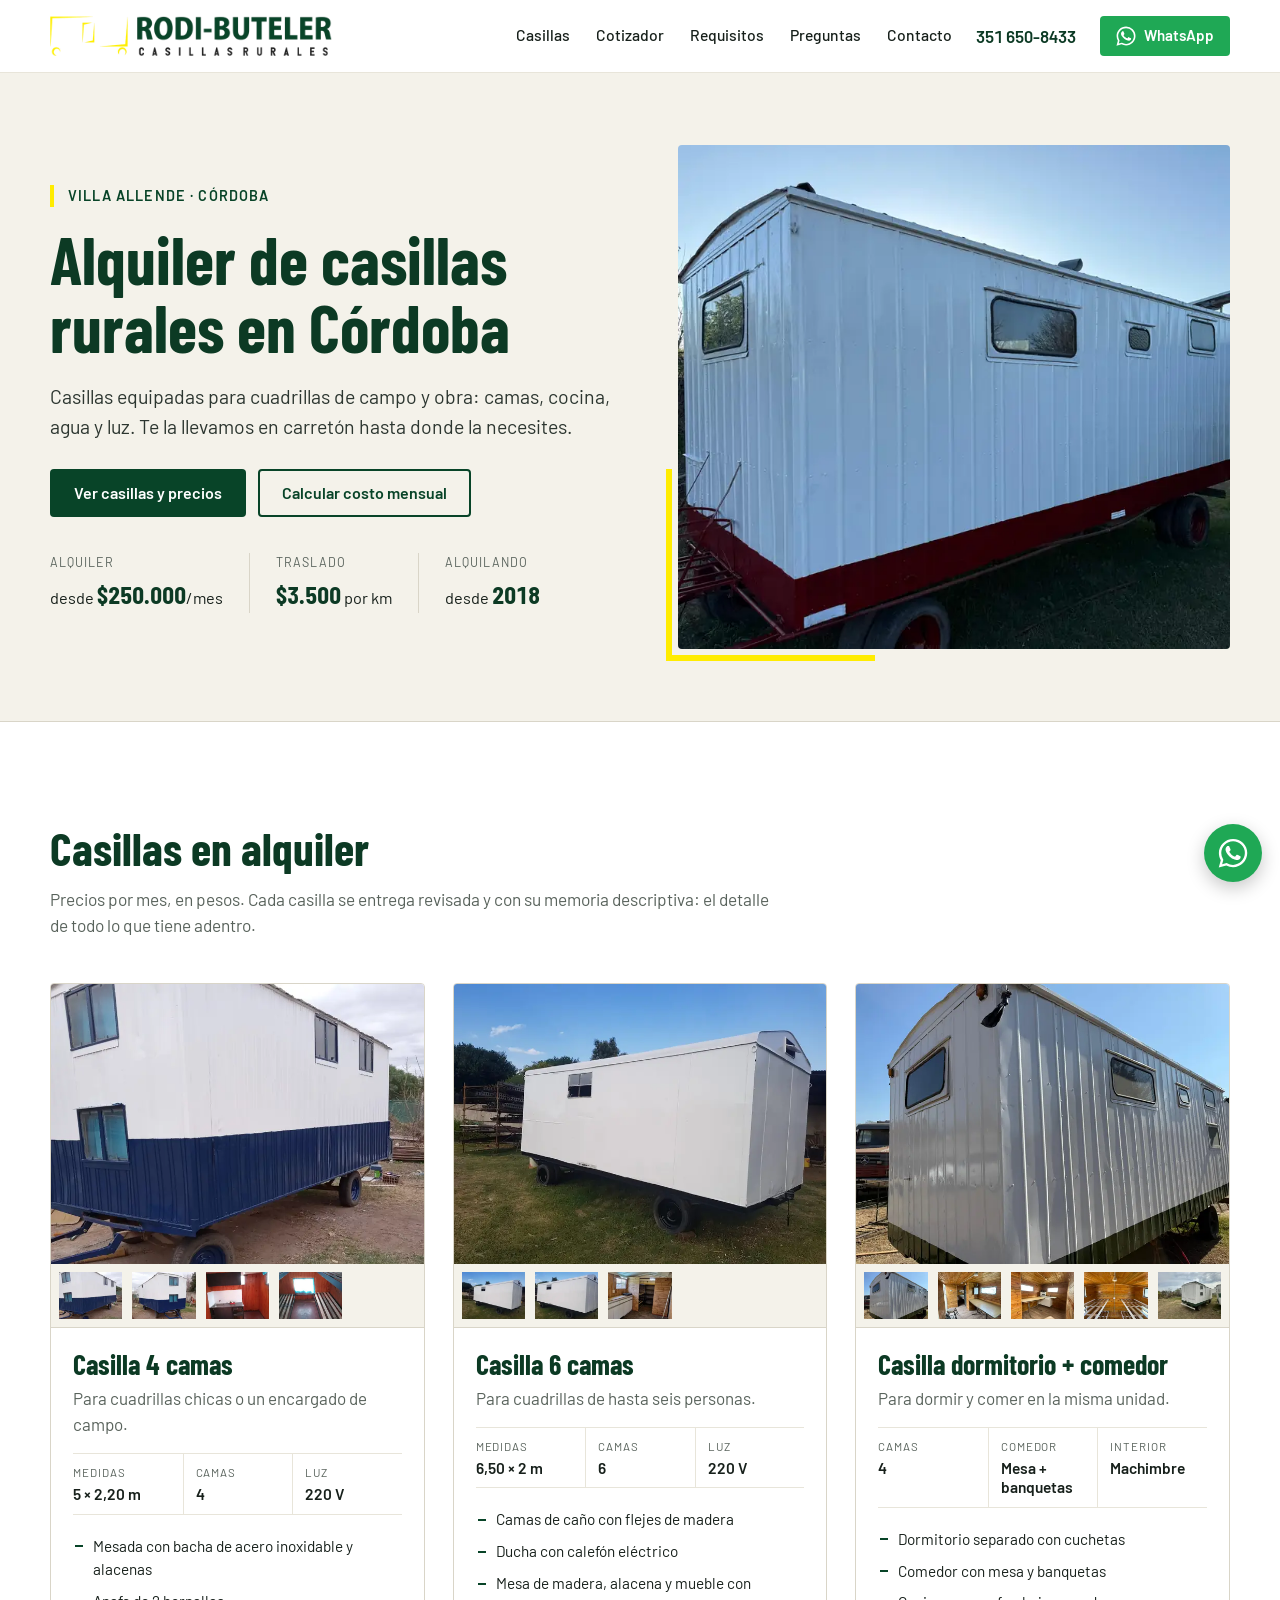
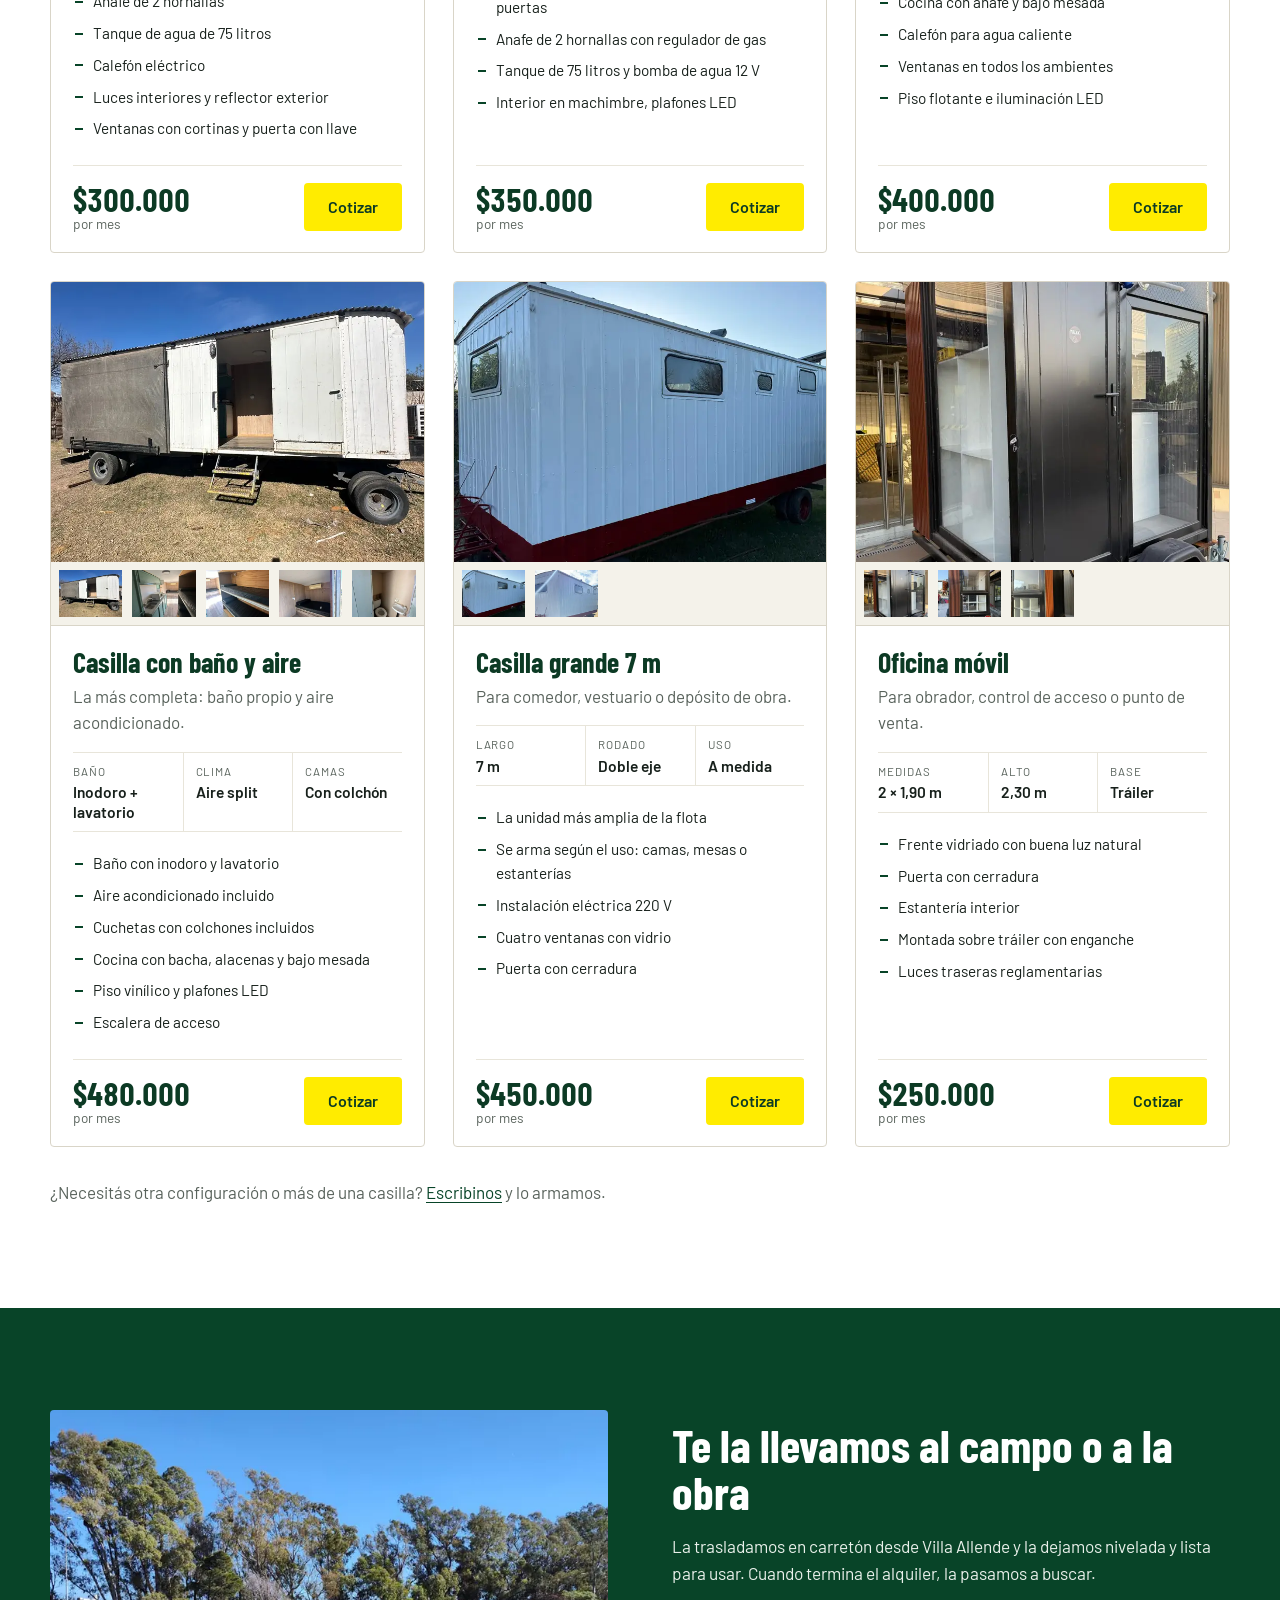
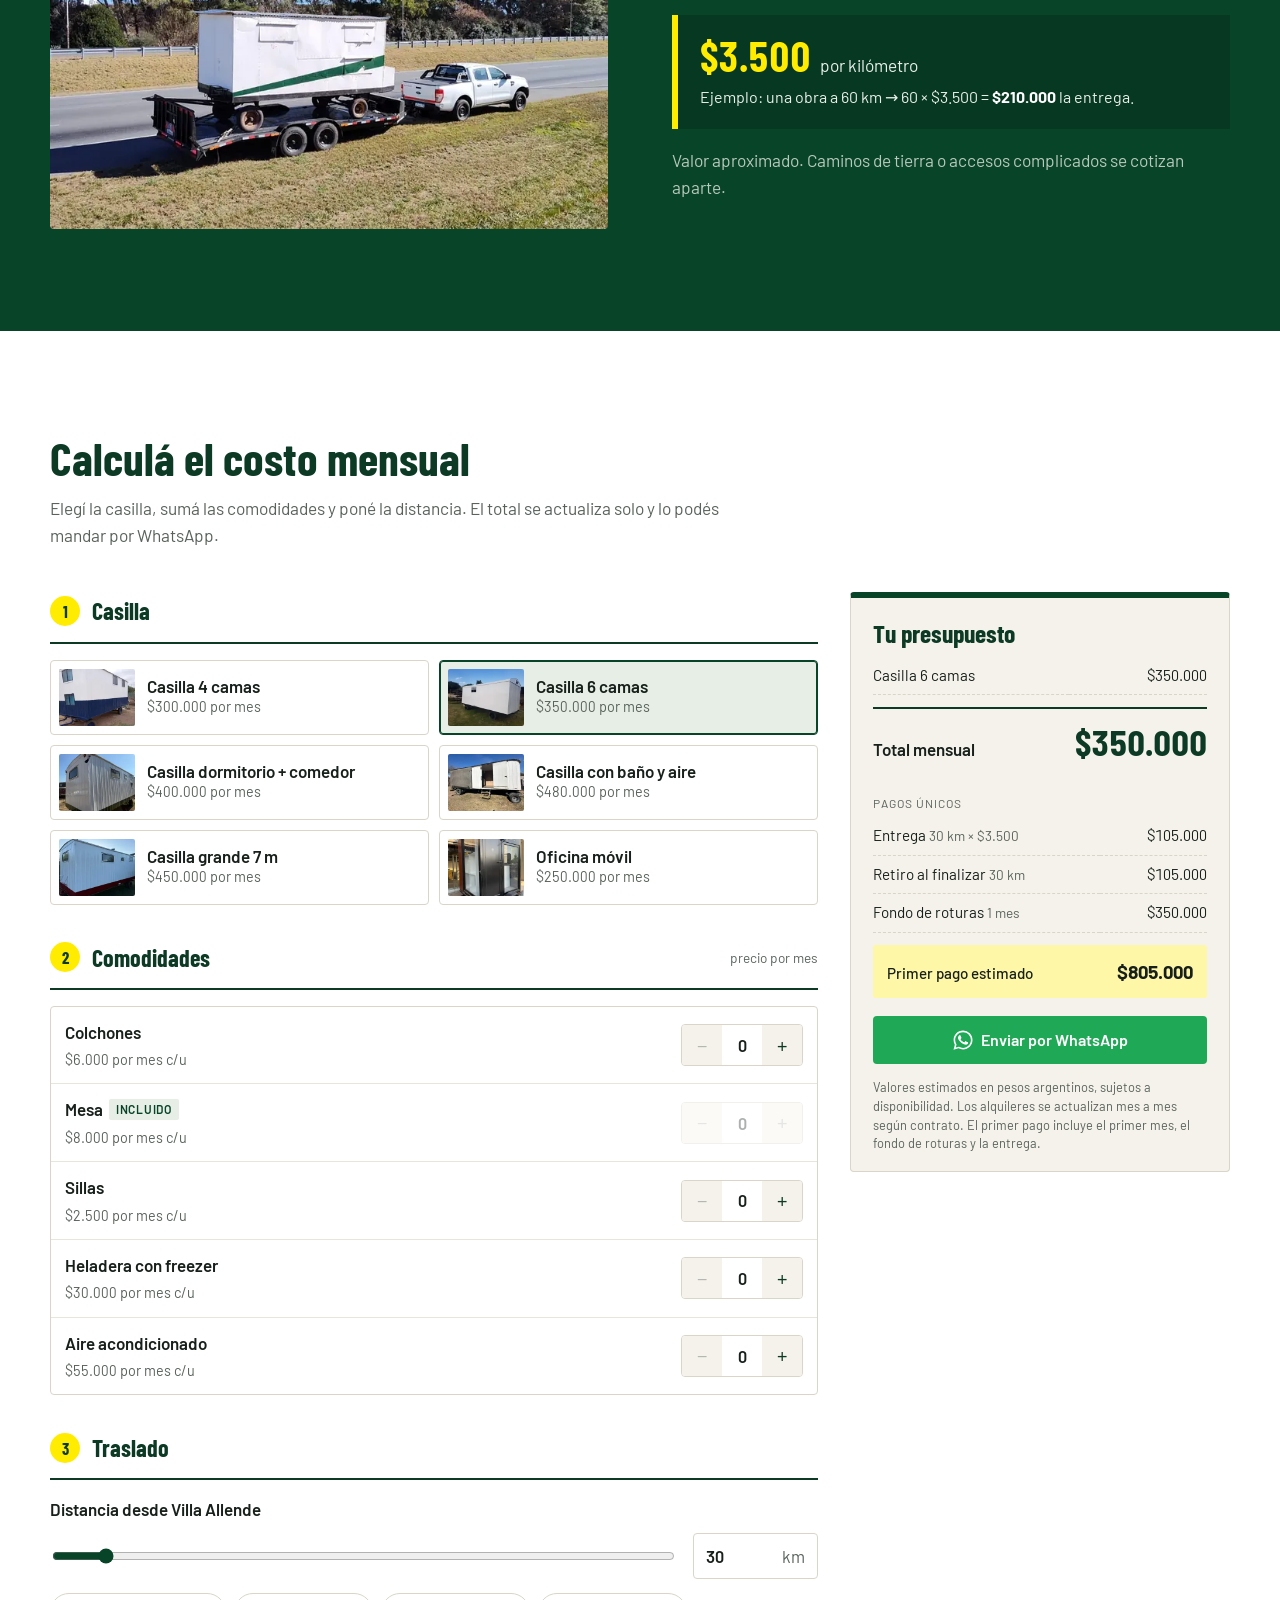
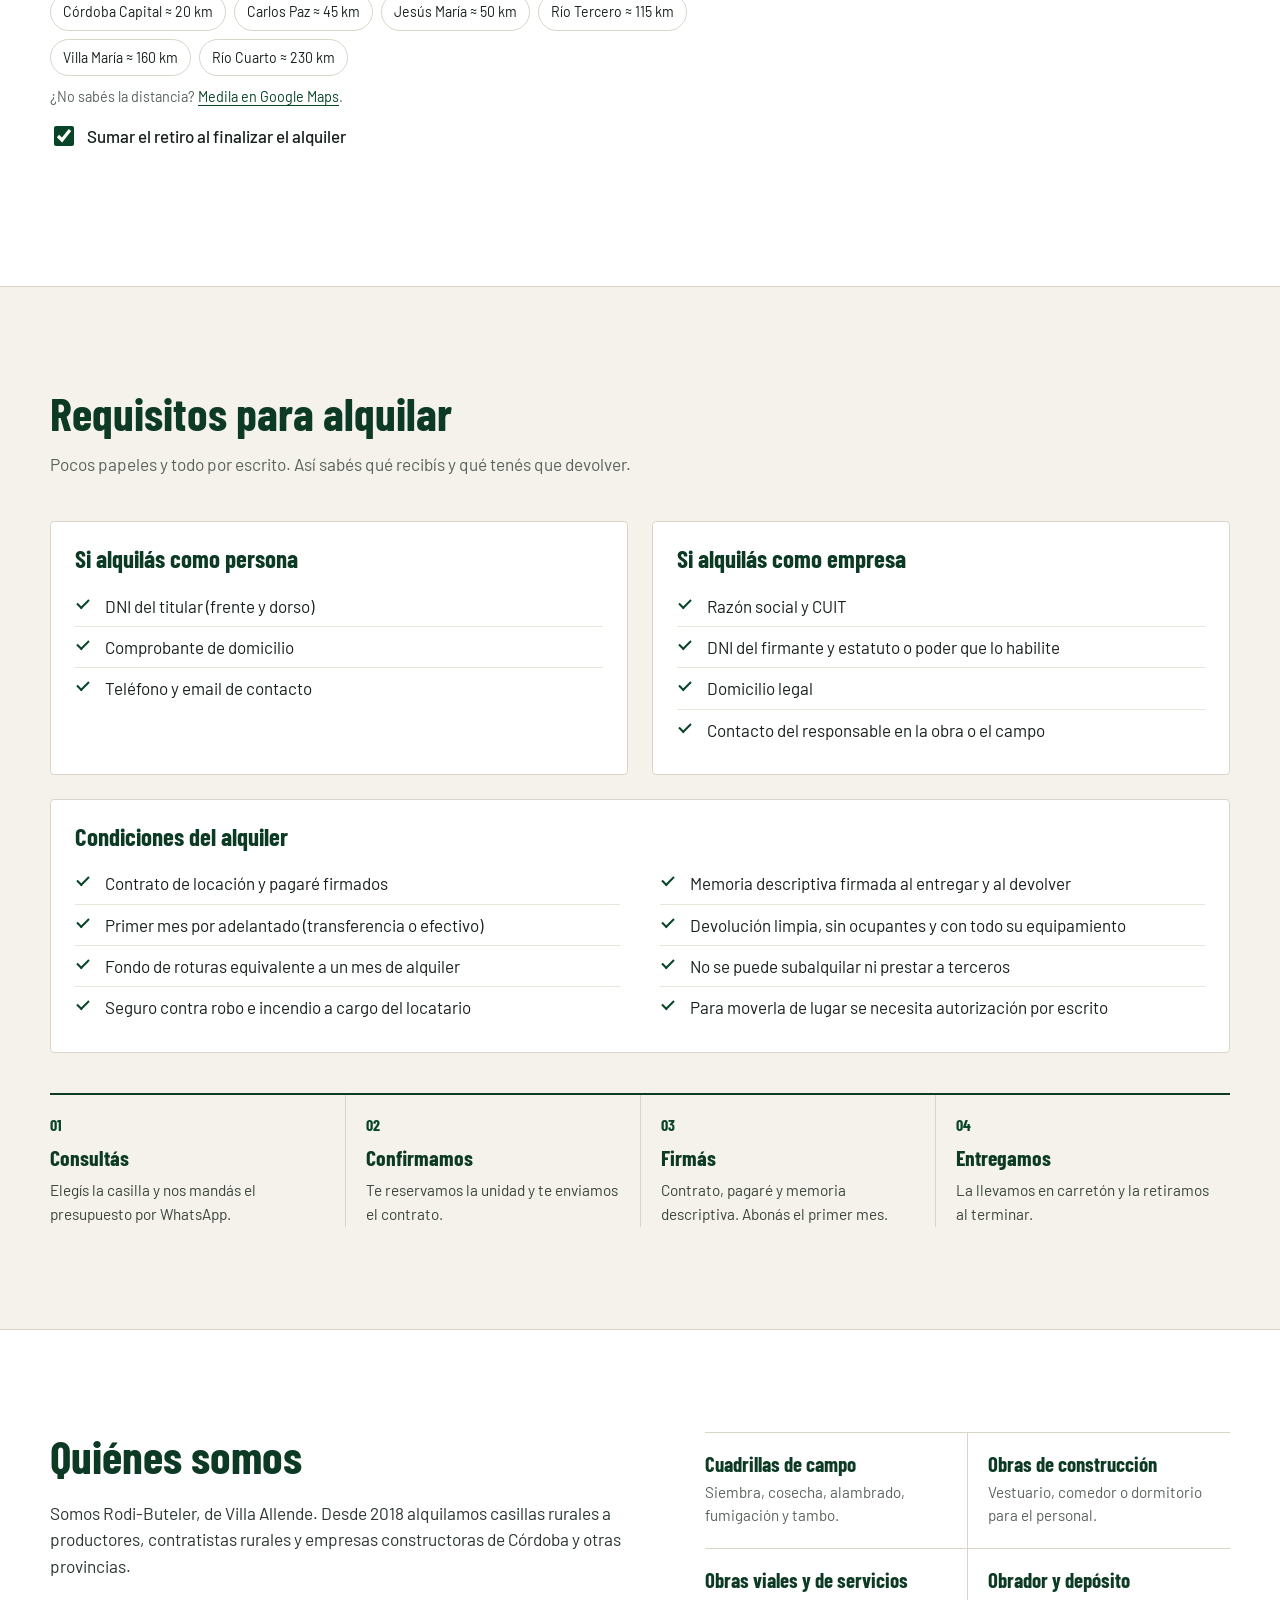
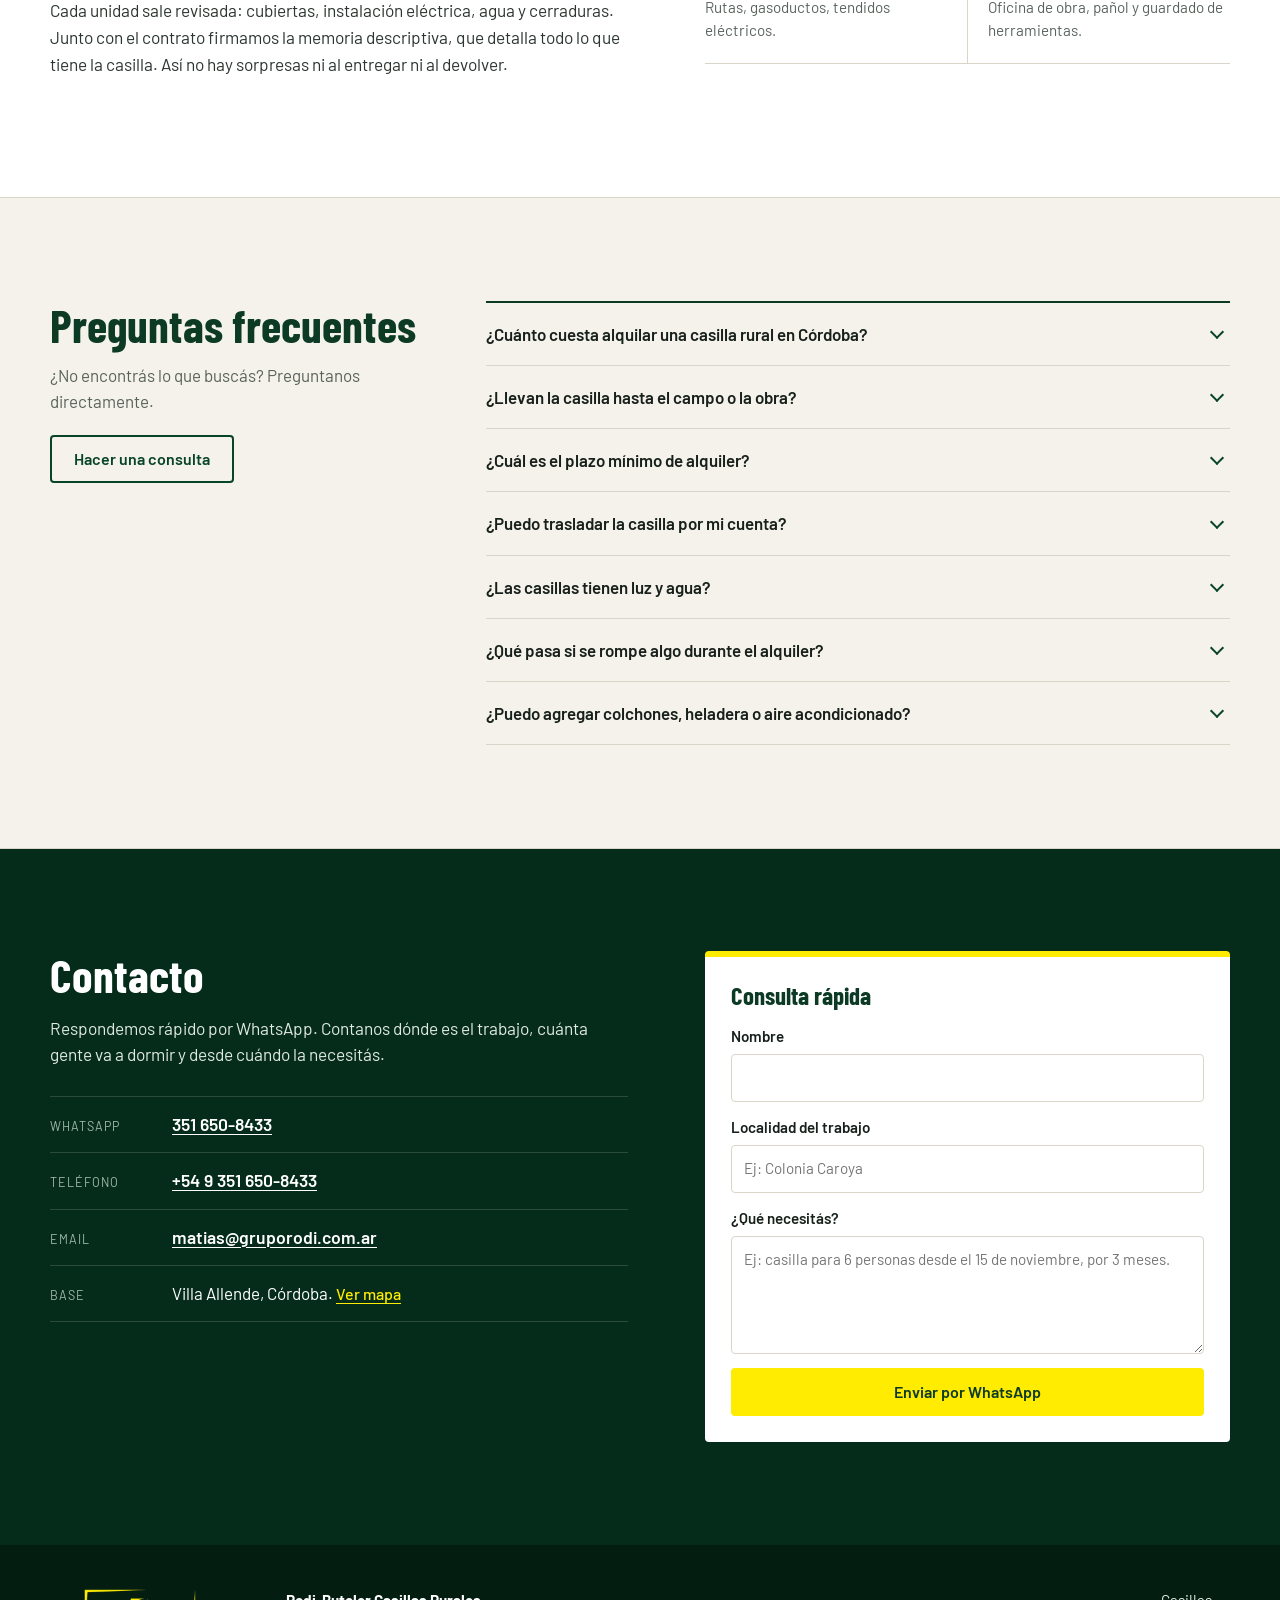
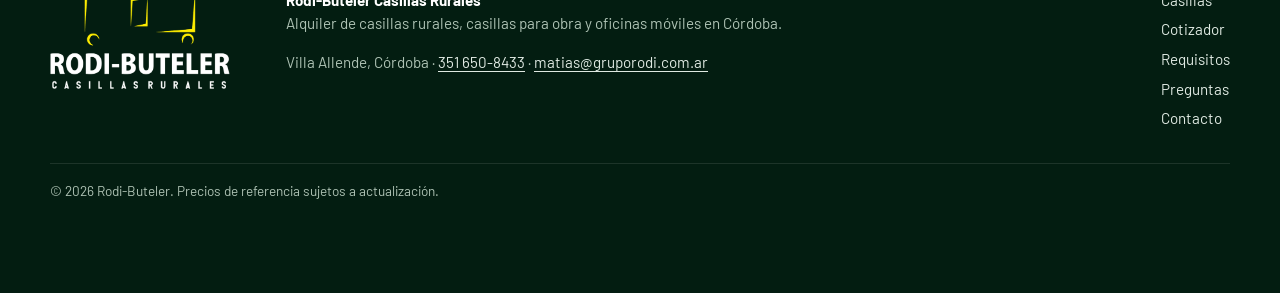
==== index.html @ 6e44f2e5 "Sitio web Rodi-Buteler Casillas Rurales Catálogo, cotizador mensual, traslado por km, requisitos y c" ====
<!doctype html>
<html lang="es-AR">
<head>
<meta charset="utf-8">
<meta name="viewport" content="width=device-width, initial-scale=1">
<title>Alquiler de Casillas Rurales en Córdoba | Rodi-Buteler</title>
<meta name="description" content="Alquiler de casillas rurales y para obra en Córdoba. Casillas equipadas con camas, cocina, agua y luz. Traslado en carretón a $3.500 por km. Cotizá online o por WhatsApp.">
<link rel="canonical" href="https://www.rodibuteler.com.ar/">
<meta name="robots" content="index, follow">
<meta name="theme-color" content="#084428">
<meta name="geo.region" content="AR-X">
<meta name="geo.placename" content="Villa Allende, Córdoba">

<meta property="og:type" content="website">
<meta property="og:locale" content="es_AR">
<meta property="og:site_name" content="Rodi-Buteler Casillas Rurales">
<meta property="og:title" content="Alquiler de casillas rurales en Córdoba">
<meta property="og:description" content="Casillas equipadas para cuadrillas de campo y obra. Te la llevamos a donde la necesites. Cotizá online.">
<meta property="og:url" content="https://www.rodibuteler.com.ar/">
<meta property="og:image" content="https://www.rodibuteler.com.ar/img/og-casillas-rurales.jpg">
<meta property="og:image:width" content="1200">
<meta property="og:image:height" content="630">
<meta name="twitter:card" content="summary_large_image">

<link rel="icon" href="favicon.ico" sizes="48x48">
<link rel="icon" href="img/favicon.svg" type="image/svg+xml">
<link rel="apple-touch-icon" href="img/apple-touch-icon.png">
<link rel="manifest" href="site.webmanifest">

<link rel="preconnect" href="https://fonts.googleapis.com">
<link rel="preconnect" href="https://fonts.gstatic.com" crossorigin>
<link href="https://fonts.googleapis.com/css2?family=Barlow+Condensed:wght@600;700&family=Barlow:wght@400;500;600&display=swap" rel="stylesheet">
<link rel="preload" as="image" href="img/casilla-rural-alquiler-cordoba-sm.webp" imagesrcset="img/casilla-rural-alquiler-cordoba-sm.webp 720w, img/casilla-rural-alquiler-cordoba.webp 1400w" imagesizes="(min-width: 900px) 48vw, 100vw">
<link rel="stylesheet" href="css/styles.css">

<script type="application/ld+json">
{
  "@context": "https://schema.org",
  "@graph": [
    {
      "@type": "LocalBusiness",
      "@id": "https://www.rodibuteler.com.ar/#negocio",
      "name": "Rodi-Buteler Casillas Rurales",
      "description": "Alquiler de casillas rurales y casillas para obra en Córdoba, con traslado en carretón.",
      "url": "https://www.rodibuteler.com.ar/",
      "logo": "https://www.rodibuteler.com.ar/img/logo-rodi-buteler.png",
      "image": "https://www.rodibuteler.com.ar/img/og-casillas-rurales.jpg",
      "telephone": "+54 9 351 650-8433",
      "email": "matias@gruporodi.com.ar",
      "address": {
        "@type": "PostalAddress",
        "addressLocality": "Villa Allende",
        "addressRegion": "Córdoba",
        "postalCode": "5105",
        "addressCountry": "AR"
      },
      "geo": { "@type": "GeoCoordinates", "latitude": -31.2946, "longitude": -64.2953 },
      "areaServed": { "@type": "AdministrativeArea", "name": "Provincia de Córdoba" },
      "priceRange": "$$",
      "currenciesAccepted": "ARS",
      "paymentAccepted": "Efectivo, transferencia bancaria",
      "hasOfferCatalog": {
        "@type": "OfferCatalog",
        "name": "Casillas rurales en alquiler",
        "itemListElement": [
          { "@type": "Offer", "itemOffered": { "@type": "Product", "name": "Casilla rural 4 camas (5 x 2,20 m)" }, "priceSpecification": { "@type": "UnitPriceSpecification", "price": 300000, "priceCurrency": "ARS", "unitText": "mes" } },
          { "@type": "Offer", "itemOffered": { "@type": "Product", "name": "Casilla rural 6 camas (6,50 x 2 m)" }, "priceSpecification": { "@type": "UnitPriceSpecification", "price": 350000, "priceCurrency": "ARS", "unitText": "mes" } },
          { "@type": "Offer", "itemOffered": { "@type": "Product", "name": "Casilla rural dormitorio y comedor" }, "priceSpecification": { "@type": "UnitPriceSpecification", "price": 400000, "priceCurrency": "ARS", "unitText": "mes" } },
          { "@type": "Offer", "itemOffered": { "@type": "Product", "name": "Casilla rural con baño y aire acondicionado" }, "priceSpecification": { "@type": "UnitPriceSpecification", "price": 480000, "priceCurrency": "ARS", "unitText": "mes" } },
          { "@type": "Offer", "itemOffered": { "@type": "Product", "name": "Casilla para obra de 7 metros" }, "priceSpecification": { "@type": "UnitPriceSpecification", "price": 450000, "priceCurrency": "ARS", "unitText": "mes" } },
          { "@type": "Offer", "itemOffered": { "@type": "Product", "name": "Oficina móvil sobre tráiler" }, "priceSpecification": { "@type": "UnitPriceSpecification", "price": 250000, "priceCurrency": "ARS", "unitText": "mes" } }
        ]
      }
    },
    {
      "@type": "WebSite",
      "@id": "https://www.rodibuteler.com.ar/#web",
      "url": "https://www.rodibuteler.com.ar/",
      "name": "Rodi-Buteler Casillas Rurales",
      "inLanguage": "es-AR",
      "publisher": { "@id": "https://www.rodibuteler.com.ar/#negocio" }
    },
    {
      "@type": "FAQPage",
      "mainEntity": [
        { "@type": "Question", "name": "¿Cuánto cuesta alquilar una casilla rural en Córdoba?", "acceptedAnswer": { "@type": "Answer", "text": "Depende del modelo. Las casillas arrancan en $300.000 por mes y la oficina móvil en $250.000. A eso se suman las comodidades que elijas y el traslado, que se cobra $3.500 por kilómetro desde Villa Allende." } },
        { "@type": "Question", "name": "¿Llevan la casilla hasta el campo o la obra?", "acceptedAnswer": { "@type": "Answer", "text": "Sí. La trasladamos en carretón hasta el lugar de trabajo y la retiramos al terminar. El costo aproximado es de $3.500 por kilómetro." } },
        { "@type": "Question", "name": "¿Cuál es el plazo mínimo de alquiler?", "acceptedAnswer": { "@type": "Answer", "text": "Trabajamos con alquiler mensual. Para períodos más cortos, consultanos por disponibilidad." } },
        { "@type": "Question", "name": "¿Puedo trasladar la casilla por mi cuenta?", "acceptedAnswer": { "@type": "Answer", "text": "Sí, con autorización por escrito. Se debe mover en carretón o auxilio, con seguro de responsabilidad civil, luces reglamentarias, matafuegos y cadenas." } },
        { "@type": "Question", "name": "¿Las casillas tienen luz y agua?", "acceptedAnswer": { "@type": "Answer", "text": "Sí. Tienen instalación eléctrica de 220 V, tanque de agua de 75 litros con bomba y, según el modelo, ducha con calefón y panel solar." } }
      ]
    }
  ]
}
</script>
</head>
<body>

<a class="skip" href="#contenido">Saltar al contenido</a>

<header class="site-header">
  <div class="wrap header-inner">
    <a class="brand" href="#inicio" aria-label="Rodi-Buteler Casillas Rurales, inicio">
      <img src="img/logo-horizontal.png" width="720" height="102" alt="Rodi-Buteler Casillas Rurales">
    </a>
    <nav class="nav" id="nav" aria-label="Principal">
      <a href="#casillas">Casillas</a>
      <a href="#cotizador">Cotizador</a>
      <a href="#requisitos">Requisitos</a>
      <a href="#preguntas">Preguntas</a>
      <a href="#contacto">Contacto</a>
    </nav>
    <a class="header-call" href="tel:+5493516508433">351 650-8433</a>
    <a class="btn btn-wa btn-sm js-wa" href="https://wa.me/5493516508433" data-msg="Hola, quiero consultar por el alquiler de una casilla rural.">
      <svg aria-hidden="true" viewBox="0 0 24 24"><use href="#i-wa"/></svg><span>WhatsApp</span>
    </a>
    <button class="nav-toggle" type="button" aria-controls="nav" aria-expanded="false">
      <span class="sr">Abrir menú</span><span class="bars" aria-hidden="true"></span>
    </button>
  </div>
</header>

<main id="contenido">

<!-- INICIO -->
<section class="hero" id="inicio">
  <div class="wrap hero-grid">
    <div class="hero-copy">
      <p class="hero-place">Villa Allende · Córdoba</p>
      <h1>Alquiler de casillas rurales en Córdoba</h1>
      <p class="lead">Casillas equipadas para cuadrillas de campo y obra: camas, cocina, agua y luz. Te la llevamos en carretón hasta donde la necesites.</p>
      <div class="hero-actions">
        <a class="btn btn-primary" href="#casillas">Ver casillas y precios</a>
        <a class="btn btn-ghost" href="#cotizador">Calcular costo mensual</a>
      </div>
      <dl class="hero-facts">
        <div><dt>Alquiler</dt><dd>desde <strong>$250.000</strong>/mes</dd></div>
        <div><dt>Traslado</dt><dd><strong>$3.500</strong> por km</dd></div>
        <div><dt>Alquilando</dt><dd>desde <strong>2018</strong></dd></div>
      </dl>
    </div>
    <figure class="hero-media">
      <img src="img/casilla-rural-alquiler-cordoba-sm.webp"
           srcset="img/casilla-rural-alquiler-cordoba-sm.webp 720w, img/casilla-rural-alquiler-cordoba.webp 1400w"
           sizes="(min-width: 900px) 48vw, 100vw"
           width="1400" height="1277" fetchpriority="high"
           alt="Casilla rural blanca de 7 metros sobre doble eje, lista para alquilar en Córdoba">
    </figure>
  </div>
</section>

<!-- CATÁLOGO -->
<section class="section" id="casillas" aria-labelledby="t-casillas">
  <div class="wrap">
    <header class="section-head">
      <h2 id="t-casillas">Casillas en alquiler</h2>
      <p>Precios por mes, en pesos. Cada casilla se entrega revisada y con su memoria descriptiva: el detalle de todo lo que tiene adentro.</p>
    </header>

    <div class="units">

      <article class="unit" id="casilla-4-camas" data-id="casilla-4-camas">
        <div class="unit-media">
          <button class="unit-photo" type="button" data-index="0" aria-label="Ver fotos de la casilla 4 camas">
            <img src="img/casilla-4-camas-exterior-sm.webp" srcset="img/casilla-4-camas-exterior-sm.webp 720w, img/casilla-4-camas-exterior.webp 1200w" sizes="(min-width: 1100px) 340px, (min-width: 700px) 46vw, 100vw" width="720" height="540" loading="lazy" decoding="async" alt="Casilla rural 4 camas blanca y azul, vista exterior">
          </button>
          <ul class="thumbs">
            <li><button type="button" data-index="0" data-src="img/casilla-4-camas-exterior.webp" data-alt="Casilla rural 4 camas, vista exterior"><img src="img/casilla-4-camas-exterior-th.webp" width="240" height="180" loading="lazy" alt=""></button></li>
            <li><button type="button" data-index="1" data-src="img/casilla-4-camas-lateral.webp" data-alt="Casilla rural 4 camas con lanza de tiro"><img src="img/casilla-4-camas-lateral-th.webp" width="240" height="180" loading="lazy" alt=""></button></li>
            <li><button type="button" data-index="2" data-src="img/casilla-4-camas-cocina.webp" data-alt="Mesada con bacha y alacenas de la casilla 4 camas"><img src="img/casilla-4-camas-cocina-th.webp" width="240" height="180" loading="lazy" alt=""></button></li>
            <li><button type="button" data-index="3" data-src="img/casilla-4-camas-cuchetas.webp" data-alt="Cuchetas de la casilla 4 camas"><img src="img/casilla-4-camas-cuchetas-th.webp" width="240" height="180" loading="lazy" alt=""></button></li>
          </ul>
        </div>
        <div class="unit-body">
          <h3>Casilla 4 camas</h3>
          <p class="unit-sub">Para cuadrillas chicas o un encargado de campo.</p>
          <dl class="specs">
            <div><dt>Medidas</dt><dd>5 × 2,20 m</dd></div>
            <div><dt>Camas</dt><dd>4</dd></div>
            <div><dt>Luz</dt><dd>220 V</dd></div>
          </dl>
          <ul class="feats">
            <li>Mesada con bacha de acero inoxidable y alacenas</li>
            <li>Anafe de 2 hornallas</li>
            <li>Tanque de agua de 75 litros</li>
            <li>Calefón eléctrico</li>
            <li>Luces interiores y reflector exterior</li>
            <li>Ventanas con cortinas y puerta con llave</li>
          </ul>
          <div class="unit-foot">
            <p class="price"><span class="amount" data-price-of="casilla-4-camas">$300.000</span><span class="per">por mes</span></p>
            <a class="btn btn-accent js-cotizar" href="#cotizador" data-id="casilla-4-camas">Cotizar</a>
          </div>
        </div>
      </article>

      <article class="unit" id="casilla-6-camas" data-id="casilla-6-camas">
        <div class="unit-media">
          <button class="unit-photo" type="button" data-index="0" aria-label="Ver fotos de la casilla 6 camas">
            <img src="img/casilla-6-camas-exterior-sm.webp" srcset="img/casilla-6-camas-exterior-sm.webp 720w, img/casilla-6-camas-exterior.webp 1400w" sizes="(min-width: 1100px) 340px, (min-width: 700px) 46vw, 100vw" width="720" height="540" loading="lazy" decoding="async" alt="Casilla rural 6 camas de 6,50 metros, vista exterior en el campo">
          </button>
          <ul class="thumbs">
            <li><button type="button" data-index="0" data-src="img/casilla-6-camas-exterior.webp" data-alt="Casilla rural 6 camas, vista exterior"><img src="img/casilla-6-camas-exterior-th.webp" width="240" height="180" loading="lazy" alt=""></button></li>
            <li><button type="button" data-index="1" data-src="img/casilla-6-camas-lateral.webp" data-alt="Casilla rural 6 camas, lateral con ventana"><img src="img/casilla-6-camas-lateral-th.webp" width="240" height="180" loading="lazy" alt=""></button></li>
            <li><button type="button" data-index="2" data-src="img/casilla-6-camas-interior.webp" data-alt="Interior de machimbre con mesada y camas de caño"><img src="img/casilla-6-camas-interior-th.webp" width="240" height="180" loading="lazy" alt=""></button></li>
          </ul>
        </div>
        <div class="unit-body">
          <h3>Casilla 6 camas</h3>
          <p class="unit-sub">Para cuadrillas de hasta seis personas.</p>
          <dl class="specs">
            <div><dt>Medidas</dt><dd>6,50 × 2 m</dd></div>
            <div><dt>Camas</dt><dd>6</dd></div>
            <div><dt>Luz</dt><dd>220 V</dd></div>
          </dl>
          <ul class="feats">
            <li>Camas de caño con flejes de madera</li>
            <li>Ducha con calefón eléctrico</li>
            <li>Mesa de madera, alacena y mueble con puertas</li>
            <li>Anafe de 2 hornallas con regulador de gas</li>
            <li>Tanque de 75 litros y bomba de agua 12 V</li>
            <li>Interior en machimbre, plafones LED</li>
          </ul>
          <div class="unit-foot">
            <p class="price"><span class="amount" data-price-of="casilla-6-camas">$350.000</span><span class="per">por mes</span></p>
            <a class="btn btn-accent js-cotizar" href="#cotizador" data-id="casilla-6-camas">Cotizar</a>
          </div>
        </div>
      </article>

      <article class="unit" id="casilla-comedor" data-id="casilla-comedor">
        <div class="unit-media">
          <button class="unit-photo" type="button" data-index="0" aria-label="Ver fotos de la casilla dormitorio y comedor">
            <img src="img/casilla-comedor-exterior-sm.webp" srcset="img/casilla-comedor-exterior-sm.webp 720w, img/casilla-comedor-exterior.webp 1400w" sizes="(min-width: 1100px) 340px, (min-width: 700px) 46vw, 100vw" width="720" height="540" loading="lazy" decoding="async" alt="Casilla rural blanca con zócalo verde, dormitorio y comedor">
          </button>
          <ul class="thumbs">
            <li><button type="button" data-index="0" data-src="img/casilla-comedor-exterior.webp" data-alt="Casilla dormitorio y comedor, vista exterior"><img src="img/casilla-comedor-exterior-th.webp" width="240" height="180" loading="lazy" alt=""></button></li>
            <li><button type="button" data-index="1" data-src="img/casilla-comedor-mesa.webp" data-alt="Comedor con mesa y banquetas, al fondo las cuchetas"><img src="img/casilla-comedor-mesa-th.webp" width="240" height="180" loading="lazy" alt=""></button></li>
            <li><button type="button" data-index="2" data-src="img/casilla-comedor-cocina.webp" data-alt="Cocina con anafe y bajo mesada, interior de machimbre"><img src="img/casilla-comedor-cocina-th.webp" width="240" height="180" loading="lazy" alt=""></button></li>
            <li><button type="button" data-index="3" data-src="img/casilla-comedor-camas.webp" data-alt="Dormitorio con cuchetas"><img src="img/casilla-comedor-camas-th.webp" width="240" height="180" loading="lazy" alt=""></button></li>
            <li><button type="button" data-index="4" data-src="img/casilla-comedor-campo.webp" data-alt="Casilla instalada en el campo"><img src="img/casilla-comedor-campo-th.webp" width="240" height="180" loading="lazy" alt=""></button></li>
          </ul>
        </div>
        <div class="unit-body">
          <h3>Casilla dormitorio + comedor</h3>
          <p class="unit-sub">Para dormir y comer en la misma unidad.</p>
          <dl class="specs">
            <div><dt>Camas</dt><dd>4</dd></div>
            <div><dt>Comedor</dt><dd>Mesa + banquetas</dd></div>
            <div><dt>Interior</dt><dd>Machimbre</dd></div>
          </dl>
          <ul class="feats">
            <li>Dormitorio separado con cuchetas</li>
            <li>Comedor con mesa y banquetas</li>
            <li>Cocina con anafe y bajo mesada</li>
            <li>Calefón para agua caliente</li>
            <li>Ventanas en todos los ambientes</li>
            <li>Piso flotante e iluminación LED</li>
          </ul>
          <div class="unit-foot">
            <p class="price"><span class="amount" data-price-of="casilla-comedor">$400.000</span><span class="per">por mes</span></p>
            <a class="btn btn-accent js-cotizar" href="#cotizador" data-id="casilla-comedor">Cotizar</a>
          </div>
        </div>
      </article>

      <article class="unit" id="casilla-con-bano" data-id="casilla-con-bano">
        <div class="unit-media">
          <button class="unit-photo" type="button" data-index="0" aria-label="Ver fotos de la casilla con baño y aire acondicionado">
            <img src="img/casilla-con-bano-exterior-sm.webp" srcset="img/casilla-con-bano-exterior-sm.webp 720w, img/casilla-con-bano-exterior.webp 1200w" sizes="(min-width: 1100px) 340px, (min-width: 700px) 46vw, 100vw" width="720" height="540" loading="lazy" decoding="async" alt="Casilla rural con baño, puertas abiertas y escalera de acceso">
          </button>
          <ul class="thumbs">
            <li><button type="button" data-index="0" data-src="img/casilla-con-bano-exterior.webp" data-alt="Casilla con baño, vista exterior"><img src="img/casilla-con-bano-exterior-th.webp" width="240" height="180" loading="lazy" alt=""></button></li>
            <li><button type="button" data-index="1" data-src="img/casilla-con-bano-cocina.webp" data-alt="Cocina con bacha y alacenas, cuchetas con colchón"><img src="img/casilla-con-bano-cocina-th.webp" width="240" height="180" loading="lazy" alt=""></button></li>
            <li><button type="button" data-index="2" data-src="img/casilla-con-bano-cuchetas.webp" data-alt="Cuchetas con colchones"><img src="img/casilla-con-bano-cuchetas-th.webp" width="240" height="180" loading="lazy" alt=""></button></li>
            <li><button type="button" data-index="3" data-src="img/casilla-con-bano-aire.webp" data-alt="Habitación con aire acondicionado split"><img src="img/casilla-con-bano-aire-th.webp" width="240" height="180" loading="lazy" alt=""></button></li>
            <li><button type="button" data-index="4" data-src="img/casilla-con-bano-sanitario.webp" data-alt="Baño con inodoro y lavatorio"><img src="img/casilla-con-bano-sanitario-th.webp" width="240" height="180" loading="lazy" alt=""></button></li>
          </ul>
        </div>
        <div class="unit-body">
          <h3>Casilla con baño y aire</h3>
          <p class="unit-sub">La más completa: baño propio y aire acondicionado.</p>
          <dl class="specs">
            <div><dt>Baño</dt><dd>Inodoro + lavatorio</dd></div>
            <div><dt>Clima</dt><dd>Aire split</dd></div>
            <div><dt>Camas</dt><dd>Con colchón</dd></div>
          </dl>
          <ul class="feats">
            <li>Baño con inodoro y lavatorio</li>
            <li>Aire acondicionado incluido</li>
            <li>Cuchetas con colchones incluidos</li>
            <li>Cocina con bacha, alacenas y bajo mesada</li>
            <li>Piso vinílico y plafones LED</li>
            <li>Escalera de acceso</li>
          </ul>
          <div class="unit-foot">
            <p class="price"><span class="amount" data-price-of="casilla-con-bano">$480.000</span><span class="per">por mes</span></p>
            <a class="btn btn-accent js-cotizar" href="#cotizador" data-id="casilla-con-bano">Cotizar</a>
          </div>
        </div>
      </article>

      <article class="unit" id="casilla-7-metros" data-id="casilla-7-metros">
        <div class="unit-media">
          <button class="unit-photo" type="button" data-index="0" aria-label="Ver fotos de la casilla de 7 metros">
            <img src="img/casilla-7-metros-lateral-sm.webp" srcset="img/casilla-7-metros-lateral-sm.webp 720w, img/casilla-7-metros-lateral.webp 1400w" sizes="(min-width: 1100px) 340px, (min-width: 700px) 46vw, 100vw" width="720" height="540" loading="lazy" decoding="async" alt="Casilla para obra de 7 metros, blanca con zócalo bordó">
          </button>
          <ul class="thumbs">
            <li><button type="button" data-index="0" data-src="img/casilla-7-metros-lateral.webp" data-alt="Casilla de 7 metros, vista lateral"><img src="img/casilla-7-metros-lateral-th.webp" width="240" height="180" loading="lazy" alt=""></button></li>
            <li><button type="button" data-index="1" data-src="img/casilla-7-metros-exterior.webp" data-alt="Casilla de 7 metros, vista desde el frente"><img src="img/casilla-7-metros-exterior-th.webp" width="240" height="180" loading="lazy" alt=""></button></li>
          </ul>
        </div>
        <div class="unit-body">
          <h3>Casilla grande 7 m</h3>
          <p class="unit-sub">Para comedor, vestuario o depósito de obra.</p>
          <dl class="specs">
            <div><dt>Largo</dt><dd>7 m</dd></div>
            <div><dt>Rodado</dt><dd>Doble eje</dd></div>
            <div><dt>Uso</dt><dd>A medida</dd></div>
          </dl>
          <ul class="feats">
            <li>La unidad más amplia de la flota</li>
            <li>Se arma según el uso: camas, mesas o estanterías</li>
            <li>Instalación eléctrica 220 V</li>
            <li>Cuatro ventanas con vidrio</li>
            <li>Puerta con cerradura</li>
          </ul>
          <div class="unit-foot">
            <p class="price"><span class="amount" data-price-of="casilla-7-metros">$450.000</span><span class="per">por mes</span></p>
            <a class="btn btn-accent js-cotizar" href="#cotizador" data-id="casilla-7-metros">Cotizar</a>
          </div>
        </div>
      </article>

      <article class="unit" id="oficina-movil" data-id="oficina-movil">
        <div class="unit-media">
          <button class="unit-photo" type="button" data-index="0" aria-label="Ver fotos de la oficina móvil">
            <img src="img/oficina-movil-frente-sm.webp" srcset="img/oficina-movil-frente-sm.webp 720w, img/oficina-movil-frente.webp 960w" sizes="(min-width: 1100px) 340px, (min-width: 700px) 46vw, 100vw" width="720" height="540" loading="lazy" decoding="async" alt="Oficina móvil negra con frente vidriado sobre tráiler">
          </button>
          <ul class="thumbs">
            <li><button type="button" data-index="0" data-src="img/oficina-movil-frente.webp" data-alt="Oficina móvil, puerta y frente vidriado"><img src="img/oficina-movil-frente-th.webp" width="240" height="180" loading="lazy" alt=""></button></li>
            <li><button type="button" data-index="1" data-src="img/oficina-movil-lateral.webp" data-alt="Oficina móvil, vista trasera sobre tráiler"><img src="img/oficina-movil-lateral-th.webp" width="240" height="180" loading="lazy" alt=""></button></li>
            <li><button type="button" data-index="2" data-src="img/oficina-movil-detalle.webp" data-alt="Oficina móvil, estantería interior"><img src="img/oficina-movil-detalle-th.webp" width="240" height="180" loading="lazy" alt=""></button></li>
          </ul>
        </div>
        <div class="unit-body">
          <h3>Oficina móvil</h3>
          <p class="unit-sub">Para obrador, control de acceso o punto de venta.</p>
          <dl class="specs">
            <div><dt>Medidas</dt><dd>2 × 1,90 m</dd></div>
            <div><dt>Alto</dt><dd>2,30 m</dd></div>
            <div><dt>Base</dt><dd>Tráiler</dd></div>
          </dl>
          <ul class="feats">
            <li>Frente vidriado con buena luz natural</li>
            <li>Puerta con cerradura</li>
            <li>Estantería interior</li>
            <li>Montada sobre tráiler con enganche</li>
            <li>Luces traseras reglamentarias</li>
          </ul>
          <div class="unit-foot">
            <p class="price"><span class="amount" data-price-of="oficina-movil">$250.000</span><span class="per">por mes</span></p>
            <a class="btn btn-accent js-cotizar" href="#cotizador" data-id="oficina-movil">Cotizar</a>
          </div>
        </div>
      </article>

    </div>
    <p class="note">¿Necesitás otra configuración o más de una casilla? <a class="js-wa" href="https://wa.me/5493516508433" data-msg="Hola, necesito más de una casilla / una configuración especial. ¿Me pasan opciones?">Escribinos</a> y lo armamos.</p>
  </div>
</section>

<!-- TRASLADO -->
<section class="section section-band" id="traslado" aria-labelledby="t-traslado">
  <div class="wrap band-grid">
    <figure class="band-media">
      <img src="img/traslado-casilla-rural-carreton-sm.webp" srcset="img/traslado-casilla-rural-carreton-sm.webp 720w, img/traslado-casilla-rural-carreton.webp 1200w" sizes="(min-width: 900px) 46vw, 100vw" width="720" height="540" loading="lazy" decoding="async" alt="Casilla rural cargada en carretón durante un traslado por ruta">
    </figure>
    <div class="band-copy">
      <h2 id="t-traslado">Te la llevamos al campo o a la obra</h2>
      <p>La trasladamos en carretón desde Villa Allende y la dejamos nivelada y lista para usar. Cuando termina el alquiler, la pasamos a buscar.</p>
      <div class="formula">
        <p class="formula-rate"><strong>$3.500</strong> por kilómetro</p>
        <p class="formula-eg">Ejemplo: una obra a 60 km → 60 × $3.500 = <strong>$210.000</strong> la entrega.</p>
      </div>
      <p class="small">Valor aproximado. Caminos de tierra o accesos complicados se cotizan aparte.</p>
    </div>
  </div>
</section>

<!-- COTIZADOR -->
<section class="section" id="cotizador" aria-labelledby="t-cotizador">
  <div class="wrap">
    <header class="section-head">
      <h2 id="t-cotizador">Calculá el costo mensual</h2>
      <p>Elegí la casilla, sumá las comodidades y poné la distancia. El total se actualiza solo y lo podés mandar por WhatsApp.</p>
    </header>

    <div class="quote">
      <form class="quote-form" id="quote-form" novalidate>
        <fieldset>
          <legend><span class="step">1</span>Casilla</legend>
          <div class="pick" id="pick-unit"><!-- se completa con js/main.js --></div>
        </fieldset>

        <fieldset>
          <legend><span class="step">2</span>Comodidades <span class="legend-note">precio por mes</span></legend>
          <div class="extras" id="extras"><!-- se completa con js/main.js --></div>
        </fieldset>

        <fieldset>
          <legend><span class="step">3</span>Traslado</legend>
          <div class="km">
            <label for="km">Distancia desde Villa Allende</label>
            <div class="km-row">
              <input type="range" id="km-range" min="0" max="400" step="5" value="30" aria-label="Distancia en kilómetros">
              <div class="km-input"><input type="number" id="km" inputmode="numeric" min="0" max="2000" value="30"><span>km</span></div>
            </div>
            <div class="chips" aria-label="Distancias aproximadas">
              <button type="button" data-km="20">Córdoba Capital ≈ 20 km</button>
              <button type="button" data-km="45">Carlos Paz ≈ 45 km</button>
              <button type="button" data-km="50">Jesús María ≈ 50 km</button>
              <button type="button" data-km="115">Río Tercero ≈ 115 km</button>
              <button type="button" data-km="160">Villa María ≈ 160 km</button>
              <button type="button" data-km="230">Río Cuarto ≈ 230 km</button>
            </div>
            <p class="small">¿No sabés la distancia? <a href="https://www.google.com/maps/dir/Villa+Allende,+C%C3%B3rdoba/" target="_blank" rel="noopener">Medila en Google Maps</a>.</p>
            <label class="check"><input type="checkbox" id="retiro" checked> Sumar el retiro al finalizar el alquiler</label>
          </div>
        </fieldset>
      </form>

      <aside class="receipt" aria-labelledby="t-receipt">
        <div class="receipt-inner">
          <h3 id="t-receipt">Tu presupuesto</h3>
          <div aria-live="polite">
            <table class="lines">
              <caption class="sr">Costo mensual</caption>
              <tbody id="lines-monthly"></tbody>
            </table>
            <div class="total">
              <span>Total mensual</span>
              <strong id="total-monthly">$0</strong>
            </div>
            <table class="lines lines-once">
              <caption>Pagos únicos</caption>
              <tbody id="lines-once"></tbody>
            </table>
            <div class="first">
              <span>Primer pago estimado</span>
              <strong id="total-first">$0</strong>
            </div>
          </div>
          <a class="btn btn-wa btn-block" id="send-quote" href="https://wa.me/5493516508433" target="_blank" rel="noopener">
            <svg aria-hidden="true" viewBox="0 0 24 24"><use href="#i-wa"/></svg>Enviar por WhatsApp
          </a>
          <p class="fine">Valores estimados en pesos argentinos, sujetos a disponibilidad. Los alquileres se actualizan mes a mes según contrato. El primer pago incluye el primer mes, el fondo de roturas y la entrega.</p>
        </div>
      </aside>
    </div>
  </div>
  <div class="quote-bar" id="quote-bar" aria-hidden="true">
    <div><span>Total mensual</span><strong id="bar-total">$0</strong></div>
    <a class="btn btn-accent btn-sm" href="#t-receipt" tabindex="-1">Ver presupuesto</a>
  </div>
</section>

<!-- REQUISITOS -->
<section class="section section-paper" id="requisitos" aria-labelledby="t-requisitos">
  <div class="wrap">
    <header class="section-head">
      <h2 id="t-requisitos">Requisitos para alquilar</h2>
      <p>Pocos papeles y todo por escrito. Así sabés qué recibís y qué tenés que devolver.</p>
    </header>

    <div class="req-grid">
      <div class="req">
        <h3>Si alquilás como persona</h3>
        <ul class="ticks">
          <li>DNI del titular (frente y dorso)</li>
          <li>Comprobante de domicilio</li>
          <li>Teléfono y email de contacto</li>
        </ul>
      </div>
      <div class="req">
        <h3>Si alquilás como empresa</h3>
        <ul class="ticks">
          <li>Razón social y CUIT</li>
          <li>DNI del firmante y estatuto o poder que lo habilite</li>
          <li>Domicilio legal</li>
          <li>Contacto del responsable en la obra o el campo</li>
        </ul>
      </div>
      <div class="req req-wide">
        <h3>Condiciones del alquiler</h3>
        <ul class="ticks ticks-2">
          <li>Contrato de locación y pagaré firmados</li>
          <li>Primer mes por adelantado (transferencia o efectivo)</li>
          <li>Fondo de roturas equivalente a un mes de alquiler</li>
          <li>Seguro contra robo e incendio a cargo del locatario</li>
          <li>Memoria descriptiva firmada al entregar y al devolver</li>
          <li>Devolución limpia, sin ocupantes y con todo su equipamiento</li>
          <li>No se puede subalquilar ni prestar a terceros</li>
          <li>Para moverla de lugar se necesita autorización por escrito</li>
        </ul>
      </div>
    </div>

    <ol class="steps" aria-label="Cómo es el alquiler">
      <li><strong>Consultás</strong>Elegís la casilla y nos mandás el presupuesto por WhatsApp.</li>
      <li><strong>Confirmamos</strong>Te reservamos la unidad y te enviamos el contrato.</li>
      <li><strong>Firmás</strong>Contrato, pagaré y memoria descriptiva. Abonás el primer mes.</li>
      <li><strong>Entregamos</strong>La llevamos en carretón y la retiramos al terminar.</li>
    </ol>
  </div>
</section>

<!-- NOSOTROS / USOS -->
<section class="section" id="nosotros" aria-labelledby="t-nosotros">
  <div class="wrap about">
    <div class="about-copy">
      <h2 id="t-nosotros">Quiénes somos</h2>
      <p>Somos Rodi-Buteler, de Villa Allende. Desde 2018 alquilamos casillas rurales a productores, contratistas rurales y empresas constructoras de Córdoba y otras provincias.</p>
      <p>Cada unidad sale revisada: cubiertas, instalación eléctrica, agua y cerraduras. Junto con el contrato firmamos la memoria descriptiva, que detalla todo lo que tiene la casilla. Así no hay sorpresas ni al entregar ni al devolver.</p>
    </div>
    <ul class="uses">
      <li><h3>Cuadrillas de campo</h3><p>Siembra, cosecha, alambrado, fumigación y tambo.</p></li>
      <li><h3>Obras de construcción</h3><p>Vestuario, comedor o dormitorio para el personal.</p></li>
      <li><h3>Obras viales y de servicios</h3><p>Rutas, gasoductos, tendidos eléctricos.</p></li>
      <li><h3>Obrador y depósito</h3><p>Oficina de obra, pañol y guardado de herramientas.</p></li>
    </ul>
  </div>
</section>

<!-- PREGUNTAS -->
<section class="section section-paper" id="preguntas" aria-labelledby="t-preguntas">
  <div class="wrap faq-wrap">
    <div class="faq-head">
      <h2 id="t-preguntas">Preguntas frecuentes</h2>
      <p>¿No encontrás lo que buscás? Preguntanos directamente.</p>
      <a class="btn btn-ghost js-wa" href="https://wa.me/5493516508433" data-msg="Hola, tengo una consulta sobre el alquiler de casillas.">Hacer una consulta</a>
    </div>
    <div class="faq">
      <details>
        <summary>¿Cuánto cuesta alquilar una casilla rural en Córdoba?</summary>
        <p>Depende del modelo. Las casillas arrancan en $300.000 por mes y la oficina móvil en $250.000. A eso se suman las comodidades que elijas y el traslado, que se cobra $3.500 por kilómetro desde Villa Allende. Con el <a href="#cotizador">cotizador</a> ves el total al instante.</p>
      </details>
      <details>
        <summary>¿Llevan la casilla hasta el campo o la obra?</summary>
        <p>Sí. La trasladamos en carretón hasta el lugar de trabajo y la retiramos al terminar. El costo aproximado es de $3.500 por kilómetro por tramo.</p>
      </details>
      <details>
        <summary>¿Cuál es el plazo mínimo de alquiler?</summary>
        <p>Trabajamos con alquiler mensual. Para períodos más cortos, consultanos por disponibilidad.</p>
      </details>
      <details>
        <summary>¿Puedo trasladar la casilla por mi cuenta?</summary>
        <p>Sí, con autorización por escrito. Se mueve en carretón o auxilio, con seguro de responsabilidad civil, luces reglamentarias, matafuegos y cadenas. Los gastos y multas del traslado quedan a cargo de quien la traslada.</p>
      </details>
      <details>
        <summary>¿Las casillas tienen luz y agua?</summary>
        <p>Sí. Tienen instalación eléctrica de 220 V, tanque de agua de 75 litros con bomba y, según el modelo, ducha con calefón. Algunas unidades cuentan con panel solar para lugares sin red eléctrica.</p>
      </details>
      <details>
        <summary>¿Qué pasa si se rompe algo durante el alquiler?</summary>
        <p>Al entregar y al devolver revisamos la casilla con la memoria descriptiva. Las roturas se cubren con el fondo de roturas; si no hay daños, se reintegra al finalizar.</p>
      </details>
      <details>
        <summary>¿Puedo agregar colchones, heladera o aire acondicionado?</summary>
        <p>Sí. Podés sumar colchones, mesa, sillas, heladera y aire acondicionado por un costo mensual adicional. Elegilos en el cotizador y te sale el total.</p>
      </details>
    </div>
  </div>
</section>

<!-- CONTACTO -->
<section class="section contact" id="contacto" aria-labelledby="t-contacto">
  <div class="wrap contact-grid">
    <div class="contact-info">
      <h2 id="t-contacto">Contacto</h2>
      <p>Respondemos rápido por WhatsApp. Contanos dónde es el trabajo, cuánta gente va a dormir y desde cuándo la necesitás.</p>
      <ul class="channels">
        <li><span class="ch-label">WhatsApp</span><a class="js-wa" href="https://wa.me/5493516508433" data-msg="Hola, quiero consultar por el alquiler de una casilla rural.">351 650-8433</a></li>
        <li><span class="ch-label">Teléfono</span><a href="tel:+5493516508433">+54 9 351 650-8433</a></li>
        <li><span class="ch-label">Email</span><a href="mailto:matias@gruporodi.com.ar">matias@gruporodi.com.ar</a></li>
        <li><span class="ch-label">Base</span><span>Villa Allende, Córdoba. <a href="https://www.google.com/maps/place/Villa+Allende,+C%C3%B3rdoba/" target="_blank" rel="noopener">Ver mapa</a></span></li>
      </ul>
    </div>
    <form class="contact-form" id="contact-form">
      <h3>Consulta rápida</h3>
      <label>Nombre<input type="text" name="nombre" autocomplete="name" required></label>
      <label>Localidad del trabajo<input type="text" name="lugar" placeholder="Ej: Colonia Caroya" required></label>
      <label>¿Qué necesitás?<textarea name="mensaje" rows="4" placeholder="Ej: casilla para 6 personas desde el 15 de noviembre, por 3 meses."></textarea></label>
      <button class="btn btn-accent btn-block" type="submit">Enviar por WhatsApp</button>
    </form>
  </div>
</section>

</main>

<footer class="site-footer">
  <div class="wrap footer-grid">
    <div>
      <img class="footer-logo" src="img/logo-rodi-buteler-blanco.png" width="560" height="313" loading="lazy" alt="Rodi-Buteler Casillas Rurales">
    </div>
    <div class="footer-text">
      <p><strong>Rodi-Buteler Casillas Rurales</strong><br>Alquiler de casillas rurales, casillas para obra y oficinas móviles en Córdoba.</p>
      <p>Villa Allende, Córdoba · <a href="tel:+5493516508433">351 650-8433</a> · <a href="mailto:matias@gruporodi.com.ar">matias@gruporodi.com.ar</a></p>
    </div>
    <nav class="footer-nav" aria-label="Pie de página">
      <a href="#casillas">Casillas</a>
      <a href="#cotizador">Cotizador</a>
      <a href="#requisitos">Requisitos</a>
      <a href="#preguntas">Preguntas</a>
      <a href="#contacto">Contacto</a>
    </nav>
  </div>
  <div class="wrap footer-base">
    <p>© <span id="year">2026</span> Rodi-Buteler. Precios de referencia sujetos a actualización.</p>
  </div>
</footer>

<a class="wa-float js-wa" href="https://wa.me/5493516508433" data-msg="Hola, quiero consultar por el alquiler de una casilla rural." aria-label="Escribinos por WhatsApp">
  <svg aria-hidden="true" viewBox="0 0 24 24"><use href="#i-wa"/></svg>
</a>

<dialog class="lightbox" id="lightbox" aria-label="Fotos">
  <figure>
    <img id="lb-img" src="" alt="">
    <figcaption><span id="lb-cap"></span><span id="lb-count"></span></figcaption>
  </figure>
  <button class="lb-btn lb-prev" type="button" aria-label="Foto anterior">‹</button>
  <button class="lb-btn lb-next" type="button" aria-label="Foto siguiente">›</button>
  <button class="lb-close" type="button" aria-label="Cerrar">×</button>
</dialog>

<svg width="0" height="0" style="position:absolute" aria-hidden="true">
  <symbol id="i-wa" viewBox="0 0 24 24"><path fill="currentColor" d="M17.47 14.38c-.3-.15-1.75-.86-2.02-.96-.27-.1-.47-.15-.67.15-.2.3-.77.96-.94 1.16-.17.2-.35.22-.64.07-.3-.15-1.25-.46-2.38-1.47-.88-.79-1.47-1.76-1.65-2.06-.17-.3-.02-.46.13-.6.13-.14.3-.35.45-.52.15-.17.2-.3.3-.5.1-.2.05-.37-.03-.52-.07-.15-.67-1.6-.92-2.2-.24-.58-.49-.5-.67-.5h-.57c-.2 0-.52.07-.8.37-.27.3-1.04 1.02-1.04 2.48s1.07 2.88 1.21 3.08c.15.2 2.1 3.2 5.08 4.49.71.3 1.27.49 1.7.63.71.23 1.36.2 1.88.12.57-.09 1.75-.72 2-1.41.25-.7.25-1.29.17-1.41-.07-.13-.27-.2-.57-.35M12.05 21.5h-.01a9.4 9.4 0 0 1-4.8-1.32l-.34-.2-3.57.94.95-3.48-.22-.36a9.4 9.4 0 0 1-1.44-5.02c0-5.2 4.23-9.43 9.44-9.43 2.52 0 4.89.98 6.67 2.77a9.37 9.37 0 0 1 2.76 6.67c0 5.2-4.24 9.43-9.44 9.43m8.03-17.46A11.27 11.27 0 0 0 12.05.72C5.8.72.7 5.8.7 12.07c0 2 .52 3.95 1.52 5.67L.6 23.62l6.02-1.58a11.33 11.33 0 0 0 5.42 1.38h.01c6.25 0 11.34-5.09 11.35-11.35 0-3.03-1.18-5.88-3.32-8.03"/></symbol>
</svg>

<script src="js/main.js" defer></script>
</body>
</html>
---- css/styles.css ----
/* Rodi-Buteler Casillas Rurales */

:root {
  --green: #084428;
  --green-dark: #052c1a;
  --green-ink: #0c3a24;
  --green-soft: #e7eee6;
  --yellow: #ffec00;
  --yellow-soft: #fff7a8;
  --paper: #f4f2ea;
  --white: #ffffff;
  --ink: #17201b;
  --muted: #59635c;
  --line: #d9d5c8;
  --line-soft: #e8e5da;
  --wa: #1fa855;

  --font: "Barlow", system-ui, -apple-system, "Segoe UI", Roboto, Arial, sans-serif;
  --font-head: "Barlow Condensed", "Arial Narrow", system-ui, sans-serif;

  --wrap: 1180px;
  --gutter: clamp(16px, 4vw, 32px);
  --radius: 4px;
  --header-h: 72px;
}

*, *::before, *::after { box-sizing: border-box; }

html { scroll-behavior: smooth; scroll-padding-top: calc(var(--header-h) + 12px); -webkit-text-size-adjust: 100%; }
@media (prefers-reduced-motion: reduce) { html { scroll-behavior: auto; } *, *::before, *::after { transition: none !important; } }

body {
  margin: 0;
  background: var(--white);
  color: var(--ink);
  font: 400 17px/1.55 var(--font);
  -webkit-font-smoothing: antialiased;
  text-rendering: optimizeLegibility;
}

img { display: block; max-width: 100%; height: auto; }
a { color: var(--green); text-underline-offset: 3px; text-decoration-thickness: 1px; }
a:hover { text-decoration-thickness: 2px; }
button, input, textarea, select { font: inherit; color: inherit; }
:focus-visible { outline: 3px solid var(--yellow); outline-offset: 2px; box-shadow: 0 0 0 5px var(--green); border-radius: 2px; }

h1, h2, h3 { font-family: var(--font-head); font-weight: 700; line-height: 1.02; letter-spacing: 0; color: var(--green-ink); margin: 0; }
h1 { font-size: clamp(2.6rem, 6vw, 4.4rem); }
h2 { font-size: clamp(2rem, 4vw, 2.9rem); }
h3 { font-size: 1.55rem; }
p { margin: 0 0 1em; }

.wrap { width: 100%; max-width: calc(var(--wrap) + var(--gutter) * 2); margin: 0 auto; padding: 0 var(--gutter); }
.sr { position: absolute; width: 1px; height: 1px; overflow: hidden; clip: rect(0 0 0 0); white-space: nowrap; }
.skip { position: absolute; left: 12px; top: -60px; background: var(--yellow); color: var(--green-ink); padding: 10px 14px; z-index: 100; font-weight: 600; }
.skip:focus { top: 12px; }
.small { font-size: .9rem; color: var(--muted); }

/* ---------- buttons ---------- */
.btn {
  display: inline-flex; align-items: center; justify-content: center; gap: .5em;
  min-height: 48px; padding: 0 22px;
  border: 2px solid transparent; border-radius: var(--radius);
  font-weight: 600; font-size: 1rem; line-height: 1; text-decoration: none; white-space: nowrap;
  cursor: pointer; transition: background-color .15s, color .15s, border-color .15s;
}
.btn svg { width: 20px; height: 20px; flex: none; }
.btn-primary { background: var(--green); color: var(--white); }
.btn-primary:hover { background: var(--green-dark); }
.btn-ghost { border-color: var(--green); color: var(--green); background: transparent; }
.btn-ghost:hover { background: var(--green); color: var(--white); }
.btn-accent { background: var(--yellow); color: var(--green-ink); border-color: var(--yellow); }
.btn-accent:hover { background: var(--green); color: var(--yellow); border-color: var(--green); }
.btn-wa { background: var(--wa); color: var(--white); }
.btn-wa:hover { background: #178a45; }
.btn-sm { min-height: 40px; padding: 0 14px; font-size: .95rem; }
.btn-block { width: 100%; }

/* ---------- header ---------- */
.site-header {
  position: sticky; top: 0; z-index: 50;
  background: rgba(255,255,255,.96);
  border-bottom: 1px solid var(--line-soft);
  backdrop-filter: saturate(1.4) blur(8px);
}
.header-inner { display: flex; align-items: center; gap: 24px; height: var(--header-h); }
.brand { display: block; flex: none; }
.brand img { height: 40px; width: auto; }
.nav { display: flex; gap: 26px; margin-left: auto; }
.nav a { color: var(--ink); text-decoration: none; font-weight: 500; font-size: .98rem; padding: 6px 0; border-bottom: 2px solid transparent; }
.nav a:hover { border-bottom-color: var(--yellow); }
.header-call { color: var(--green-ink); font-weight: 600; text-decoration: none; font-variant-numeric: tabular-nums; white-space: nowrap; }
.nav-toggle { display: none; }

@media (max-width: 980px) {
  .header-call { display: none; }
}
@media (max-width: 860px) {
  :root { --header-h: 64px; }
  .brand img { height: 32px; }
  .header-inner { gap: 12px; }
  .site-header .btn-wa { margin-left: auto; }
  .nav-toggle {
    display: inline-flex; align-items: center; justify-content: center;
    width: 44px; height: 44px; border: 1px solid var(--line); border-radius: var(--radius); background: var(--white); cursor: pointer;
  }
  .bars, .bars::before, .bars::after { display: block; width: 20px; height: 2px; background: var(--green-ink); position: relative; transition: transform .2s; }
  .bars::before, .bars::after { content: ""; position: absolute; left: 0; }
  .bars::before { top: -6px; } .bars::after { top: 6px; }
  .nav-toggle[aria-expanded="true"] .bars { background: transparent; }
  .nav-toggle[aria-expanded="true"] .bars::before { transform: translateY(6px) rotate(45deg); }
  .nav-toggle[aria-expanded="true"] .bars::after { transform: translateY(-6px) rotate(-45deg); }
  .nav {
    position: absolute; left: 0; right: 0; top: var(--header-h);
    flex-direction: column; gap: 0; margin: 0;
    background: var(--white); border-bottom: 1px solid var(--line);
    padding: 6px var(--gutter) 14px;
    display: none;
  }
  .nav.open { display: flex; }
  .nav a { padding: 13px 0; border-bottom: 1px solid var(--line-soft); font-size: 1.05rem; }
  .nav a:last-child { border-bottom: 0; }
}
@media (max-width: 420px) {
  .brand img { height: 27px; }
  .site-header .btn-wa span { display: none; }
  .site-header .btn-wa { width: 44px; padding: 0; min-height: 44px; }
}

/* ---------- hero ---------- */
.hero { background: var(--paper); border-bottom: 1px solid var(--line); }
.hero-grid {
  display: grid; grid-template-columns: minmax(0, 1.02fr) minmax(0, 1fr);
  gap: clamp(28px, 5vw, 64px); align-items: center;
  padding-top: clamp(32px, 6vw, 72px); padding-bottom: clamp(32px, 6vw, 72px);
}
.hero-place {
  display: inline-block; margin-bottom: 18px;
  font-weight: 600; font-size: .9rem; letter-spacing: .08em; text-transform: uppercase; color: var(--green);
  padding-left: 14px; border-left: 4px solid var(--yellow);
}
.hero h1 { max-width: 11em; font-size: clamp(2.6rem, 5.2vw, 4.2rem); }
.lead { font-size: clamp(1.08rem, 1.6vw, 1.22rem); color: #2c3630; max-width: 36em; margin: 20px 0 28px; }
.hero-actions { display: flex; flex-wrap: wrap; gap: 12px; }
.hero-facts {
  display: grid; grid-template-columns: repeat(3, auto); justify-content: start; gap: 0;
  margin: 36px 0 0; padding: 0;
}
.hero-facts div { padding: 0 26px; border-left: 1px solid var(--line); }
.hero-facts div:first-child { padding-left: 0; border-left: 0; }
.hero-facts dt { font-size: .78rem; text-transform: uppercase; letter-spacing: .08em; color: var(--muted); margin-bottom: 2px; }
.hero-facts dd { margin: 0; font-size: 1.02rem; white-space: nowrap; }
.hero-facts strong { font-family: var(--font-head); font-size: 1.55rem; color: var(--green-ink); font-variant-numeric: tabular-nums; }
.hero-media { margin: 0; position: relative; }
.hero-media img { width: 100%; aspect-ratio: 1400 / 1277; object-fit: cover; border-radius: var(--radius); }
.hero-media::after {
  content: ""; position: absolute; left: -12px; bottom: -12px; width: 38%; height: 38%;
  border-left: 6px solid var(--yellow); border-bottom: 6px solid var(--yellow); z-index: -1; pointer-events: none;
}
.hero-media { z-index: 0; }

@media (max-width: 900px) {
  .hero-grid { grid-template-columns: 1fr; }
  .hero-grid { padding-top: 0; }
  .hero-media { order: -1; margin: 0 calc(var(--gutter) * -1); }
  .hero-media img { border-radius: 0; aspect-ratio: 4 / 3; }
  .hero-media::after { display: none; }
  .hero h1 { max-width: none; }
}
@media (max-width: 560px) {
  .hero-facts { grid-template-columns: 1fr 1fr 1fr; }
  .hero-facts div { padding: 0 10px; }
  .hero-facts dd { white-space: normal; font-size: .9rem; }
  .hero-facts strong { font-size: 1.25rem; display: block; }
  .hero-actions .btn { flex: 1 1 100%; }
}

/* ---------- sections ---------- */
.section { padding: clamp(56px, 8vw, 104px) 0; }
.section-paper { background: var(--paper); border-top: 1px solid var(--line); border-bottom: 1px solid var(--line); }
.section-head { max-width: 720px; margin-bottom: clamp(28px, 4vw, 44px); }
.section-head h2 { margin-bottom: 14px; }
.section-head p { color: var(--muted); font-size: 1.08rem; margin: 0; }
.note { margin: 32px 0 0; color: var(--muted); }

/* ---------- units ---------- */
.units { display: grid; grid-template-columns: repeat(3, minmax(0, 1fr)); gap: 28px; }
@media (max-width: 1100px) { .units { grid-template-columns: repeat(2, minmax(0, 1fr)); } }
@media (max-width: 700px) { .units { grid-template-columns: 1fr; } }

.unit { display: flex; flex-direction: column; border: 1px solid var(--line); border-radius: var(--radius); background: var(--white); overflow: hidden; scroll-margin-top: calc(var(--header-h) + 16px); }
.unit-media { background: var(--paper); }
.unit-photo { display: block; width: 100%; padding: 0; border: 0; background: none; cursor: zoom-in; overflow: hidden; }
.unit-photo img { width: 100%; aspect-ratio: 4 / 3; object-fit: cover; transition: transform .4s ease; }
.unit-photo:hover img { transform: scale(1.025); }
.thumbs { list-style: none; display: flex; gap: 6px; margin: 0; padding: 6px; border-bottom: 1px solid var(--line); }
.thumbs li { flex: 0 0 auto; width: calc((100% - 24px) / 5); }
.thumbs button { display: block; width: 100%; padding: 0; border: 2px solid transparent; border-radius: 2px; background: none; cursor: pointer; overflow: hidden; }
.thumbs button:hover, .thumbs button.on { border-color: var(--green); }
.thumbs img { width: 100%; aspect-ratio: 4 / 3; object-fit: cover; }

.unit-body { display: flex; flex-direction: column; flex: 1; padding: 22px 22px 20px; }
.unit-body h3 { font-size: 1.75rem; }
.unit-sub { color: var(--muted); margin: 6px 0 16px; }
.specs { display: grid; grid-template-columns: repeat(3, minmax(0, 1fr)); margin: 0 0 16px; border-top: 1px solid var(--line-soft); border-bottom: 1px solid var(--line-soft); }
.specs div { padding: 10px 10px 10px 0; }
.specs div + div { padding-left: 12px; border-left: 1px solid var(--line-soft); }
.specs dt { font-size: .72rem; text-transform: uppercase; letter-spacing: .08em; color: var(--muted); }
.specs dd { margin: 2px 0 0; font-weight: 600; font-size: .97rem; line-height: 1.25; }
.feats { list-style: none; margin: 0 0 20px; padding: 0; font-size: .96rem; }
.feats li { position: relative; padding: 4px 0 4px 20px; }
.feats li::before { content: ""; position: absolute; left: 2px; top: .95em; width: 8px; height: 2px; background: var(--green); }
.unit-foot { margin-top: auto; display: flex; align-items: center; justify-content: space-between; gap: 12px; padding-top: 16px; border-top: 1px solid var(--line-soft); }
.price { margin: 0; display: flex; flex-direction: column; line-height: 1.1; }
.price .amount { font-family: var(--font-head); font-weight: 700; font-size: 2rem; color: var(--green-ink); font-variant-numeric: tabular-nums; }
.price .per { font-size: .85rem; color: var(--muted); }

/* ---------- traslado band ---------- */
.section-band { background: var(--green); color: #e9f0ea; }
.section-band h2 { color: var(--white); margin-bottom: 18px; }
.band-grid { display: grid; grid-template-columns: minmax(0, 1fr) minmax(0, 1fr); gap: clamp(28px, 5vw, 64px); align-items: center; }
.band-media { margin: 0; }
.band-media img { width: 100%; aspect-ratio: 4 / 3; object-fit: cover; border-radius: var(--radius); }
.band-copy p { font-size: 1.08rem; }
.formula { margin: 28px 0 18px; padding: 20px 22px; border-left: 6px solid var(--yellow); background: rgba(0,0,0,.18); }
.formula-rate { margin: 0 0 6px; font-size: 1.1rem; }
.formula-rate strong { font-family: var(--font-head); font-size: 2.6rem; color: var(--yellow); margin-right: 6px; line-height: 1; font-variant-numeric: tabular-nums; }
.formula-eg { margin: 0; font-size: 1rem !important; }
.formula-eg strong { color: var(--white); }
.section-band .small { color: #b7c9bc; }
@media (max-width: 860px) { .band-grid { grid-template-columns: 1fr; } }

/* ---------- cotizador ---------- */
.quote { display: grid; grid-template-columns: minmax(0, 1fr) 380px; gap: 32px; align-items: start; }
@media (max-width: 980px) { .quote { grid-template-columns: 1fr; } }

.quote-form fieldset { border: 0; margin: 0 0 34px; padding: 0; min-width: 0; }
.quote-form legend { display: flex; align-items: center; gap: 12px; width: 100%; padding: 0 0 12px; margin-bottom: 16px; border-bottom: 2px solid var(--green-ink); font-family: var(--font-head); font-weight: 700; font-size: 1.5rem; color: var(--green-ink); }
.step { display: inline-grid; place-items: center; width: 30px; height: 30px; border-radius: 50%; background: var(--yellow); color: var(--green-ink); font-size: 1.05rem; }
.legend-note { margin-left: auto; font-family: var(--font); font-weight: 400; font-size: .85rem; color: var(--muted); }

.pick { display: grid; grid-template-columns: repeat(2, minmax(0, 1fr)); gap: 10px; }
@media (max-width: 560px) { .pick { grid-template-columns: 1fr; } }
.pick label { position: relative; display: grid; grid-template-columns: 76px 1fr; gap: 12px; align-items: center; padding: 8px 12px 8px 8px; border: 1px solid var(--line); border-radius: var(--radius); background: var(--white); cursor: pointer; transition: border-color .15s, background-color .15s; }
.pick label:hover { border-color: var(--green); }
.pick input { position: absolute; opacity: 0; pointer-events: none; }
.pick img { width: 76px; aspect-ratio: 4 / 3; object-fit: cover; border-radius: 2px; }
.pick .p-name { display: block; font-weight: 600; line-height: 1.2; }
.pick .p-price { display: block; font-size: .9rem; color: var(--muted); font-variant-numeric: tabular-nums; }
.pick label:has(input:checked) { border-color: var(--green); background: var(--green-soft); box-shadow: inset 0 0 0 1px var(--green); }
.pick label:has(input:focus-visible) { outline: 3px solid var(--yellow); outline-offset: 2px; }

.extras { border: 1px solid var(--line); border-radius: var(--radius); }
.extra { display: grid; grid-template-columns: 1fr auto; gap: 12px; align-items: center; padding: 12px 14px; }
.extra + .extra { border-top: 1px solid var(--line-soft); }
.extra .x-name { font-weight: 600; display: block; }
.extra .x-price { font-size: .9rem; color: var(--muted); font-variant-numeric: tabular-nums; }
.extra .x-inc { display: inline-block; margin-left: 6px; padding: 1px 7px; font-size: .75rem; font-weight: 600; text-transform: uppercase; letter-spacing: .06em; background: var(--green-soft); color: var(--green); border-radius: 2px; vertical-align: 2px; }
.extra.is-included .stepper { opacity: .35; pointer-events: none; }
.stepper { display: inline-flex; align-items: center; border: 1px solid var(--line); border-radius: var(--radius); overflow: hidden; }
.stepper button { width: 40px; height: 40px; border: 0; background: var(--paper); font-size: 1.3rem; line-height: 1; cursor: pointer; color: var(--green-ink); }
.stepper button:hover:not(:disabled) { background: var(--green-soft); }
.stepper button:disabled { color: #b4b8b2; cursor: default; }
.stepper output { min-width: 40px; text-align: center; font-weight: 600; font-variant-numeric: tabular-nums; }

.km label[for="km"] { display: block; font-weight: 600; margin-bottom: 10px; }
.km-row { display: flex; align-items: center; gap: 16px; }
.km-row input[type="range"] { flex: 1; accent-color: var(--green); height: 28px; }
.km-input { display: flex; align-items: center; border: 1px solid var(--line); border-radius: var(--radius); background: var(--white); }
.km-input input { width: 84px; height: 44px; border: 0; padding: 0 0 0 12px; background: transparent; font-weight: 600; font-variant-numeric: tabular-nums; -moz-appearance: textfield; }
.km-input input::-webkit-outer-spin-button, .km-input input::-webkit-inner-spin-button { -webkit-appearance: none; margin: 0; }
.km-input span { padding: 0 12px 0 4px; color: var(--muted); }
.chips { display: flex; flex-wrap: wrap; gap: 8px; margin: 14px 0 10px; }
.chips button { padding: 7px 12px; border: 1px solid var(--line); border-radius: 999px; background: var(--white); font-size: .88rem; cursor: pointer; color: var(--ink); }
.chips button:hover, .chips button.on { border-color: var(--green); color: var(--green); background: var(--green-soft); }
.check { display: flex; align-items: center; gap: 10px; margin-top: 14px; font-weight: 500; cursor: pointer; }
.check input { width: 20px; height: 20px; accent-color: var(--green); }

/* receipt */
.receipt { position: sticky; top: calc(var(--header-h) + 20px); }
.receipt-inner { background: var(--paper); border: 1px solid var(--line); border-top: 6px solid var(--green); border-radius: var(--radius); padding: 22px 22px 18px; }
.receipt h3 { font-size: 1.6rem; margin-bottom: 4px; }
.lines { width: 100%; border-collapse: collapse; font-size: .95rem; margin-top: 10px; }
.lines caption { text-align: left; font-size: .75rem; text-transform: uppercase; letter-spacing: .08em; color: var(--muted); padding-top: 16px; padding-bottom: 4px; }
.lines td { padding: 7px 0; border-bottom: 1px dashed var(--line); vertical-align: top; }
.lines td:last-child { text-align: right; white-space: nowrap; padding-left: 12px; font-variant-numeric: tabular-nums; }
.lines .muted { color: var(--muted); font-size: .85rem; }
.total, .first { display: flex; justify-content: space-between; align-items: baseline; gap: 12px; }
.total { margin-top: 12px; padding: 14px 0 6px; border-top: 2px solid var(--green-ink); }
.total span { font-weight: 600; }
.total strong { font-family: var(--font-head); font-size: 2.3rem; color: var(--green-ink); font-variant-numeric: tabular-nums; line-height: 1; }
.first { margin: 12px 0 18px; padding: 12px 14px; background: var(--yellow-soft); border-radius: 2px; }
.first span { font-weight: 500; font-size: .95rem; }
.first strong { font-size: 1.2rem; font-variant-numeric: tabular-nums; }
.fine { font-size: .8rem; color: var(--muted); margin: 14px 0 0; line-height: 1.45; }
@media (max-width: 980px) { .receipt { position: static; } }

.quote-bar {
  position: fixed; left: 0; right: 0; bottom: 0; z-index: 55;
  display: none; align-items: center; justify-content: space-between; gap: 12px;
  padding: 10px var(--gutter) calc(10px + env(safe-area-inset-bottom));
  background: var(--green); color: var(--white);
  box-shadow: 0 -4px 16px rgba(0,0,0,.18);
}
.quote-bar span { display: block; font-size: .75rem; text-transform: uppercase; letter-spacing: .08em; color: #b7c9bc; }
.quote-bar strong { font-family: var(--font-head); font-size: 1.7rem; line-height: 1; font-variant-numeric: tabular-nums; }
@media (max-width: 980px) {
  .quote-bar.show { display: flex; }
  body.bar-on .wa-float { display: none; }
}

/* ---------- requisitos ---------- */
.req-grid { display: grid; grid-template-columns: repeat(2, minmax(0, 1fr)); gap: 24px; }
.req { background: var(--white); border: 1px solid var(--line); border-radius: var(--radius); padding: 24px; }
.req-wide { grid-column: 1 / -1; }
.req h3 { margin-bottom: 14px; }
.ticks { list-style: none; margin: 0; padding: 0; }
.ticks li { position: relative; padding: 7px 0 7px 30px; border-top: 1px solid var(--line-soft); }
.ticks li:first-child { border-top: 0; }
.ticks li::before { content: ""; position: absolute; left: 2px; top: 13px; width: 12px; height: 7px; border-left: 2px solid var(--green); border-bottom: 2px solid var(--green); transform: rotate(-45deg); }
.ticks-2 { columns: 2; column-gap: 40px; }
.ticks-2 li { break-inside: avoid; }
.ticks-2 li:nth-child(5) { border-top: 0; }
@media (max-width: 760px) {
  .req-grid { grid-template-columns: 1fr; }
  .ticks-2 { columns: 1; }
  .ticks-2 li:nth-child(5) { border-top: 1px solid var(--line-soft); }
}

.steps { list-style: none; counter-reset: s; display: grid; grid-template-columns: repeat(4, minmax(0, 1fr)); gap: 0; margin: 40px 0 0; padding: 0; border-top: 2px solid var(--green-ink); }
.steps li { counter-increment: s; padding: 18px 20px 0 0; font-size: .96rem; color: #3a443e; }
.steps li + li { padding-left: 20px; border-left: 1px solid var(--line); }
.steps li::before { content: "0" counter(s); display: block; font-family: var(--font-head); font-weight: 700; font-size: 1rem; color: var(--green); margin-bottom: 4px; }
.steps strong { display: block; font-family: var(--font-head); font-size: 1.35rem; color: var(--green-ink); margin-bottom: 4px; }
@media (max-width: 860px) {
  .steps { grid-template-columns: 1fr 1fr; }
  .steps li:nth-child(3) { padding-left: 0; border-left: 0; }
  .steps li { padding-bottom: 18px; }
}
@media (max-width: 480px) {
  .steps { grid-template-columns: 1fr; }
  .steps li, .steps li + li { padding-left: 0; border-left: 0; border-bottom: 1px solid var(--line); }
}

/* ---------- nosotros ---------- */
.about { display: grid; grid-template-columns: minmax(0, 1.1fr) minmax(0, 1fr); gap: clamp(28px, 6vw, 80px); align-items: start; }
.about-copy h2 { margin-bottom: 20px; }
.about-copy p { font-size: 1.08rem; color: #2c3630; }
.uses { list-style: none; margin: 0; padding: 0; display: grid; grid-template-columns: 1fr 1fr; gap: 0; border-top: 1px solid var(--line); }
.uses li { padding: 20px 20px 20px 0; border-bottom: 1px solid var(--line); }
.uses li:nth-child(even) { padding-left: 20px; padding-right: 0; border-left: 1px solid var(--line); }
.uses h3 { font-size: 1.3rem; margin-bottom: 6px; }
.uses p { margin: 0; color: var(--muted); font-size: .95rem; }
@media (max-width: 860px) { .about { grid-template-columns: 1fr; } }
@media (max-width: 480px) {
  .uses { grid-template-columns: 1fr; }
  .uses li:nth-child(even) { padding-left: 0; border-left: 0; }
}

/* ---------- faq ---------- */
.faq-wrap { display: grid; grid-template-columns: minmax(0, 1fr) minmax(0, 2fr); gap: clamp(24px, 5vw, 64px); }
@media (max-width: 860px) { .faq-wrap { grid-template-columns: 1fr; } }
.faq { border-top: 2px solid var(--green-ink); }
.faq-head p { color: var(--muted); margin: 14px 0 20px; }
.faq details { border-bottom: 1px solid var(--line); }
.faq summary { list-style: none; cursor: pointer; padding: 18px 40px 18px 0; position: relative; font-weight: 600; font-size: 1.06rem; }
.faq summary::-webkit-details-marker { display: none; }
.faq summary::after { content: ""; position: absolute; right: 8px; top: 50%; width: 10px; height: 10px; border-right: 2px solid var(--green); border-bottom: 2px solid var(--green); transform: translateY(-70%) rotate(45deg); transition: transform .2s; }
.faq details[open] summary::after { transform: translateY(-30%) rotate(-135deg); }
.faq details p { margin: 0 0 20px; color: #3a443e; max-width: 62ch; }

/* ---------- contacto ---------- */
.contact { background: var(--green-dark); color: #dfe9e2; }
.contact h2 { color: var(--white); margin-bottom: 16px; }
.contact-grid { display: grid; grid-template-columns: minmax(0, 1.1fr) minmax(0, 1fr); gap: clamp(28px, 6vw, 80px); align-items: start; }
.contact-info > p { font-size: 1.08rem; max-width: 34em; }
.channels { list-style: none; margin: 28px 0 0; padding: 0; border-top: 1px solid rgba(255,255,255,.15); }
.channels li { display: grid; grid-template-columns: 110px 1fr; gap: 12px; padding: 14px 0; border-bottom: 1px solid rgba(255,255,255,.15); align-items: baseline; }
.ch-label { font-size: .78rem; text-transform: uppercase; letter-spacing: .08em; color: #9fb8a7; }
.channels a { color: var(--white); font-weight: 600; font-size: 1.1rem; }
.channels a:hover { color: var(--yellow); }
.channels span:not(.ch-label) { color: var(--white); }
.channels span a { font-size: 1rem; font-weight: 500; color: var(--yellow); }
.contact-form { background: var(--white); color: var(--ink); border-radius: var(--radius); padding: 26px; border-top: 6px solid var(--yellow); }
.contact-form h3 { margin-bottom: 16px; }
.contact-form label { display: block; font-weight: 600; font-size: .95rem; margin-bottom: 14px; }
.contact-form input, .contact-form textarea { display: block; width: 100%; margin-top: 6px; padding: 11px 12px; border: 1px solid var(--line); border-radius: var(--radius); background: var(--white); font-weight: 400; }
.contact-form textarea { resize: vertical; min-height: 96px; }
.contact-form input:focus, .contact-form textarea:focus { border-color: var(--green); outline: 2px solid var(--green-soft); outline-offset: 0; box-shadow: none; }
.contact-form input:user-invalid { border-color: #b3261e; }
@media (max-width: 860px) { .contact-grid { grid-template-columns: 1fr; } }
@media (max-width: 420px) { .channels li { grid-template-columns: 1fr; gap: 2px; } }

/* ---------- footer ---------- */
.site-footer { background: #031d11; color: #aec2b4; font-size: .95rem; padding-top: 44px; }
.site-footer a { color: #dfe9e2; }
.footer-grid { display: grid; grid-template-columns: 200px 1fr auto; gap: 36px; align-items: start; padding-bottom: 32px; }
.footer-logo { width: 180px; height: auto; }
.footer-text strong { color: var(--white); }
.footer-nav { display: flex; flex-direction: column; gap: 6px; }
.footer-nav a { text-decoration: none; }
.footer-nav a:hover { color: var(--yellow); }
.footer-base { padding-bottom: 92px; font-size: .85rem; }
.footer-base p { margin: 0; padding-top: 16px; border-top: 1px solid rgba(255,255,255,.1); }
@media (max-width: 760px) {
  .footer-grid { grid-template-columns: 1fr; gap: 20px; }
  .footer-nav { flex-direction: row; flex-wrap: wrap; gap: 8px 18px; }
}

/* ---------- whatsapp flotante ---------- */
.wa-float {
  position: fixed; right: 18px; bottom: 18px; z-index: 60;
  width: 58px; height: 58px; border-radius: 50%;
  display: grid; place-items: center;
  background: var(--wa); color: var(--white);
  box-shadow: 0 6px 18px rgba(0,0,0,.22);
  transition: transform .15s;
}
.wa-float:hover { transform: scale(1.06); }
.wa-float svg { width: 30px; height: 30px; }

/* ---------- lightbox ---------- */
.lightbox { width: 100%; max-width: 100%; height: 100%; max-height: 100%; margin: 0; padding: 0; border: 0; background: rgba(6, 14, 9, .94); color: var(--white); }
.lightbox::backdrop { background: rgba(6, 14, 9, .94); }
.lightbox[open] { display: grid; place-items: center; }
.lightbox figure { margin: 0; padding: 56px 72px 20px; max-width: 1200px; width: 100%; }
.lightbox img { max-height: calc(100vh - 140px); width: auto; max-width: 100%; margin: 0 auto; border-radius: 2px; }
.lightbox figcaption #lb-count { white-space: nowrap; }
.lightbox figcaption { display: flex; justify-content: space-between; gap: 16px; padding-top: 12px; font-size: .95rem; color: #c9d6cd; }
.lb-btn, .lb-close { position: absolute; border: 0; background: rgba(255,255,255,.1); color: var(--white); cursor: pointer; display: grid; place-items: center; }
.lb-btn { top: 50%; transform: translateY(-50%); width: 52px; height: 72px; font-size: 2.4rem; line-height: 1; }
.lb-btn:hover, .lb-close:hover { background: rgba(255,255,255,.22); }
.lb-prev { left: 12px; } .lb-next { right: 12px; }
.lb-close { top: 12px; right: 12px; width: 44px; height: 44px; font-size: 1.8rem; border-radius: 50%; }
@media (max-width: 700px) {
  .lightbox figure { padding: 60px 10px 20px; }
  .lb-btn { top: auto; bottom: 16px; transform: none; width: 56px; height: 48px; }
  .lightbox img { max-height: calc(100vh - 190px); }
}
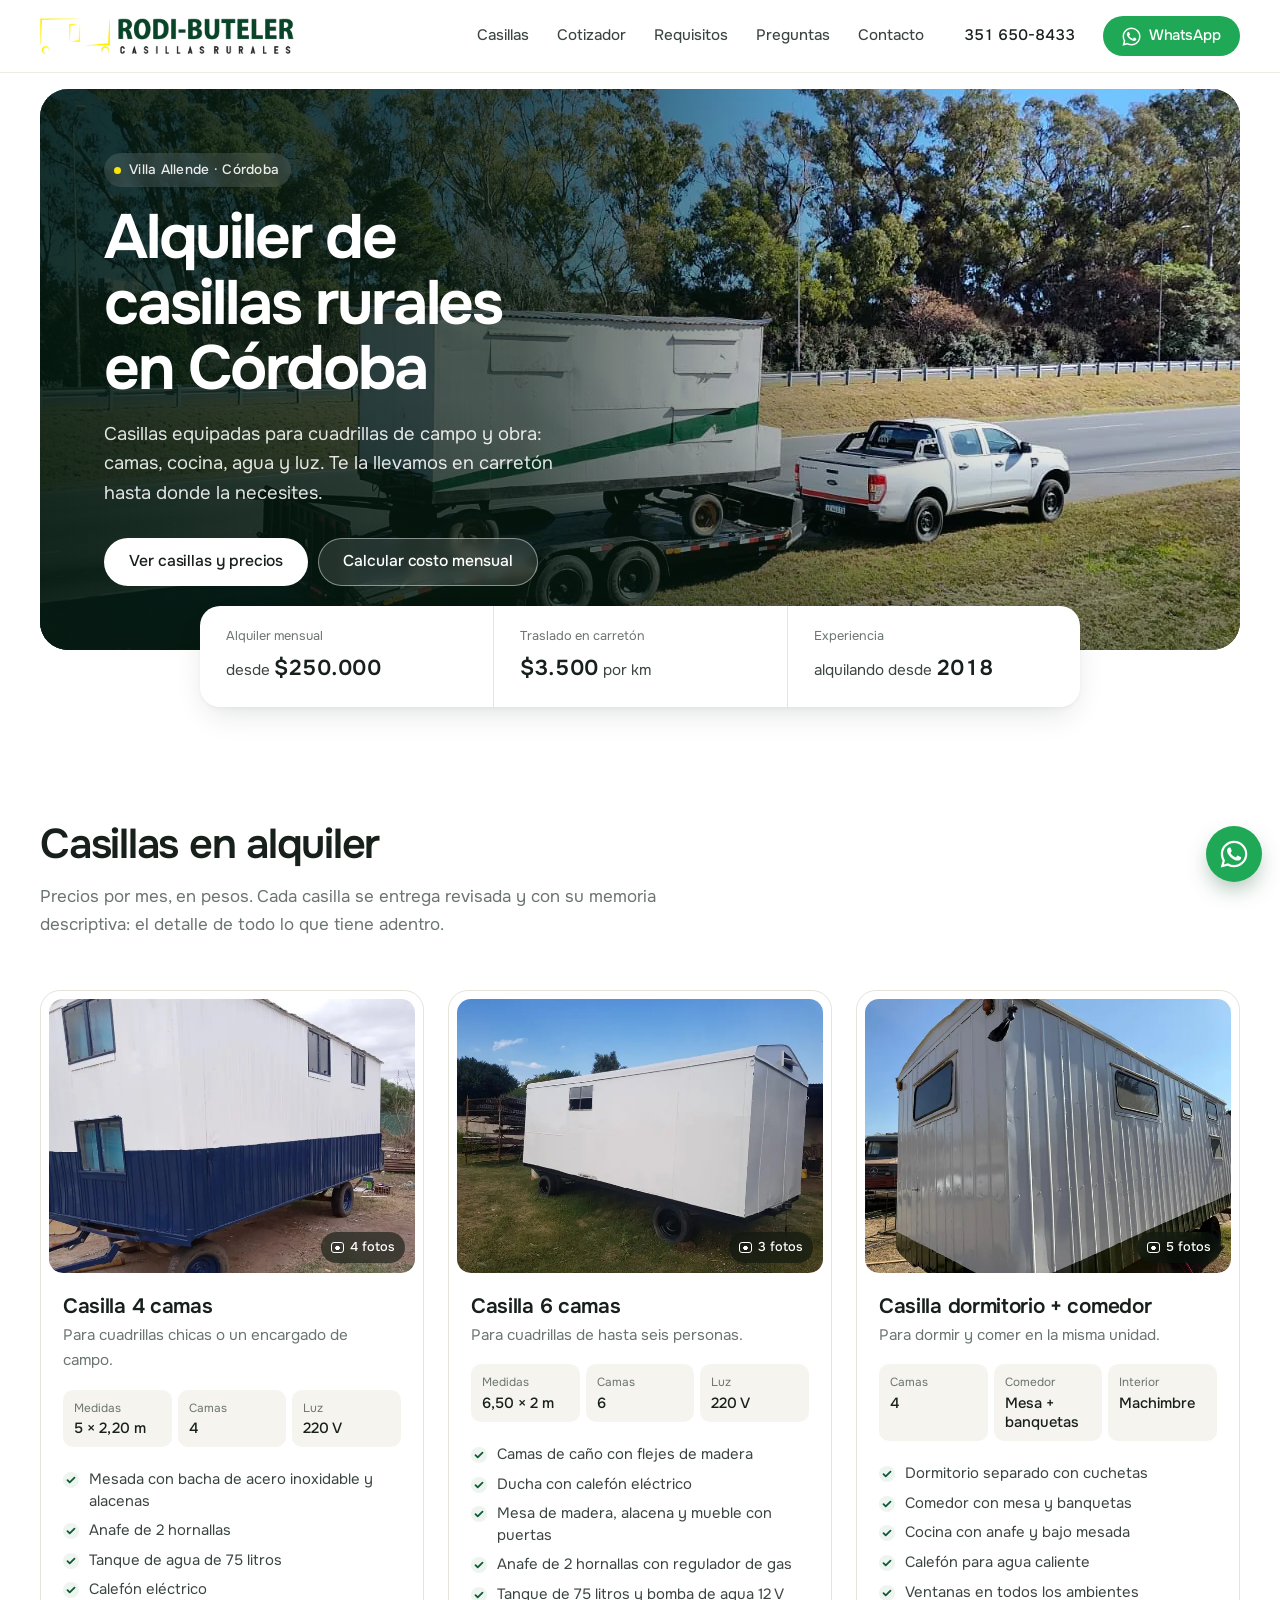
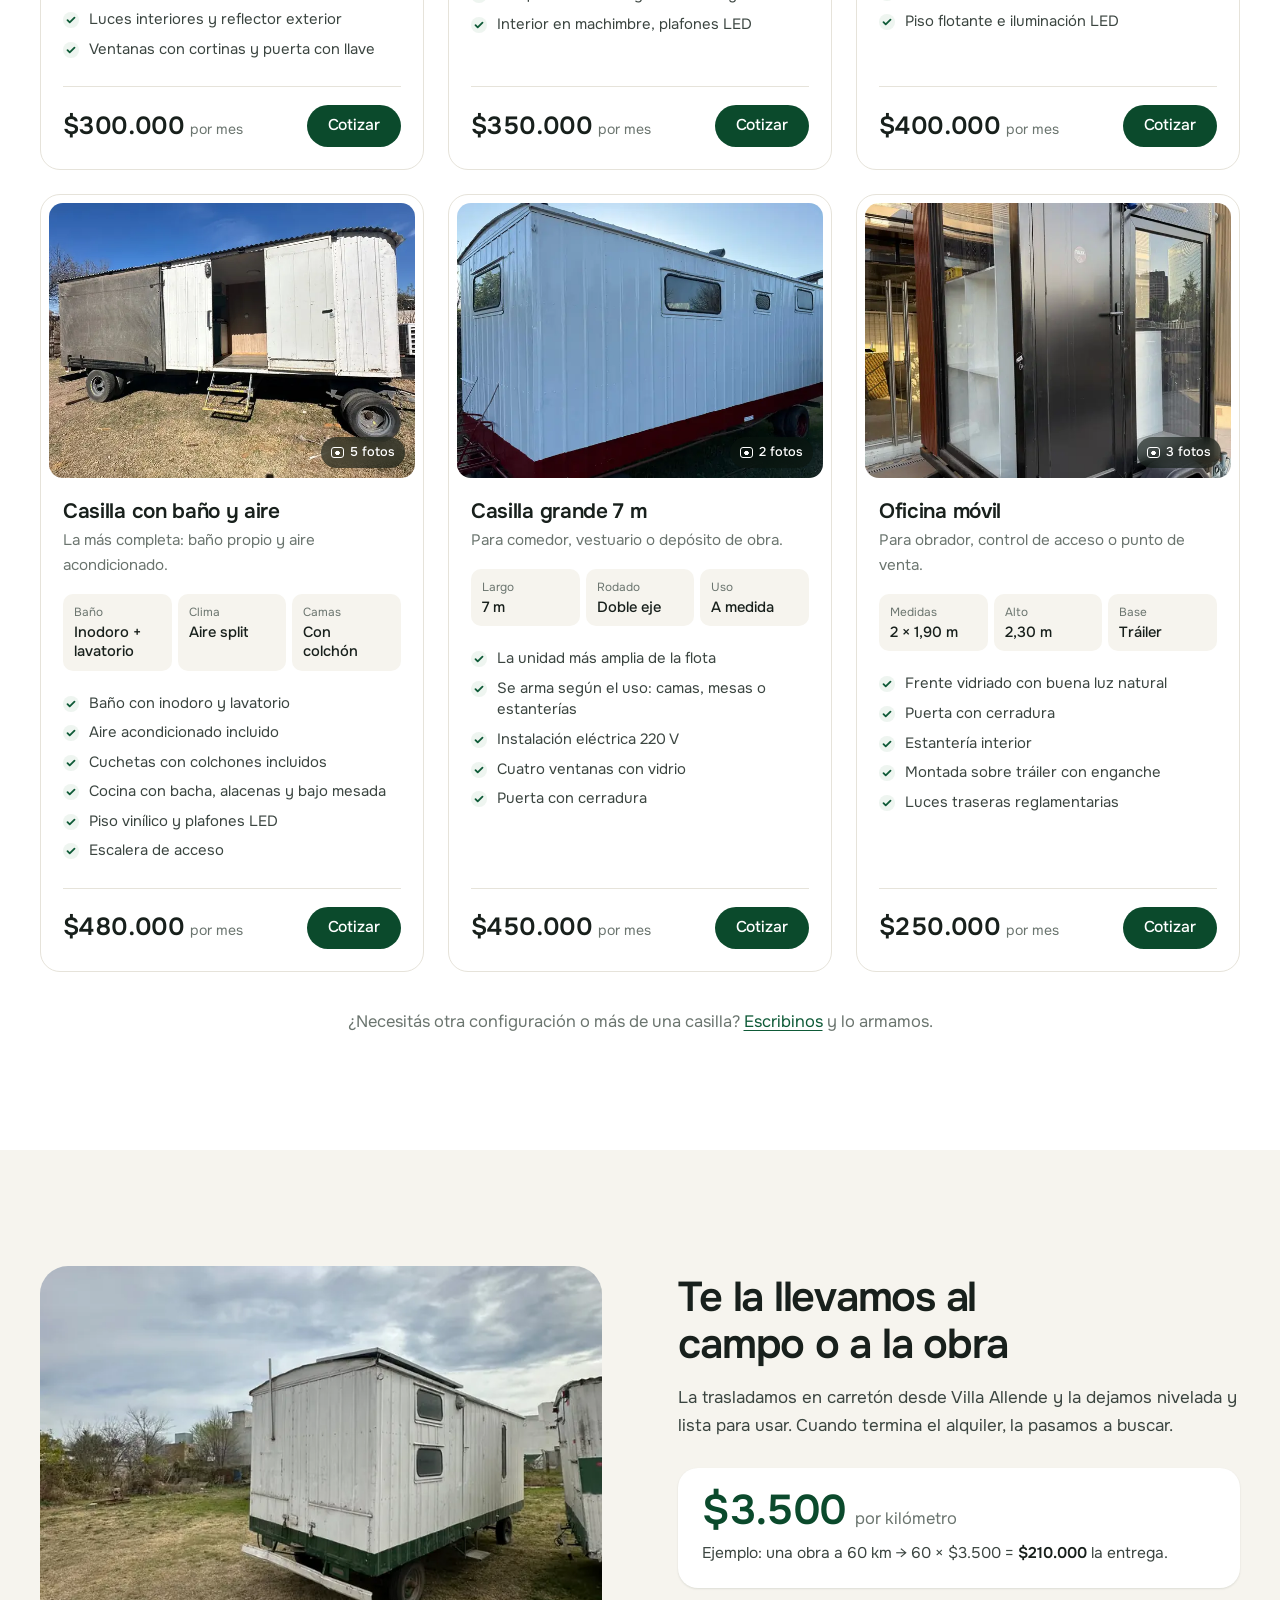
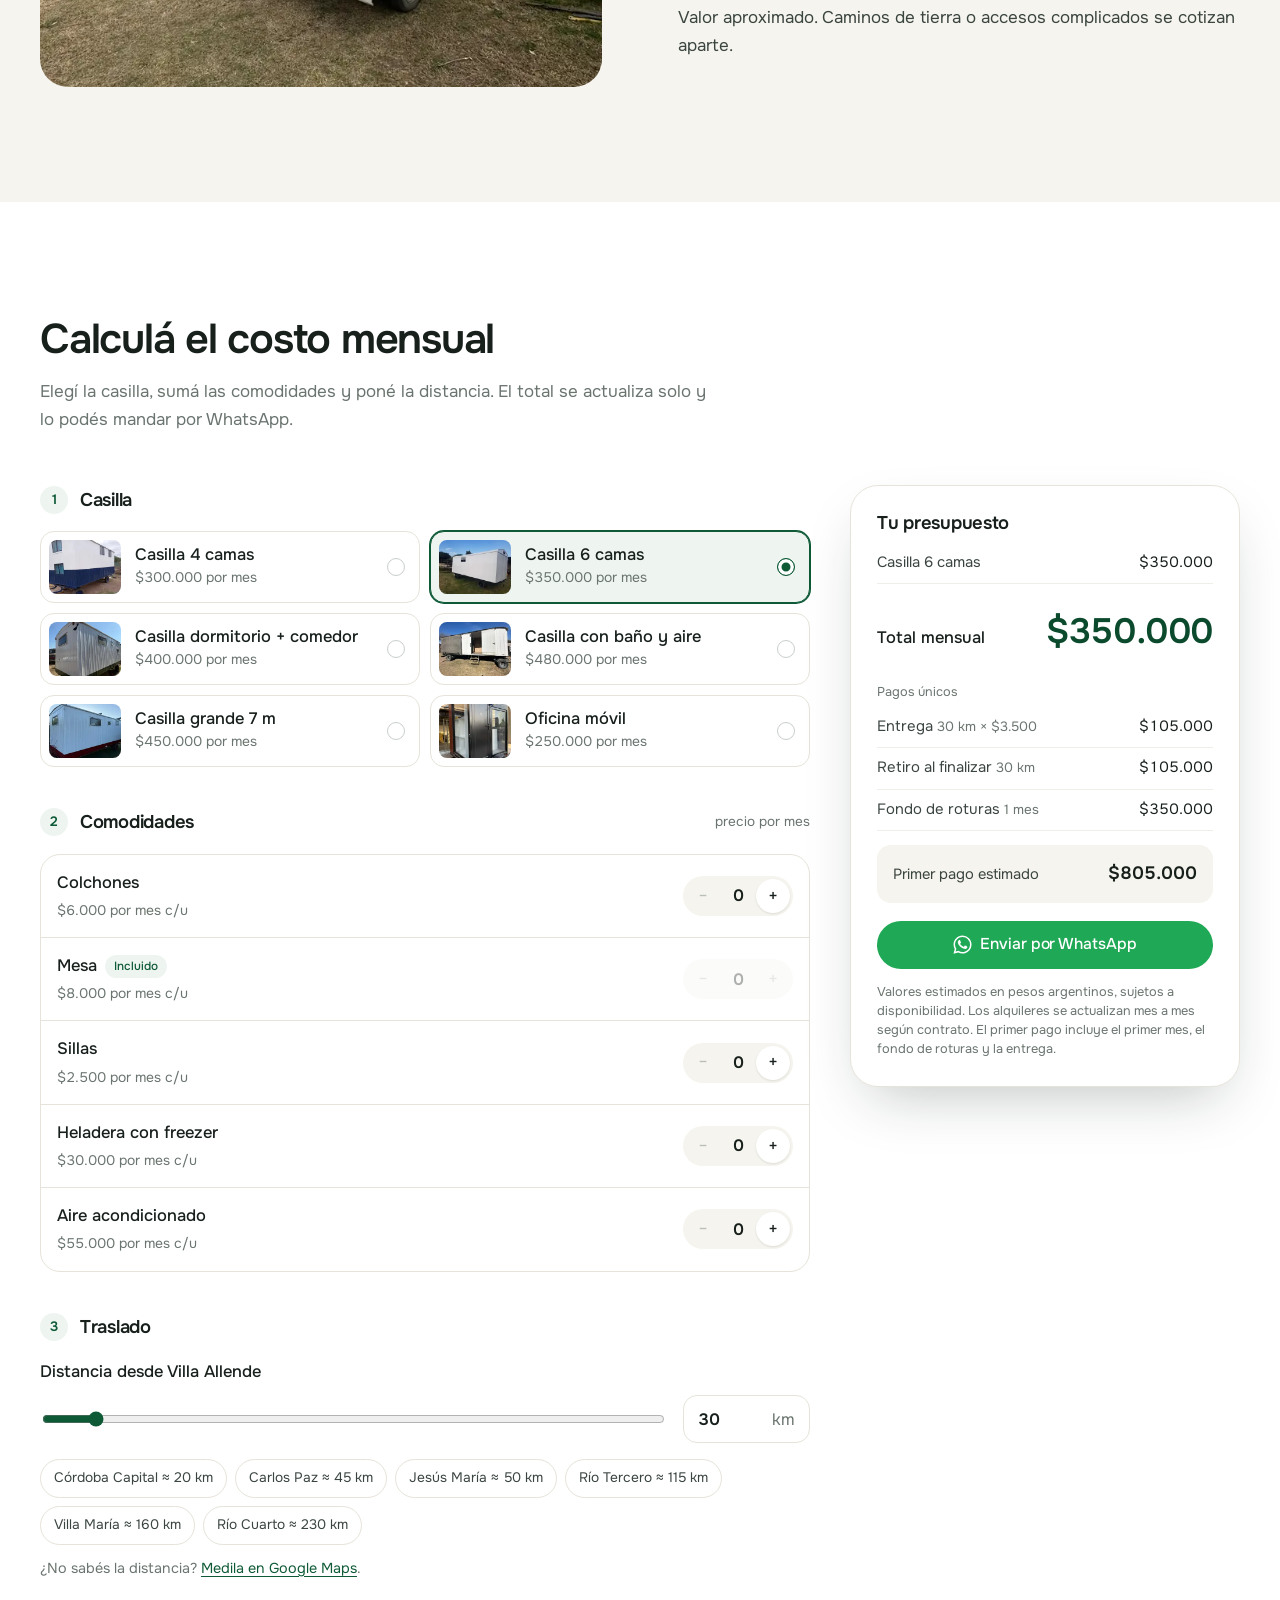
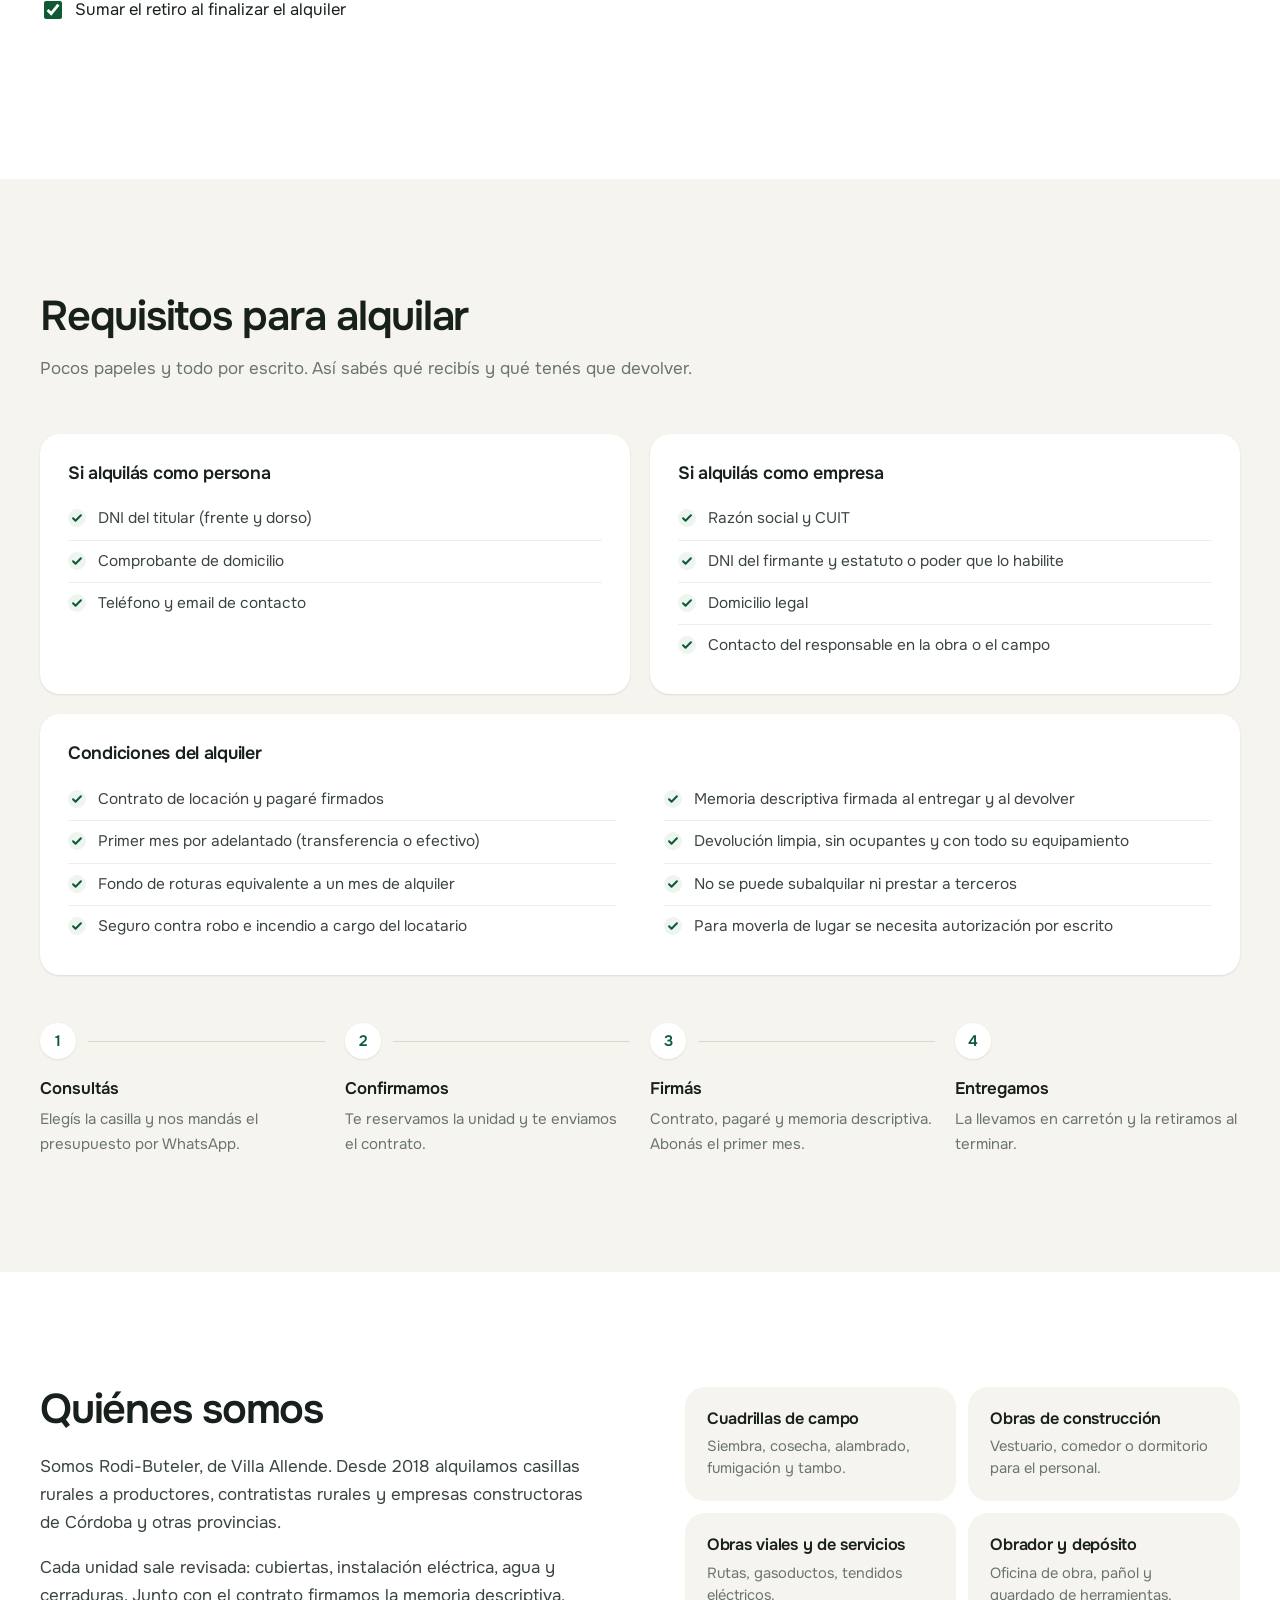
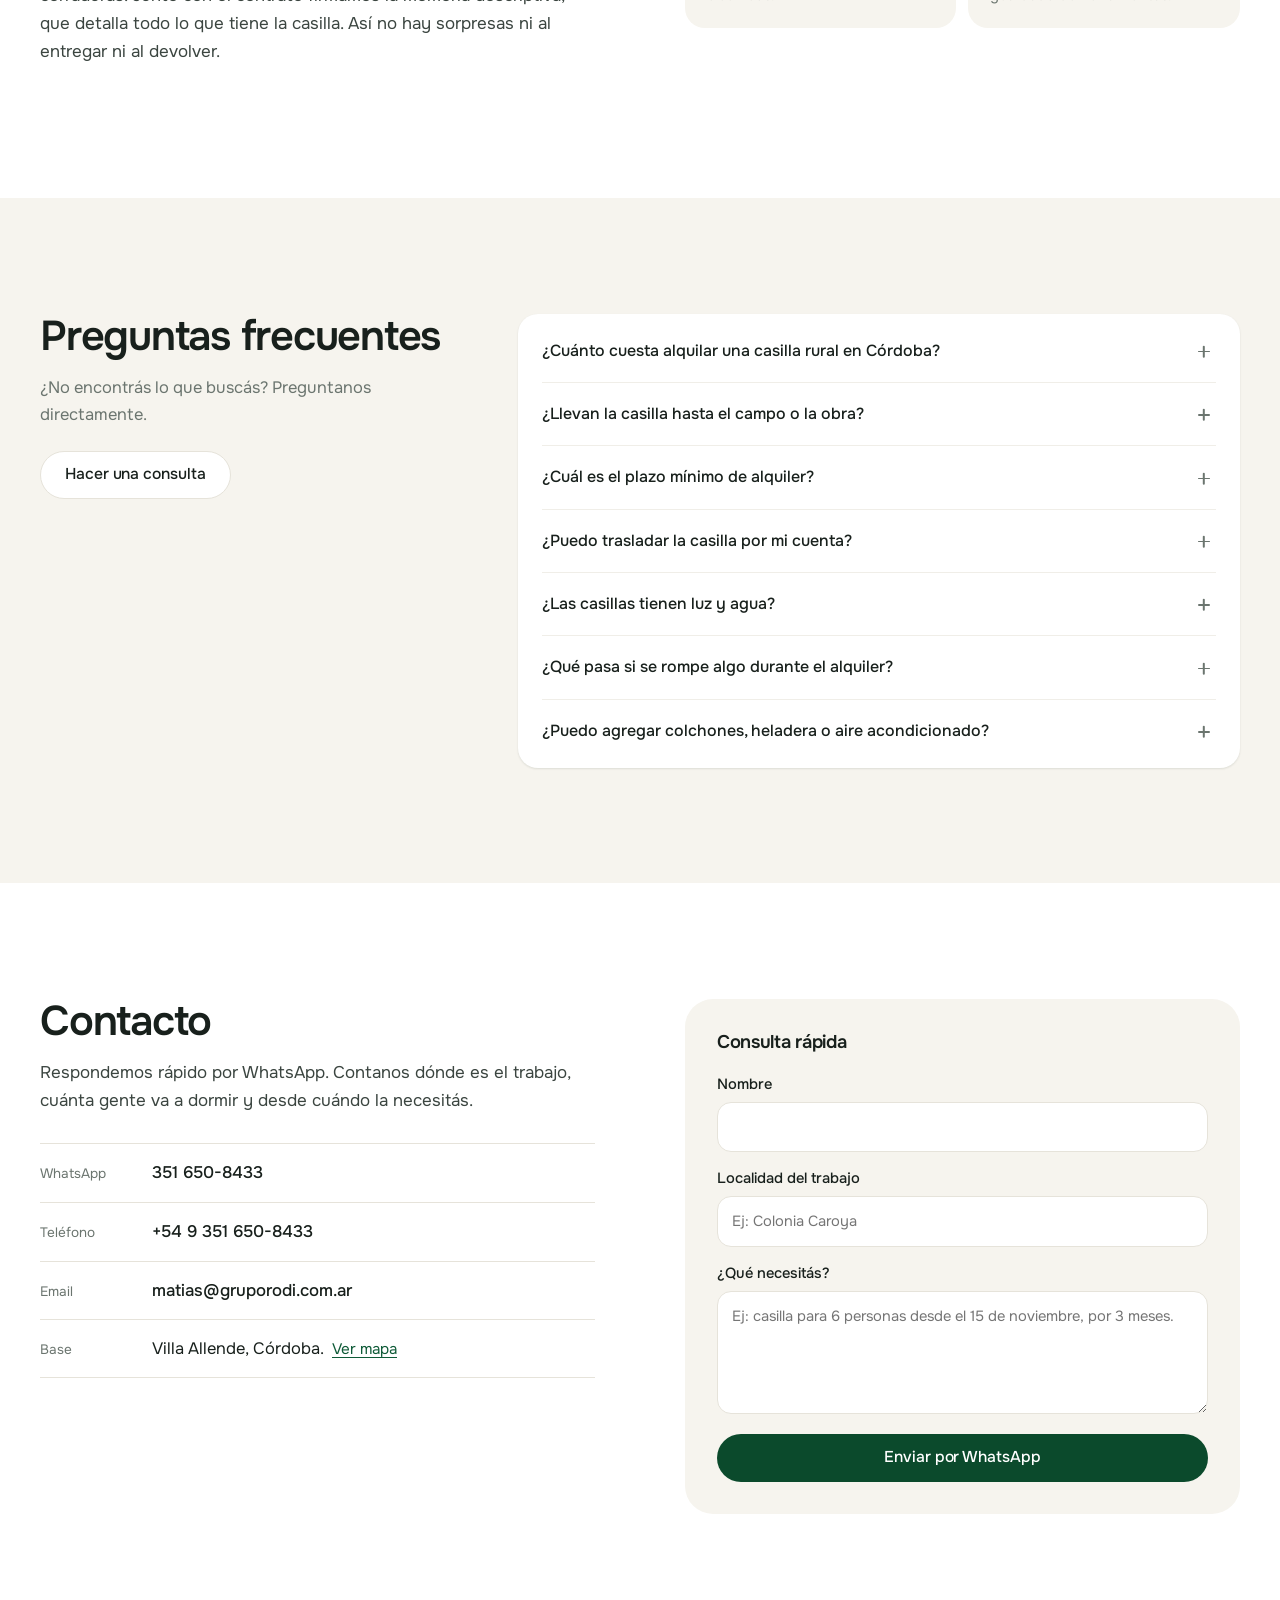
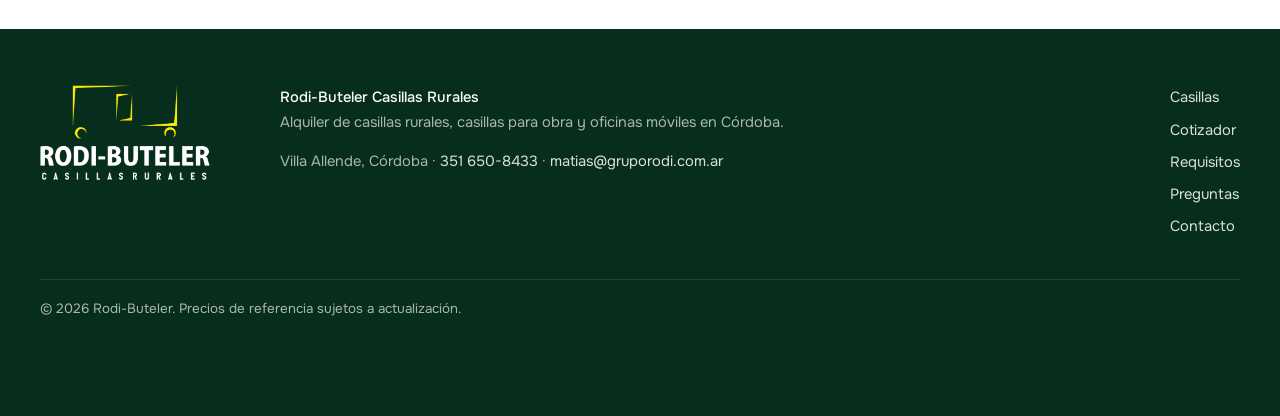
==== commit 66a9e2fd: "Rediseño más fino: tipografía Onest, portada con foto, tarjetas redondeadas Co-Authored-By: Claude O" ====
--- a/index.html
+++ b/index.html
@@ -29,8 +29,9 @@
 
 <link rel="preconnect" href="https://fonts.googleapis.com">
 <link rel="preconnect" href="https://fonts.gstatic.com" crossorigin>
-<link href="https://fonts.googleapis.com/css2?family=Barlow+Condensed:wght@600;700&family=Barlow:wght@400;500;600&display=swap" rel="stylesheet">
-<link rel="preload" as="image" href="img/casilla-rural-alquiler-cordoba-sm.webp" imagesrcset="img/casilla-rural-alquiler-cordoba-sm.webp 720w, img/casilla-rural-alquiler-cordoba.webp 1400w" imagesizes="(min-width: 900px) 48vw, 100vw">
+<link href="https://fonts.googleapis.com/css2?family=Onest:wght@400;500;600;700&display=swap" rel="stylesheet">
+<link rel="preload" as="image" href="img/hero-traslado-casilla-rural.webp" media="(min-width: 701px)">
+<link rel="preload" as="image" href="img/hero-traslado-casilla-rural-movil.webp" media="(max-width: 700px)">
 <link rel="stylesheet" href="css/styles.css">
 
 <script type="application/ld+json">
@@ -124,28 +125,28 @@
 
 <!-- INICIO -->
 <section class="hero" id="inicio">
-  <div class="wrap hero-grid">
-    <div class="hero-copy">
-      <p class="hero-place">Villa Allende · Córdoba</p>
-      <h1>Alquiler de casillas rurales en Córdoba</h1>
-      <p class="lead">Casillas equipadas para cuadrillas de campo y obra: camas, cocina, agua y luz. Te la llevamos en carretón hasta donde la necesites.</p>
-      <div class="hero-actions">
-        <a class="btn btn-primary" href="#casillas">Ver casillas y precios</a>
-        <a class="btn btn-ghost" href="#cotizador">Calcular costo mensual</a>
+  <div class="wrap">
+    <div class="hero-panel">
+      <picture>
+        <source media="(max-width: 700px)" srcset="img/hero-traslado-casilla-rural-movil.webp" width="720" height="880">
+        <img class="hero-bg" src="img/hero-traslado-casilla-rural.webp" width="1200" height="640" fetchpriority="high"
+             alt="Casilla rural cargada en carretón, en viaje por ruta hacia una obra en Córdoba">
+      </picture>
+      <div class="hero-content">
+        <p class="hero-place">Villa Allende · Córdoba</p>
+        <h1>Alquiler de casillas rurales en Córdoba</h1>
+        <p class="lead">Casillas equipadas para cuadrillas de campo y obra: camas, cocina, agua y luz. Te la llevamos en carretón hasta donde la necesites.</p>
+        <div class="hero-actions">
+          <a class="btn btn-light" href="#casillas">Ver casillas y precios</a>
+          <a class="btn btn-glass" href="#cotizador">Calcular costo mensual</a>
+        </div>
       </div>
-      <dl class="hero-facts">
-        <div><dt>Alquiler</dt><dd>desde <strong>$250.000</strong>/mes</dd></div>
-        <div><dt>Traslado</dt><dd><strong>$3.500</strong> por km</dd></div>
-        <div><dt>Alquilando</dt><dd>desde <strong>2018</strong></dd></div>
-      </dl>
-    </div>
-    <figure class="hero-media">
-      <img src="img/casilla-rural-alquiler-cordoba-sm.webp"
-           srcset="img/casilla-rural-alquiler-cordoba-sm.webp 720w, img/casilla-rural-alquiler-cordoba.webp 1400w"
-           sizes="(min-width: 900px) 48vw, 100vw"
-           width="1400" height="1277" fetchpriority="high"
-           alt="Casilla rural blanca de 7 metros sobre doble eje, lista para alquilar en Córdoba">
-    </figure>
+    </div>
+    <dl class="hero-facts">
+      <div><dt>Alquiler mensual</dt><dd>desde <strong>$250.000</strong></dd></div>
+      <div><dt>Traslado en carretón</dt><dd><strong>$3.500</strong> por km</dd></div>
+      <div><dt>Experiencia</dt><dd>alquilando desde <strong>2018</strong></dd></div>
+    </dl>
   </div>
 </section>
 
@@ -163,8 +164,9 @@
         <div class="unit-media">
           <button class="unit-photo" type="button" data-index="0" aria-label="Ver fotos de la casilla 4 camas">
             <img src="img/casilla-4-camas-exterior-sm.webp" srcset="img/casilla-4-camas-exterior-sm.webp 720w, img/casilla-4-camas-exterior.webp 1200w" sizes="(min-width: 1100px) 340px, (min-width: 700px) 46vw, 100vw" width="720" height="540" loading="lazy" decoding="async" alt="Casilla rural 4 camas blanca y azul, vista exterior">
+            <span class="photo-count">4 fotos</span>
           </button>
-          <ul class="thumbs">
+          <ul class="thumbs" hidden>
             <li><button type="button" data-index="0" data-src="img/casilla-4-camas-exterior.webp" data-alt="Casilla rural 4 camas, vista exterior"><img src="img/casilla-4-camas-exterior-th.webp" width="240" height="180" loading="lazy" alt=""></button></li>
             <li><button type="button" data-index="1" data-src="img/casilla-4-camas-lateral.webp" data-alt="Casilla rural 4 camas con lanza de tiro"><img src="img/casilla-4-camas-lateral-th.webp" width="240" height="180" loading="lazy" alt=""></button></li>
             <li><button type="button" data-index="2" data-src="img/casilla-4-camas-cocina.webp" data-alt="Mesada con bacha y alacenas de la casilla 4 camas"><img src="img/casilla-4-camas-cocina-th.webp" width="240" height="180" loading="lazy" alt=""></button></li>
@@ -198,8 +200,9 @@
         <div class="unit-media">
           <button class="unit-photo" type="button" data-index="0" aria-label="Ver fotos de la casilla 6 camas">
             <img src="img/casilla-6-camas-exterior-sm.webp" srcset="img/casilla-6-camas-exterior-sm.webp 720w, img/casilla-6-camas-exterior.webp 1400w" sizes="(min-width: 1100px) 340px, (min-width: 700px) 46vw, 100vw" width="720" height="540" loading="lazy" decoding="async" alt="Casilla rural 6 camas de 6,50 metros, vista exterior en el campo">
+            <span class="photo-count">3 fotos</span>
           </button>
-          <ul class="thumbs">
+          <ul class="thumbs" hidden>
             <li><button type="button" data-index="0" data-src="img/casilla-6-camas-exterior.webp" data-alt="Casilla rural 6 camas, vista exterior"><img src="img/casilla-6-camas-exterior-th.webp" width="240" height="180" loading="lazy" alt=""></button></li>
             <li><button type="button" data-index="1" data-src="img/casilla-6-camas-lateral.webp" data-alt="Casilla rural 6 camas, lateral con ventana"><img src="img/casilla-6-camas-lateral-th.webp" width="240" height="180" loading="lazy" alt=""></button></li>
             <li><button type="button" data-index="2" data-src="img/casilla-6-camas-interior.webp" data-alt="Interior de machimbre con mesada y camas de caño"><img src="img/casilla-6-camas-interior-th.webp" width="240" height="180" loading="lazy" alt=""></button></li>
@@ -232,8 +235,9 @@
         <div class="unit-media">
           <button class="unit-photo" type="button" data-index="0" aria-label="Ver fotos de la casilla dormitorio y comedor">
             <img src="img/casilla-comedor-exterior-sm.webp" srcset="img/casilla-comedor-exterior-sm.webp 720w, img/casilla-comedor-exterior.webp 1400w" sizes="(min-width: 1100px) 340px, (min-width: 700px) 46vw, 100vw" width="720" height="540" loading="lazy" decoding="async" alt="Casilla rural blanca con zócalo verde, dormitorio y comedor">
+            <span class="photo-count">5 fotos</span>
           </button>
-          <ul class="thumbs">
+          <ul class="thumbs" hidden>
             <li><button type="button" data-index="0" data-src="img/casilla-comedor-exterior.webp" data-alt="Casilla dormitorio y comedor, vista exterior"><img src="img/casilla-comedor-exterior-th.webp" width="240" height="180" loading="lazy" alt=""></button></li>
             <li><button type="button" data-index="1" data-src="img/casilla-comedor-mesa.webp" data-alt="Comedor con mesa y banquetas, al fondo las cuchetas"><img src="img/casilla-comedor-mesa-th.webp" width="240" height="180" loading="lazy" alt=""></button></li>
             <li><button type="button" data-index="2" data-src="img/casilla-comedor-cocina.webp" data-alt="Cocina con anafe y bajo mesada, interior de machimbre"><img src="img/casilla-comedor-cocina-th.webp" width="240" height="180" loading="lazy" alt=""></button></li>
@@ -268,8 +272,9 @@
         <div class="unit-media">
           <button class="unit-photo" type="button" data-index="0" aria-label="Ver fotos de la casilla con baño y aire acondicionado">
             <img src="img/casilla-con-bano-exterior-sm.webp" srcset="img/casilla-con-bano-exterior-sm.webp 720w, img/casilla-con-bano-exterior.webp 1200w" sizes="(min-width: 1100px) 340px, (min-width: 700px) 46vw, 100vw" width="720" height="540" loading="lazy" decoding="async" alt="Casilla rural con baño, puertas abiertas y escalera de acceso">
+            <span class="photo-count">5 fotos</span>
           </button>
-          <ul class="thumbs">
+          <ul class="thumbs" hidden>
             <li><button type="button" data-index="0" data-src="img/casilla-con-bano-exterior.webp" data-alt="Casilla con baño, vista exterior"><img src="img/casilla-con-bano-exterior-th.webp" width="240" height="180" loading="lazy" alt=""></button></li>
             <li><button type="button" data-index="1" data-src="img/casilla-con-bano-cocina.webp" data-alt="Cocina con bacha y alacenas, cuchetas con colchón"><img src="img/casilla-con-bano-cocina-th.webp" width="240" height="180" loading="lazy" alt=""></button></li>
             <li><button type="button" data-index="2" data-src="img/casilla-con-bano-cuchetas.webp" data-alt="Cuchetas con colchones"><img src="img/casilla-con-bano-cuchetas-th.webp" width="240" height="180" loading="lazy" alt=""></button></li>
@@ -304,8 +309,9 @@
         <div class="unit-media">
           <button class="unit-photo" type="button" data-index="0" aria-label="Ver fotos de la casilla de 7 metros">
             <img src="img/casilla-7-metros-lateral-sm.webp" srcset="img/casilla-7-metros-lateral-sm.webp 720w, img/casilla-7-metros-lateral.webp 1400w" sizes="(min-width: 1100px) 340px, (min-width: 700px) 46vw, 100vw" width="720" height="540" loading="lazy" decoding="async" alt="Casilla para obra de 7 metros, blanca con zócalo bordó">
+            <span class="photo-count">2 fotos</span>
           </button>
-          <ul class="thumbs">
+          <ul class="thumbs" hidden>
             <li><button type="button" data-index="0" data-src="img/casilla-7-metros-lateral.webp" data-alt="Casilla de 7 metros, vista lateral"><img src="img/casilla-7-metros-lateral-th.webp" width="240" height="180" loading="lazy" alt=""></button></li>
             <li><button type="button" data-index="1" data-src="img/casilla-7-metros-exterior.webp" data-alt="Casilla de 7 metros, vista desde el frente"><img src="img/casilla-7-metros-exterior-th.webp" width="240" height="180" loading="lazy" alt=""></button></li>
           </ul>
@@ -336,8 +342,9 @@
         <div class="unit-media">
           <button class="unit-photo" type="button" data-index="0" aria-label="Ver fotos de la oficina móvil">
             <img src="img/oficina-movil-frente-sm.webp" srcset="img/oficina-movil-frente-sm.webp 720w, img/oficina-movil-frente.webp 960w" sizes="(min-width: 1100px) 340px, (min-width: 700px) 46vw, 100vw" width="720" height="540" loading="lazy" decoding="async" alt="Oficina móvil negra con frente vidriado sobre tráiler">
+            <span class="photo-count">3 fotos</span>
           </button>
-          <ul class="thumbs">
+          <ul class="thumbs" hidden>
             <li><button type="button" data-index="0" data-src="img/oficina-movil-frente.webp" data-alt="Oficina móvil, puerta y frente vidriado"><img src="img/oficina-movil-frente-th.webp" width="240" height="180" loading="lazy" alt=""></button></li>
             <li><button type="button" data-index="1" data-src="img/oficina-movil-lateral.webp" data-alt="Oficina móvil, vista trasera sobre tráiler"><img src="img/oficina-movil-lateral-th.webp" width="240" height="180" loading="lazy" alt=""></button></li>
             <li><button type="button" data-index="2" data-src="img/oficina-movil-detalle.webp" data-alt="Oficina móvil, estantería interior"><img src="img/oficina-movil-detalle-th.webp" width="240" height="180" loading="lazy" alt=""></button></li>
@@ -371,16 +378,16 @@
 </section>
 
 <!-- TRASLADO -->
-<section class="section section-band" id="traslado" aria-labelledby="t-traslado">
+<section class="section section-soft" id="traslado" aria-labelledby="t-traslado">
   <div class="wrap band-grid">
     <figure class="band-media">
-      <img src="img/traslado-casilla-rural-carreton-sm.webp" srcset="img/traslado-casilla-rural-carreton-sm.webp 720w, img/traslado-casilla-rural-carreton.webp 1200w" sizes="(min-width: 900px) 46vw, 100vw" width="720" height="540" loading="lazy" decoding="async" alt="Casilla rural cargada en carretón durante un traslado por ruta">
+      <img src="img/casilla-comedor-campo-sm.webp" srcset="img/casilla-comedor-campo-sm.webp 720w, img/casilla-comedor-campo.webp 1200w" sizes="(min-width: 900px) 46vw, 100vw" width="720" height="540" loading="lazy" decoding="async" alt="Casilla rural instalada en el campo, lista para la cuadrilla">
     </figure>
     <div class="band-copy">
       <h2 id="t-traslado">Te la llevamos al campo o a la obra</h2>
       <p>La trasladamos en carretón desde Villa Allende y la dejamos nivelada y lista para usar. Cuando termina el alquiler, la pasamos a buscar.</p>
       <div class="formula">
-        <p class="formula-rate"><strong>$3.500</strong> por kilómetro</p>
+        <p class="formula-rate"><strong>$3.500</strong><span>por kilómetro</span></p>
         <p class="formula-eg">Ejemplo: una obra a 60 km → 60 × $3.500 = <strong>$210.000</strong> la entrega.</p>
       </div>
       <p class="small">Valor aproximado. Caminos de tierra o accesos complicados se cotizan aparte.</p>
--- a/css/styles.css
+++ b/css/styles.css
@@ -1,439 +1,489 @@
 /* Rodi-Buteler Casillas Rurales */
 
 :root {
-  --green: #084428;
-  --green-dark: #052c1a;
-  --green-ink: #0c3a24;
-  --green-soft: #e7eee6;
-  --yellow: #ffec00;
-  --yellow-soft: #fff7a8;
-  --paper: #f4f2ea;
-  --white: #ffffff;
-  --ink: #17201b;
-  --muted: #59635c;
-  --line: #d9d5c8;
-  --line-soft: #e8e5da;
+  --green: #0b4a2c;
+  --green-700: #0e5a37;
+  --green-900: #072e1c;
+  --green-50: #eef5f0;
+  --green-100: #dcebe1;
+  --yellow: #ffe500;
+  --sand: #f6f4ee;
+  --bg: #ffffff;
+  --ink: #18201c;
+  --text: #3b4540;
+  --muted: #6b756f;
+  --line: #e6e3da;
   --wa: #1fa855;
 
-  --font: "Barlow", system-ui, -apple-system, "Segoe UI", Roboto, Arial, sans-serif;
-  --font-head: "Barlow Condensed", "Arial Narrow", system-ui, sans-serif;
-
-  --wrap: 1180px;
+  --font: "Onest", system-ui, -apple-system, "Segoe UI", Roboto, Arial, sans-serif;
+
+  --wrap: 1200px;
   --gutter: clamp(16px, 4vw, 32px);
-  --radius: 4px;
+  --r-sm: 10px;
+  --r-md: 14px;
+  --r-lg: 20px;
+  --r-xl: 28px;
+  --shadow-sm: 0 1px 2px rgba(16, 32, 24, .06), 0 1px 3px rgba(16, 32, 24, .05);
+  --shadow-md: 0 2px 4px rgba(16, 32, 24, .04), 0 12px 32px -8px rgba(16, 32, 24, .14);
+  --shadow-lg: 0 24px 60px -20px rgba(16, 32, 24, .28);
   --header-h: 72px;
+  --ease: cubic-bezier(.2, .7, .2, 1);
 }
 
 *, *::before, *::after { box-sizing: border-box; }
 
-html { scroll-behavior: smooth; scroll-padding-top: calc(var(--header-h) + 12px); -webkit-text-size-adjust: 100%; }
+html { scroll-behavior: smooth; scroll-padding-top: calc(var(--header-h) + 16px); -webkit-text-size-adjust: 100%; }
 @media (prefers-reduced-motion: reduce) { html { scroll-behavior: auto; } *, *::before, *::after { transition: none !important; } }
 
 body {
   margin: 0;
-  background: var(--white);
-  color: var(--ink);
-  font: 400 17px/1.55 var(--font);
+  background: var(--bg);
+  color: var(--text);
+  font: 400 16.5px/1.65 var(--font);
   -webkit-font-smoothing: antialiased;
+  -moz-osx-font-smoothing: grayscale;
   text-rendering: optimizeLegibility;
 }
 
 img { display: block; max-width: 100%; height: auto; }
-a { color: var(--green); text-underline-offset: 3px; text-decoration-thickness: 1px; }
-a:hover { text-decoration-thickness: 2px; }
+a { color: var(--green-700); text-underline-offset: 3px; text-decoration-thickness: 1px; }
+a:hover { color: var(--green); }
 button, input, textarea, select { font: inherit; color: inherit; }
-:focus-visible { outline: 3px solid var(--yellow); outline-offset: 2px; box-shadow: 0 0 0 5px var(--green); border-radius: 2px; }
-
-h1, h2, h3 { font-family: var(--font-head); font-weight: 700; line-height: 1.02; letter-spacing: 0; color: var(--green-ink); margin: 0; }
-h1 { font-size: clamp(2.6rem, 6vw, 4.4rem); }
-h2 { font-size: clamp(2rem, 4vw, 2.9rem); }
-h3 { font-size: 1.55rem; }
+:focus-visible { outline: 2px solid var(--green-700); outline-offset: 3px; border-radius: 6px; }
+
+h1, h2, h3 { font-family: var(--font); color: var(--ink); margin: 0; text-wrap: balance; }
+h1 { font-size: clamp(2.3rem, 5vw, 3.9rem); font-weight: 650; line-height: 1.05; letter-spacing: -.035em; }
+h2 { font-size: clamp(1.85rem, 3.4vw, 2.6rem); font-weight: 600; line-height: 1.12; letter-spacing: -.03em; }
+h3 { font-size: 1.25rem; font-weight: 600; line-height: 1.25; letter-spacing: -.015em; }
 p { margin: 0 0 1em; }
 
 .wrap { width: 100%; max-width: calc(var(--wrap) + var(--gutter) * 2); margin: 0 auto; padding: 0 var(--gutter); }
 .sr { position: absolute; width: 1px; height: 1px; overflow: hidden; clip: rect(0 0 0 0); white-space: nowrap; }
-.skip { position: absolute; left: 12px; top: -60px; background: var(--yellow); color: var(--green-ink); padding: 10px 14px; z-index: 100; font-weight: 600; }
+.skip { position: absolute; left: 12px; top: -60px; background: var(--green); color: #fff; padding: 10px 14px; z-index: 100; border-radius: var(--r-sm); font-weight: 500; }
 .skip:focus { top: 12px; }
 .small { font-size: .9rem; color: var(--muted); }
 
-/* ---------- buttons ---------- */
+/* ---------- botones ---------- */
 .btn {
   display: inline-flex; align-items: center; justify-content: center; gap: .5em;
-  min-height: 48px; padding: 0 22px;
-  border: 2px solid transparent; border-radius: var(--radius);
-  font-weight: 600; font-size: 1rem; line-height: 1; text-decoration: none; white-space: nowrap;
-  cursor: pointer; transition: background-color .15s, color .15s, border-color .15s;
-}
-.btn svg { width: 20px; height: 20px; flex: none; }
-.btn-primary { background: var(--green); color: var(--white); }
-.btn-primary:hover { background: var(--green-dark); }
-.btn-ghost { border-color: var(--green); color: var(--green); background: transparent; }
-.btn-ghost:hover { background: var(--green); color: var(--white); }
-.btn-accent { background: var(--yellow); color: var(--green-ink); border-color: var(--yellow); }
-.btn-accent:hover { background: var(--green); color: var(--yellow); border-color: var(--green); }
-.btn-wa { background: var(--wa); color: var(--white); }
-.btn-wa:hover { background: #178a45; }
-.btn-sm { min-height: 40px; padding: 0 14px; font-size: .95rem; }
+  min-height: 48px; padding: 0 24px;
+  border: 1px solid transparent; border-radius: 999px;
+  font-weight: 500; font-size: .98rem; line-height: 1; letter-spacing: -.005em;
+  text-decoration: none; white-space: nowrap; cursor: pointer;
+  transition: background-color .2s var(--ease), color .2s var(--ease), border-color .2s var(--ease), transform .2s var(--ease), box-shadow .2s var(--ease);
+}
+.btn:active { transform: translateY(1px); }
+.btn svg { width: 19px; height: 19px; flex: none; }
+.btn-primary, .btn-accent { background: var(--green); color: #fff; }
+.btn-primary:hover, .btn-accent:hover { background: var(--green-700); color: #fff; box-shadow: 0 6px 16px -6px rgba(11, 74, 44, .5); }
+.btn-ghost { border-color: var(--line); color: var(--ink); background: #fff; }
+.btn-ghost:hover { border-color: var(--green); color: var(--green); }
+.btn-light { background: #fff; color: var(--ink); }
+.btn-light:hover { background: var(--sand); color: var(--ink); }
+.btn-glass { background: rgba(255,255,255,.12); color: #fff; border-color: rgba(255,255,255,.45); backdrop-filter: blur(6px); }
+.btn-glass:hover { background: rgba(255,255,255,.22); color: #fff; }
+.btn-wa { background: var(--wa); color: #fff; }
+.btn-wa:hover { background: #189247; color: #fff; }
+.btn-sm { min-height: 40px; padding: 0 18px; font-size: .93rem; }
 .btn-block { width: 100%; }
 
 /* ---------- header ---------- */
 .site-header {
   position: sticky; top: 0; z-index: 50;
-  background: rgba(255,255,255,.96);
-  border-bottom: 1px solid var(--line-soft);
-  backdrop-filter: saturate(1.4) blur(8px);
-}
-.header-inner { display: flex; align-items: center; gap: 24px; height: var(--header-h); }
+  background: rgba(255,255,255,.88);
+  backdrop-filter: saturate(1.6) blur(14px);
+  -webkit-backdrop-filter: saturate(1.6) blur(14px);
+  border-bottom: 1px solid rgba(230, 227, 218, .7);
+}
+.header-inner { display: flex; align-items: center; gap: 28px; height: var(--header-h); }
 .brand { display: block; flex: none; }
-.brand img { height: 40px; width: auto; }
-.nav { display: flex; gap: 26px; margin-left: auto; }
-.nav a { color: var(--ink); text-decoration: none; font-weight: 500; font-size: .98rem; padding: 6px 0; border-bottom: 2px solid transparent; }
-.nav a:hover { border-bottom-color: var(--yellow); }
-.header-call { color: var(--green-ink); font-weight: 600; text-decoration: none; font-variant-numeric: tabular-nums; white-space: nowrap; }
+.brand img { height: 36px; width: auto; }
+.nav { display: flex; gap: 4px; margin-left: auto; }
+.nav a { color: var(--text); text-decoration: none; font-weight: 450; font-size: .95rem; padding: 8px 12px; border-radius: 999px; transition: background-color .2s, color .2s; }
+.nav a:hover { background: var(--sand); color: var(--ink); }
+.header-call { color: var(--ink); font-weight: 500; font-size: .95rem; text-decoration: none; font-variant-numeric: tabular-nums; white-space: nowrap; }
+.header-call:hover { color: var(--green); }
 .nav-toggle { display: none; }
 
-@media (max-width: 980px) {
-  .header-call { display: none; }
-}
-@media (max-width: 860px) {
+@media (max-width: 1040px) { .header-call { display: none; } }
+@media (max-width: 880px) {
   :root { --header-h: 64px; }
-  .brand img { height: 32px; }
-  .header-inner { gap: 12px; }
+  .brand img { height: 30px; }
+  .header-inner { gap: 10px; }
   .site-header .btn-wa { margin-left: auto; }
   .nav-toggle {
     display: inline-flex; align-items: center; justify-content: center;
-    width: 44px; height: 44px; border: 1px solid var(--line); border-radius: var(--radius); background: var(--white); cursor: pointer;
+    width: 42px; height: 42px; border: 1px solid var(--line); border-radius: 999px; background: #fff; cursor: pointer;
   }
-  .bars, .bars::before, .bars::after { display: block; width: 20px; height: 2px; background: var(--green-ink); position: relative; transition: transform .2s; }
+  .bars, .bars::before, .bars::after { display: block; width: 18px; height: 1.6px; background: var(--ink); position: relative; transition: transform .25s var(--ease); border-radius: 2px; }
   .bars::before, .bars::after { content: ""; position: absolute; left: 0; }
-  .bars::before { top: -6px; } .bars::after { top: 6px; }
+  .bars::before { top: -5.5px; } .bars::after { top: 5.5px; }
   .nav-toggle[aria-expanded="true"] .bars { background: transparent; }
-  .nav-toggle[aria-expanded="true"] .bars::before { transform: translateY(6px) rotate(45deg); }
-  .nav-toggle[aria-expanded="true"] .bars::after { transform: translateY(-6px) rotate(-45deg); }
+  .nav-toggle[aria-expanded="true"] .bars::before { transform: translateY(5.5px) rotate(45deg); }
+  .nav-toggle[aria-expanded="true"] .bars::after { transform: translateY(-5.5px) rotate(-45deg); }
   .nav {
-    position: absolute; left: 0; right: 0; top: var(--header-h);
-    flex-direction: column; gap: 0; margin: 0;
-    background: var(--white); border-bottom: 1px solid var(--line);
-    padding: 6px var(--gutter) 14px;
+    position: absolute; left: 10px; right: 10px; top: calc(var(--header-h) + 6px);
+    flex-direction: column; gap: 0; margin: 0; padding: 8px;
+    background: #fff; border-radius: var(--r-lg); box-shadow: var(--shadow-lg);
     display: none;
   }
   .nav.open { display: flex; }
-  .nav a { padding: 13px 0; border-bottom: 1px solid var(--line-soft); font-size: 1.05rem; }
-  .nav a:last-child { border-bottom: 0; }
+  .nav a { padding: 13px 14px; font-size: 1.02rem; border-radius: var(--r-sm); }
 }
 @media (max-width: 420px) {
-  .brand img { height: 27px; }
+  .brand img { height: 26px; }
   .site-header .btn-wa span { display: none; }
-  .site-header .btn-wa { width: 44px; padding: 0; min-height: 44px; }
+  .site-header .btn-wa { width: 42px; padding: 0; min-height: 42px; }
 }
 
 /* ---------- hero ---------- */
-.hero { background: var(--paper); border-bottom: 1px solid var(--line); }
-.hero-grid {
-  display: grid; grid-template-columns: minmax(0, 1.02fr) minmax(0, 1fr);
-  gap: clamp(28px, 5vw, 64px); align-items: center;
-  padding-top: clamp(32px, 6vw, 72px); padding-bottom: clamp(32px, 6vw, 72px);
-}
+.hero { padding-top: 16px; }
+.hero-panel {
+  position: relative; overflow: hidden; isolation: isolate;
+  border-radius: var(--r-xl);
+  min-height: clamp(460px, 62vh, 600px);
+  display: flex; align-items: flex-end;
+  background: var(--green-900);
+}
+.hero-panel picture, .hero-bg { position: absolute; inset: 0; width: 100%; height: 100%; }
+.hero-bg { object-fit: cover; object-position: 60% 50%; z-index: -2; }
+.hero-panel::before {
+  content: ""; position: absolute; inset: 0; z-index: -1;
+  background:
+    linear-gradient(90deg, rgba(5, 26, 15, .88) 0%, rgba(5, 26, 15, .7) 40%, rgba(5, 26, 15, .15) 68%, rgba(5, 26, 15, 0) 80%),
+    linear-gradient(0deg, rgba(5, 26, 15, .45) 0%, rgba(5, 26, 15, 0) 45%);
+}
+.hero-content { position: relative; max-width: 620px; padding: clamp(28px, 5vw, 64px); color: #fff; }
 .hero-place {
-  display: inline-block; margin-bottom: 18px;
-  font-weight: 600; font-size: .9rem; letter-spacing: .08em; text-transform: uppercase; color: var(--green);
-  padding-left: 14px; border-left: 4px solid var(--yellow);
-}
-.hero h1 { max-width: 11em; font-size: clamp(2.6rem, 5.2vw, 4.2rem); }
-.lead { font-size: clamp(1.08rem, 1.6vw, 1.22rem); color: #2c3630; max-width: 36em; margin: 20px 0 28px; }
-.hero-actions { display: flex; flex-wrap: wrap; gap: 12px; }
+  display: inline-flex; align-items: center; gap: 8px; margin-bottom: 18px;
+  font-size: .85rem; font-weight: 500; letter-spacing: .02em; color: rgba(255,255,255,.9);
+  padding: 6px 12px 6px 10px; border-radius: 999px; background: rgba(255,255,255,.12); backdrop-filter: blur(6px);
+}
+.hero-place::before { content: ""; width: 7px; height: 7px; border-radius: 50%; background: var(--yellow); }
+.hero h1 { color: #fff; }
+.lead { font-size: clamp(1.03rem, 1.5vw, 1.15rem); color: rgba(255,255,255,.88); max-width: 34em; margin: 18px 0 30px; line-height: 1.6; }
+.hero-actions { display: flex; flex-wrap: wrap; gap: 10px; }
+
 .hero-facts {
-  display: grid; grid-template-columns: repeat(3, auto); justify-content: start; gap: 0;
-  margin: 36px 0 0; padding: 0;
-}
-.hero-facts div { padding: 0 26px; border-left: 1px solid var(--line); }
-.hero-facts div:first-child { padding-left: 0; border-left: 0; }
-.hero-facts dt { font-size: .78rem; text-transform: uppercase; letter-spacing: .08em; color: var(--muted); margin-bottom: 2px; }
-.hero-facts dd { margin: 0; font-size: 1.02rem; white-space: nowrap; }
-.hero-facts strong { font-family: var(--font-head); font-size: 1.55rem; color: var(--green-ink); font-variant-numeric: tabular-nums; }
-.hero-media { margin: 0; position: relative; }
-.hero-media img { width: 100%; aspect-ratio: 1400 / 1277; object-fit: cover; border-radius: var(--radius); }
-.hero-media::after {
-  content: ""; position: absolute; left: -12px; bottom: -12px; width: 38%; height: 38%;
-  border-left: 6px solid var(--yellow); border-bottom: 6px solid var(--yellow); z-index: -1; pointer-events: none;
-}
-.hero-media { z-index: 0; }
-
-@media (max-width: 900px) {
-  .hero-grid { grid-template-columns: 1fr; }
-  .hero-grid { padding-top: 0; }
-  .hero-media { order: -1; margin: 0 calc(var(--gutter) * -1); }
-  .hero-media img { border-radius: 0; aspect-ratio: 4 / 3; }
-  .hero-media::after { display: none; }
-  .hero h1 { max-width: none; }
-}
-@media (max-width: 560px) {
-  .hero-facts { grid-template-columns: 1fr 1fr 1fr; }
-  .hero-facts div { padding: 0 10px; }
-  .hero-facts dd { white-space: normal; font-size: .9rem; }
-  .hero-facts strong { font-size: 1.25rem; display: block; }
+  position: relative; z-index: 2;
+  display: grid; grid-template-columns: repeat(3, minmax(0, 1fr));
+  width: min(880px, calc(100% - 2 * clamp(16px, 4vw, 48px)));
+  margin: -44px auto 0; padding: 0;
+  background: #fff; border-radius: var(--r-lg); box-shadow: var(--shadow-md);
+}
+.hero-facts div { padding: 20px 26px; }
+.hero-facts div + div { border-left: 1px solid var(--line); }
+.hero-facts dt { font-size: .8rem; color: var(--muted); margin-bottom: 4px; }
+.hero-facts dd { margin: 0; font-size: .95rem; color: var(--text); }
+.hero-facts strong { font-size: 1.35rem; font-weight: 600; color: var(--ink); letter-spacing: -.02em; font-variant-numeric: tabular-nums; }
+
+@media (max-width: 700px) {
+  .hero { padding-top: 10px; }
+  .hero-panel { min-height: 560px; border-radius: var(--r-lg); }
+  .hero-bg { object-position: 50% 50%; }
+  .hero-panel::before { background: linear-gradient(0deg, rgba(5, 26, 15, .9) 0%, rgba(5, 26, 15, .6) 45%, rgba(5, 26, 15, .05) 75%); }
   .hero-actions .btn { flex: 1 1 100%; }
-}
-
-/* ---------- sections ---------- */
-.section { padding: clamp(56px, 8vw, 104px) 0; }
-.section-paper { background: var(--paper); border-top: 1px solid var(--line); border-bottom: 1px solid var(--line); }
-.section-head { max-width: 720px; margin-bottom: clamp(28px, 4vw, 44px); }
+  .hero-facts { grid-template-columns: 1fr; width: calc(100% - 24px); margin-top: -24px; }
+  .hero-facts div { padding: 14px 20px; display: flex; justify-content: space-between; align-items: baseline; gap: 12px; }
+  .hero-facts div + div { border-left: 0; border-top: 1px solid var(--line); }
+  .hero-facts dt { margin: 0; }
+  .hero-facts strong { font-size: 1.15rem; }
+}
+
+/* ---------- secciones ---------- */
+.section { padding: clamp(64px, 9vw, 120px) 0; }
+.section-soft { background: var(--sand); }
+.section-paper { background: var(--sand); }
+.section-head { max-width: 680px; margin-bottom: clamp(32px, 4vw, 52px); }
 .section-head h2 { margin-bottom: 14px; }
-.section-head p { color: var(--muted); font-size: 1.08rem; margin: 0; }
-.note { margin: 32px 0 0; color: var(--muted); }
-
-/* ---------- units ---------- */
-.units { display: grid; grid-template-columns: repeat(3, minmax(0, 1fr)); gap: 28px; }
+.section-head p { color: var(--muted); font-size: 1.06rem; margin: 0; }
+.note { margin: 36px 0 0; color: var(--muted); text-align: center; }
+
+/* ---------- catálogo ---------- */
+.units { display: grid; grid-template-columns: repeat(3, minmax(0, 1fr)); gap: 24px; }
 @media (max-width: 1100px) { .units { grid-template-columns: repeat(2, minmax(0, 1fr)); } }
-@media (max-width: 700px) { .units { grid-template-columns: 1fr; } }
-
-.unit { display: flex; flex-direction: column; border: 1px solid var(--line); border-radius: var(--radius); background: var(--white); overflow: hidden; scroll-margin-top: calc(var(--header-h) + 16px); }
-.unit-media { background: var(--paper); }
-.unit-photo { display: block; width: 100%; padding: 0; border: 0; background: none; cursor: zoom-in; overflow: hidden; }
-.unit-photo img { width: 100%; aspect-ratio: 4 / 3; object-fit: cover; transition: transform .4s ease; }
-.unit-photo:hover img { transform: scale(1.025); }
-.thumbs { list-style: none; display: flex; gap: 6px; margin: 0; padding: 6px; border-bottom: 1px solid var(--line); }
-.thumbs li { flex: 0 0 auto; width: calc((100% - 24px) / 5); }
-.thumbs button { display: block; width: 100%; padding: 0; border: 2px solid transparent; border-radius: 2px; background: none; cursor: pointer; overflow: hidden; }
-.thumbs button:hover, .thumbs button.on { border-color: var(--green); }
-.thumbs img { width: 100%; aspect-ratio: 4 / 3; object-fit: cover; }
-
-.unit-body { display: flex; flex-direction: column; flex: 1; padding: 22px 22px 20px; }
-.unit-body h3 { font-size: 1.75rem; }
-.unit-sub { color: var(--muted); margin: 6px 0 16px; }
-.specs { display: grid; grid-template-columns: repeat(3, minmax(0, 1fr)); margin: 0 0 16px; border-top: 1px solid var(--line-soft); border-bottom: 1px solid var(--line-soft); }
-.specs div { padding: 10px 10px 10px 0; }
-.specs div + div { padding-left: 12px; border-left: 1px solid var(--line-soft); }
-.specs dt { font-size: .72rem; text-transform: uppercase; letter-spacing: .08em; color: var(--muted); }
-.specs dd { margin: 2px 0 0; font-weight: 600; font-size: .97rem; line-height: 1.25; }
-.feats { list-style: none; margin: 0 0 20px; padding: 0; font-size: .96rem; }
-.feats li { position: relative; padding: 4px 0 4px 20px; }
-.feats li::before { content: ""; position: absolute; left: 2px; top: .95em; width: 8px; height: 2px; background: var(--green); }
-.unit-foot { margin-top: auto; display: flex; align-items: center; justify-content: space-between; gap: 12px; padding-top: 16px; border-top: 1px solid var(--line-soft); }
-.price { margin: 0; display: flex; flex-direction: column; line-height: 1.1; }
-.price .amount { font-family: var(--font-head); font-weight: 700; font-size: 2rem; color: var(--green-ink); font-variant-numeric: tabular-nums; }
-.price .per { font-size: .85rem; color: var(--muted); }
-
-/* ---------- traslado band ---------- */
-.section-band { background: var(--green); color: #e9f0ea; }
-.section-band h2 { color: var(--white); margin-bottom: 18px; }
-.band-grid { display: grid; grid-template-columns: minmax(0, 1fr) minmax(0, 1fr); gap: clamp(28px, 5vw, 64px); align-items: center; }
+@media (max-width: 700px) { .units { grid-template-columns: 1fr; gap: 20px; } }
+
+.unit {
+  display: flex; flex-direction: column;
+  background: #fff; border-radius: var(--r-lg); overflow: hidden;
+  border: 1px solid var(--line);
+  transition: box-shadow .3s var(--ease), transform .3s var(--ease), border-color .3s;
+  scroll-margin-top: calc(var(--header-h) + 16px);
+}
+.unit:hover { box-shadow: var(--shadow-md); border-color: transparent; transform: translateY(-2px); }
+.unit-media { padding: 8px 8px 0; }
+.unit-photo { position: relative; display: block; width: 100%; padding: 0; border: 0; background: var(--sand); cursor: zoom-in; overflow: hidden; border-radius: calc(var(--r-lg) - 6px); }
+.unit-photo img { width: 100%; aspect-ratio: 4 / 3; object-fit: cover; transition: transform .6s var(--ease); }
+.unit-photo:hover img { transform: scale(1.03); }
+.photo-count {
+  position: absolute; right: 10px; bottom: 10px;
+  display: inline-flex; align-items: center; gap: 6px;
+  padding: 5px 10px; border-radius: 999px;
+  background: rgba(10, 20, 14, .6); color: #fff; font-size: .8rem; font-weight: 500;
+  backdrop-filter: blur(6px);
+}
+.photo-count::before {
+  content: ""; width: 13px; height: 11px; border: 1.5px solid currentColor; border-radius: 3px;
+  background: radial-gradient(circle at 50% 55%, currentColor 0 2px, transparent 2.5px);
+}
+.thumbs[hidden] { display: none; }
+
+.unit-body { display: flex; flex-direction: column; flex: 1; padding: 20px 22px 22px; }
+.unit-body h3 { font-size: 1.3rem; }
+.unit-sub { color: var(--muted); margin: 4px 0 16px; font-size: .95rem; }
+.specs { display: grid; grid-template-columns: repeat(3, minmax(0, 1fr)); gap: 6px; margin: 0 0 18px; }
+.specs div { background: var(--sand); border-radius: var(--r-sm); padding: 9px 11px; }
+.specs dt { font-size: .74rem; color: var(--muted); }
+.specs dd { margin: 1px 0 0; font-weight: 500; font-size: .92rem; color: var(--ink); line-height: 1.3; }
+.feats { list-style: none; margin: 0 0 22px; padding: 0; font-size: .93rem; color: var(--text); }
+.feats li { position: relative; padding: 4px 0 4px 26px; line-height: 1.45; }
+.feats li::before {
+  content: ""; position: absolute; left: 0; top: 7px; width: 16px; height: 16px; border-radius: 50%;
+  background: var(--green-50) url("data:image/svg+xml,%3Csvg xmlns='http://www.w3.org/2000/svg' viewBox='0 0 16 16'%3E%3Cpath d='M4.5 8.2l2.2 2.2 4.8-4.8' fill='none' stroke='%230e5a37' stroke-width='1.8' stroke-linecap='round' stroke-linejoin='round'/%3E%3C/svg%3E") center / 16px no-repeat;
+}
+.unit-foot { margin-top: auto; display: flex; align-items: center; justify-content: space-between; gap: 12px; padding-top: 18px; border-top: 1px solid var(--line); }
+.price { margin: 0; display: flex; align-items: baseline; gap: 6px; line-height: 1.1; }
+.price .amount { font-weight: 600; font-size: 1.55rem; color: var(--ink); letter-spacing: -.025em; font-variant-numeric: tabular-nums; }
+.price .per { font-size: .88rem; color: var(--muted); }
+.unit-foot .btn { min-height: 42px; padding: 0 20px; }
+
+/* ---------- traslado ---------- */
+.band-grid { display: grid; grid-template-columns: minmax(0, 1fr) minmax(0, 1fr); gap: clamp(32px, 6vw, 80px); align-items: center; }
 .band-media { margin: 0; }
-.band-media img { width: 100%; aspect-ratio: 4 / 3; object-fit: cover; border-radius: var(--radius); }
-.band-copy p { font-size: 1.08rem; }
-.formula { margin: 28px 0 18px; padding: 20px 22px; border-left: 6px solid var(--yellow); background: rgba(0,0,0,.18); }
-.formula-rate { margin: 0 0 6px; font-size: 1.1rem; }
-.formula-rate strong { font-family: var(--font-head); font-size: 2.6rem; color: var(--yellow); margin-right: 6px; line-height: 1; font-variant-numeric: tabular-nums; }
-.formula-eg { margin: 0; font-size: 1rem !important; }
-.formula-eg strong { color: var(--white); }
-.section-band .small { color: #b7c9bc; }
+.band-media img { width: 100%; aspect-ratio: 4 / 3; object-fit: cover; border-radius: var(--r-xl); }
+.band-copy h2 { margin-bottom: 16px; }
+.band-copy > p { font-size: 1.06rem; color: var(--text); }
+.formula { margin: 28px 0 16px; padding: 22px 24px; background: #fff; border-radius: var(--r-lg); box-shadow: var(--shadow-sm); }
+.formula-rate { margin: 0 0 8px; display: flex; align-items: baseline; gap: 10px; }
+.formula-rate strong { font-size: 2.6rem; font-weight: 600; color: var(--green); letter-spacing: -.04em; line-height: 1; font-variant-numeric: tabular-nums; }
+.formula-rate span { color: var(--muted); }
+.formula-eg { margin: 0; font-size: .97rem; color: var(--text); }
+.formula-eg strong { color: var(--ink); font-weight: 600; }
 @media (max-width: 860px) { .band-grid { grid-template-columns: 1fr; } }
 
 /* ---------- cotizador ---------- */
-.quote { display: grid; grid-template-columns: minmax(0, 1fr) 380px; gap: 32px; align-items: start; }
-@media (max-width: 980px) { .quote { grid-template-columns: 1fr; } }
-
-.quote-form fieldset { border: 0; margin: 0 0 34px; padding: 0; min-width: 0; }
-.quote-form legend { display: flex; align-items: center; gap: 12px; width: 100%; padding: 0 0 12px; margin-bottom: 16px; border-bottom: 2px solid var(--green-ink); font-family: var(--font-head); font-weight: 700; font-size: 1.5rem; color: var(--green-ink); }
-.step { display: inline-grid; place-items: center; width: 30px; height: 30px; border-radius: 50%; background: var(--yellow); color: var(--green-ink); font-size: 1.05rem; }
-.legend-note { margin-left: auto; font-family: var(--font); font-weight: 400; font-size: .85rem; color: var(--muted); }
+.quote { display: grid; grid-template-columns: minmax(0, 1fr) 390px; gap: 40px; align-items: start; }
+@media (max-width: 1000px) { .quote { grid-template-columns: 1fr; } }
+
+.quote-form fieldset { border: 0; margin: 0 0 40px; padding: 0; min-width: 0; }
+.quote-form legend { display: flex; align-items: center; gap: 12px; width: 100%; padding: 0; margin-bottom: 16px; font-weight: 600; font-size: 1.15rem; color: var(--ink); letter-spacing: -.015em; }
+.step { display: inline-grid; place-items: center; width: 28px; height: 28px; border-radius: 50%; background: var(--green-50); color: var(--green-700); font-size: .85rem; font-weight: 600; }
+.legend-note { margin-left: auto; font-weight: 400; font-size: .85rem; color: var(--muted); letter-spacing: 0; }
 
 .pick { display: grid; grid-template-columns: repeat(2, minmax(0, 1fr)); gap: 10px; }
 @media (max-width: 560px) { .pick { grid-template-columns: 1fr; } }
-.pick label { position: relative; display: grid; grid-template-columns: 76px 1fr; gap: 12px; align-items: center; padding: 8px 12px 8px 8px; border: 1px solid var(--line); border-radius: var(--radius); background: var(--white); cursor: pointer; transition: border-color .15s, background-color .15s; }
-.pick label:hover { border-color: var(--green); }
+.pick label {
+  position: relative; display: grid; grid-template-columns: 72px 1fr; gap: 14px; align-items: center;
+  padding: 8px 40px 8px 8px; border: 1px solid var(--line); border-radius: var(--r-md); background: #fff; cursor: pointer;
+  transition: border-color .2s, box-shadow .2s, background-color .2s;
+}
+.pick label:hover { border-color: #cfd8d2; }
+.pick label::after {
+  content: ""; position: absolute; right: 14px; top: 50%; width: 18px; height: 18px; margin-top: -9px;
+  border-radius: 50%; border: 1.5px solid #c9cfcb; background: #fff;
+}
 .pick input { position: absolute; opacity: 0; pointer-events: none; }
-.pick img { width: 76px; aspect-ratio: 4 / 3; object-fit: cover; border-radius: 2px; }
-.pick .p-name { display: block; font-weight: 600; line-height: 1.2; }
-.pick .p-price { display: block; font-size: .9rem; color: var(--muted); font-variant-numeric: tabular-nums; }
-.pick label:has(input:checked) { border-color: var(--green); background: var(--green-soft); box-shadow: inset 0 0 0 1px var(--green); }
-.pick label:has(input:focus-visible) { outline: 3px solid var(--yellow); outline-offset: 2px; }
-
-.extras { border: 1px solid var(--line); border-radius: var(--radius); }
-.extra { display: grid; grid-template-columns: 1fr auto; gap: 12px; align-items: center; padding: 12px 14px; }
-.extra + .extra { border-top: 1px solid var(--line-soft); }
-.extra .x-name { font-weight: 600; display: block; }
-.extra .x-price { font-size: .9rem; color: var(--muted); font-variant-numeric: tabular-nums; }
-.extra .x-inc { display: inline-block; margin-left: 6px; padding: 1px 7px; font-size: .75rem; font-weight: 600; text-transform: uppercase; letter-spacing: .06em; background: var(--green-soft); color: var(--green); border-radius: 2px; vertical-align: 2px; }
+.pick img { width: 72px; aspect-ratio: 4 / 3; object-fit: cover; border-radius: 8px; }
+.pick .p-name { display: block; font-weight: 500; color: var(--ink); line-height: 1.25; }
+.pick .p-price { display: block; font-size: .87rem; color: var(--muted); font-variant-numeric: tabular-nums; }
+.pick label:has(input:checked) { border-color: var(--green-700); box-shadow: 0 0 0 1px var(--green-700); background: var(--green-50); }
+.pick label:has(input:checked)::after { border-color: var(--green-700); background: var(--green-700); box-shadow: inset 0 0 0 3.5px #fff; }
+.pick label:has(input:focus-visible) { outline: 2px solid var(--green-700); outline-offset: 2px; }
+
+.extras { border: 1px solid var(--line); border-radius: var(--r-lg); background: #fff; overflow: hidden; }
+.extra { display: grid; grid-template-columns: 1fr auto; gap: 12px; align-items: center; padding: 14px 16px; }
+.extra + .extra { border-top: 1px solid var(--line); }
+.extra .x-name { font-weight: 500; color: var(--ink); display: block; }
+.extra .x-price { font-size: .87rem; color: var(--muted); font-variant-numeric: tabular-nums; }
+.extra .x-inc { display: inline-block; margin-left: 8px; padding: 2px 9px; font-size: .74rem; font-weight: 500; background: var(--green-50); color: var(--green-700); border-radius: 999px; vertical-align: 1px; }
 .extra.is-included .stepper { opacity: .35; pointer-events: none; }
-.stepper { display: inline-flex; align-items: center; border: 1px solid var(--line); border-radius: var(--radius); overflow: hidden; }
-.stepper button { width: 40px; height: 40px; border: 0; background: var(--paper); font-size: 1.3rem; line-height: 1; cursor: pointer; color: var(--green-ink); }
-.stepper button:hover:not(:disabled) { background: var(--green-soft); }
-.stepper button:disabled { color: #b4b8b2; cursor: default; }
-.stepper output { min-width: 40px; text-align: center; font-weight: 600; font-variant-numeric: tabular-nums; }
-
-.km label[for="km"] { display: block; font-weight: 600; margin-bottom: 10px; }
+.stepper { display: inline-flex; align-items: center; gap: 2px; padding: 3px; border-radius: 999px; background: var(--sand); }
+.stepper button { width: 34px; height: 34px; border: 0; border-radius: 50%; background: #fff; font-size: 1.15rem; line-height: 1; cursor: pointer; color: var(--ink); box-shadow: var(--shadow-sm); transition: background-color .2s; }
+.stepper button:hover:not(:disabled) { background: var(--green-50); color: var(--green-700); }
+.stepper button:disabled { color: #b9bfbb; box-shadow: none; background: transparent; cursor: default; }
+.stepper output { min-width: 32px; text-align: center; font-weight: 600; color: var(--ink); font-variant-numeric: tabular-nums; }
+
+.km label[for="km"] { display: block; font-weight: 500; color: var(--ink); margin-bottom: 10px; }
 .km-row { display: flex; align-items: center; gap: 16px; }
-.km-row input[type="range"] { flex: 1; accent-color: var(--green); height: 28px; }
-.km-input { display: flex; align-items: center; border: 1px solid var(--line); border-radius: var(--radius); background: var(--white); }
-.km-input input { width: 84px; height: 44px; border: 0; padding: 0 0 0 12px; background: transparent; font-weight: 600; font-variant-numeric: tabular-nums; -moz-appearance: textfield; }
+.km-row input[type="range"] { flex: 1; accent-color: var(--green-700); height: 28px; }
+.km-input { display: flex; align-items: center; border: 1px solid var(--line); border-radius: var(--r-md); background: #fff; }
+.km-input:focus-within { border-color: var(--green-700); box-shadow: 0 0 0 3px var(--green-50); }
+.km-input input { width: 84px; height: 46px; border: 0; padding: 0 0 0 14px; background: transparent; font-weight: 600; color: var(--ink); font-variant-numeric: tabular-nums; -moz-appearance: textfield; outline: none; }
 .km-input input::-webkit-outer-spin-button, .km-input input::-webkit-inner-spin-button { -webkit-appearance: none; margin: 0; }
-.km-input span { padding: 0 12px 0 4px; color: var(--muted); }
-.chips { display: flex; flex-wrap: wrap; gap: 8px; margin: 14px 0 10px; }
-.chips button { padding: 7px 12px; border: 1px solid var(--line); border-radius: 999px; background: var(--white); font-size: .88rem; cursor: pointer; color: var(--ink); }
-.chips button:hover, .chips button.on { border-color: var(--green); color: var(--green); background: var(--green-soft); }
-.check { display: flex; align-items: center; gap: 10px; margin-top: 14px; font-weight: 500; cursor: pointer; }
-.check input { width: 20px; height: 20px; accent-color: var(--green); }
-
-/* receipt */
+.km-input span { padding: 0 14px 0 4px; color: var(--muted); }
+.chips { display: flex; flex-wrap: wrap; gap: 8px; margin: 16px 0 12px; }
+.chips button { padding: 7px 13px; border: 1px solid var(--line); border-radius: 999px; background: #fff; font-size: .86rem; cursor: pointer; color: var(--text); transition: all .2s; }
+.chips button:hover { border-color: #cfd8d2; color: var(--ink); }
+.chips button.on { border-color: var(--green-700); color: var(--green-700); background: var(--green-50); }
+.check { display: flex; align-items: center; gap: 10px; margin-top: 16px; color: var(--ink); cursor: pointer; }
+.check input { width: 18px; height: 18px; accent-color: var(--green-700); }
+
+/* resumen */
 .receipt { position: sticky; top: calc(var(--header-h) + 20px); }
-.receipt-inner { background: var(--paper); border: 1px solid var(--line); border-top: 6px solid var(--green); border-radius: var(--radius); padding: 22px 22px 18px; }
-.receipt h3 { font-size: 1.6rem; margin-bottom: 4px; }
-.lines { width: 100%; border-collapse: collapse; font-size: .95rem; margin-top: 10px; }
-.lines caption { text-align: left; font-size: .75rem; text-transform: uppercase; letter-spacing: .08em; color: var(--muted); padding-top: 16px; padding-bottom: 4px; }
-.lines td { padding: 7px 0; border-bottom: 1px dashed var(--line); vertical-align: top; }
-.lines td:last-child { text-align: right; white-space: nowrap; padding-left: 12px; font-variant-numeric: tabular-nums; }
-.lines .muted { color: var(--muted); font-size: .85rem; }
+.receipt-inner { background: #fff; border-radius: var(--r-xl); padding: 26px; box-shadow: var(--shadow-lg); border: 1px solid var(--line); }
+.receipt h3 { font-size: 1.15rem; margin-bottom: 6px; }
+.lines { width: 100%; border-collapse: collapse; font-size: .93rem; margin-top: 8px; }
+.lines caption { text-align: left; font-size: .8rem; color: var(--muted); padding-top: 18px; padding-bottom: 4px; }
+.lines td { padding: 8px 0; border-bottom: 1px solid #f0eee8; vertical-align: top; color: var(--text); }
+.lines td:last-child { text-align: right; white-space: nowrap; padding-left: 12px; color: var(--ink); font-variant-numeric: tabular-nums; }
+.lines .muted { color: var(--muted); font-size: .84rem; }
 .total, .first { display: flex; justify-content: space-between; align-items: baseline; gap: 12px; }
-.total { margin-top: 12px; padding: 14px 0 6px; border-top: 2px solid var(--green-ink); }
-.total span { font-weight: 600; }
-.total strong { font-family: var(--font-head); font-size: 2.3rem; color: var(--green-ink); font-variant-numeric: tabular-nums; line-height: 1; }
-.first { margin: 12px 0 18px; padding: 12px 14px; background: var(--yellow-soft); border-radius: 2px; }
-.first span { font-weight: 500; font-size: .95rem; }
-.first strong { font-size: 1.2rem; font-variant-numeric: tabular-nums; }
-.fine { font-size: .8rem; color: var(--muted); margin: 14px 0 0; line-height: 1.45; }
-@media (max-width: 980px) { .receipt { position: static; } }
+.total { margin-top: 14px; padding: 16px 0 4px; }
+.total span { font-weight: 500; color: var(--ink); }
+.total strong { font-size: 2.2rem; font-weight: 600; color: var(--green); letter-spacing: -.04em; font-variant-numeric: tabular-nums; line-height: 1; }
+.first { margin: 14px 0 18px; padding: 14px 16px; background: var(--sand); border-radius: var(--r-md); }
+.first span { font-size: .92rem; color: var(--text); }
+.first strong { font-size: 1.12rem; font-weight: 600; color: var(--ink); font-variant-numeric: tabular-nums; }
+.fine { font-size: .8rem; color: var(--muted); margin: 14px 0 0; line-height: 1.5; }
+@media (max-width: 1000px) { .receipt { position: static; } }
 
 .quote-bar {
-  position: fixed; left: 0; right: 0; bottom: 0; z-index: 55;
+  position: fixed; left: 10px; right: 10px; bottom: calc(10px + env(safe-area-inset-bottom)); z-index: 55;
   display: none; align-items: center; justify-content: space-between; gap: 12px;
-  padding: 10px var(--gutter) calc(10px + env(safe-area-inset-bottom));
-  background: var(--green); color: var(--white);
-  box-shadow: 0 -4px 16px rgba(0,0,0,.18);
-}
-.quote-bar span { display: block; font-size: .75rem; text-transform: uppercase; letter-spacing: .08em; color: #b7c9bc; }
-.quote-bar strong { font-family: var(--font-head); font-size: 1.7rem; line-height: 1; font-variant-numeric: tabular-nums; }
-@media (max-width: 980px) {
+  padding: 10px 10px 10px 20px; border-radius: 999px;
+  background: rgba(7, 46, 28, .94); color: #fff; backdrop-filter: blur(10px);
+  box-shadow: var(--shadow-lg);
+}
+.quote-bar span { display: block; font-size: .74rem; color: rgba(255,255,255,.7); }
+.quote-bar strong { font-size: 1.3rem; font-weight: 600; letter-spacing: -.02em; line-height: 1.1; font-variant-numeric: tabular-nums; }
+.quote-bar .btn { background: #fff; color: var(--ink); }
+@media (max-width: 1000px) {
   .quote-bar.show { display: flex; }
   body.bar-on .wa-float { display: none; }
 }
 
 /* ---------- requisitos ---------- */
-.req-grid { display: grid; grid-template-columns: repeat(2, minmax(0, 1fr)); gap: 24px; }
-.req { background: var(--white); border: 1px solid var(--line); border-radius: var(--radius); padding: 24px; }
+.req-grid { display: grid; grid-template-columns: repeat(2, minmax(0, 1fr)); gap: 20px; }
+.req { background: #fff; border-radius: var(--r-lg); padding: 28px; box-shadow: var(--shadow-sm); }
 .req-wide { grid-column: 1 / -1; }
-.req h3 { margin-bottom: 14px; }
+.req h3 { margin-bottom: 14px; font-size: 1.12rem; }
 .ticks { list-style: none; margin: 0; padding: 0; }
-.ticks li { position: relative; padding: 7px 0 7px 30px; border-top: 1px solid var(--line-soft); }
-.ticks li:first-child { border-top: 0; }
-.ticks li::before { content: ""; position: absolute; left: 2px; top: 13px; width: 12px; height: 7px; border-left: 2px solid var(--green); border-bottom: 2px solid var(--green); transform: rotate(-45deg); }
-.ticks-2 { columns: 2; column-gap: 40px; }
+.ticks li { position: relative; padding: 8px 0 8px 30px; color: var(--text); font-size: .96rem; }
+.ticks li + li { border-top: 1px solid #f0eee8; }
+.ticks li::before {
+  content: ""; position: absolute; left: 0; top: 11px; width: 18px; height: 18px; border-radius: 50%;
+  background: var(--green-50) url("data:image/svg+xml,%3Csvg xmlns='http://www.w3.org/2000/svg' viewBox='0 0 16 16'%3E%3Cpath d='M4.5 8.2l2.2 2.2 4.8-4.8' fill='none' stroke='%230e5a37' stroke-width='1.8' stroke-linecap='round' stroke-linejoin='round'/%3E%3C/svg%3E") center / 18px no-repeat;
+}
+.ticks-2 { columns: 2; column-gap: 48px; }
 .ticks-2 li { break-inside: avoid; }
 .ticks-2 li:nth-child(5) { border-top: 0; }
 @media (max-width: 760px) {
   .req-grid { grid-template-columns: 1fr; }
+  .req { padding: 22px; }
   .ticks-2 { columns: 1; }
-  .ticks-2 li:nth-child(5) { border-top: 1px solid var(--line-soft); }
-}
-
-.steps { list-style: none; counter-reset: s; display: grid; grid-template-columns: repeat(4, minmax(0, 1fr)); gap: 0; margin: 40px 0 0; padding: 0; border-top: 2px solid var(--green-ink); }
-.steps li { counter-increment: s; padding: 18px 20px 0 0; font-size: .96rem; color: #3a443e; }
-.steps li + li { padding-left: 20px; border-left: 1px solid var(--line); }
-.steps li::before { content: "0" counter(s); display: block; font-family: var(--font-head); font-weight: 700; font-size: 1rem; color: var(--green); margin-bottom: 4px; }
-.steps strong { display: block; font-family: var(--font-head); font-size: 1.35rem; color: var(--green-ink); margin-bottom: 4px; }
+  .ticks-2 li:nth-child(5) { border-top: 1px solid #f0eee8; }
+}
+
+.steps { list-style: none; counter-reset: s; display: grid; grid-template-columns: repeat(4, minmax(0, 1fr)); gap: 20px; margin: 48px 0 0; padding: 0; }
+.steps li { counter-increment: s; position: relative; padding-top: 52px; font-size: .94rem; color: var(--muted); }
+.steps li::before {
+  content: counter(s); position: absolute; left: 0; top: 0;
+  display: grid; place-items: center; width: 36px; height: 36px; border-radius: 50%;
+  background: #fff; color: var(--green-700); font-weight: 600; font-size: .95rem; box-shadow: var(--shadow-sm);
+}
+.steps li:not(:last-child)::after { content: ""; position: absolute; left: 48px; right: 0; top: 18px; height: 1px; background: #dcd8cc; }
+.steps strong { display: block; font-weight: 600; font-size: 1.05rem; color: var(--ink); margin-bottom: 4px; }
 @media (max-width: 860px) {
-  .steps { grid-template-columns: 1fr 1fr; }
-  .steps li:nth-child(3) { padding-left: 0; border-left: 0; }
-  .steps li { padding-bottom: 18px; }
+  .steps { grid-template-columns: 1fr 1fr; row-gap: 28px; }
+  .steps li:nth-child(2)::after { display: none; }
 }
 @media (max-width: 480px) {
   .steps { grid-template-columns: 1fr; }
-  .steps li, .steps li + li { padding-left: 0; border-left: 0; border-bottom: 1px solid var(--line); }
-}
-
-/* ---------- nosotros ---------- */
-.about { display: grid; grid-template-columns: minmax(0, 1.1fr) minmax(0, 1fr); gap: clamp(28px, 6vw, 80px); align-items: start; }
+  .steps li::after { display: none; }
+  .steps li { padding: 0 0 0 52px; min-height: 36px; }
+}
+
+/* ---------- quiénes somos ---------- */
+.about { display: grid; grid-template-columns: minmax(0, 1fr) minmax(0, 1fr); gap: clamp(32px, 7vw, 96px); align-items: start; }
 .about-copy h2 { margin-bottom: 20px; }
-.about-copy p { font-size: 1.08rem; color: #2c3630; }
-.uses { list-style: none; margin: 0; padding: 0; display: grid; grid-template-columns: 1fr 1fr; gap: 0; border-top: 1px solid var(--line); }
-.uses li { padding: 20px 20px 20px 0; border-bottom: 1px solid var(--line); }
-.uses li:nth-child(even) { padding-left: 20px; padding-right: 0; border-left: 1px solid var(--line); }
-.uses h3 { font-size: 1.3rem; margin-bottom: 6px; }
-.uses p { margin: 0; color: var(--muted); font-size: .95rem; }
+.about-copy p { font-size: 1.06rem; color: var(--text); }
+.uses { list-style: none; margin: 0; padding: 0; display: grid; grid-template-columns: 1fr 1fr; gap: 12px; }
+.uses li { padding: 22px; border-radius: var(--r-lg); background: var(--sand); }
+.uses h3 { font-size: 1.02rem; margin-bottom: 6px; }
+.uses p { margin: 0; color: var(--muted); font-size: .92rem; line-height: 1.5; }
 @media (max-width: 860px) { .about { grid-template-columns: 1fr; } }
-@media (max-width: 480px) {
-  .uses { grid-template-columns: 1fr; }
-  .uses li:nth-child(even) { padding-left: 0; border-left: 0; }
-}
-
-/* ---------- faq ---------- */
-.faq-wrap { display: grid; grid-template-columns: minmax(0, 1fr) minmax(0, 2fr); gap: clamp(24px, 5vw, 64px); }
+@media (max-width: 480px) { .uses { grid-template-columns: 1fr; } }
+
+/* ---------- preguntas ---------- */
+.faq-wrap { display: grid; grid-template-columns: minmax(0, 1fr) minmax(0, 1.8fr); gap: clamp(28px, 6vw, 80px); align-items: start; }
 @media (max-width: 860px) { .faq-wrap { grid-template-columns: 1fr; } }
-.faq { border-top: 2px solid var(--green-ink); }
-.faq-head p { color: var(--muted); margin: 14px 0 20px; }
-.faq details { border-bottom: 1px solid var(--line); }
-.faq summary { list-style: none; cursor: pointer; padding: 18px 40px 18px 0; position: relative; font-weight: 600; font-size: 1.06rem; }
+.faq-head p { color: var(--muted); margin: 14px 0 22px; }
+.faq { background: #fff; border-radius: var(--r-lg); padding: 6px 24px; box-shadow: var(--shadow-sm); }
+.faq details + details { border-top: 1px solid #f0eee8; }
+.faq summary { list-style: none; cursor: pointer; padding: 18px 40px 18px 0; position: relative; font-weight: 500; color: var(--ink); font-size: 1rem; }
 .faq summary::-webkit-details-marker { display: none; }
-.faq summary::after { content: ""; position: absolute; right: 8px; top: 50%; width: 10px; height: 10px; border-right: 2px solid var(--green); border-bottom: 2px solid var(--green); transform: translateY(-70%) rotate(45deg); transition: transform .2s; }
-.faq details[open] summary::after { transform: translateY(-30%) rotate(-135deg); }
-.faq details p { margin: 0 0 20px; color: #3a443e; max-width: 62ch; }
+.faq summary::before, .faq summary::after { content: ""; position: absolute; right: 6px; top: 50%; width: 12px; height: 1.6px; background: var(--muted); border-radius: 2px; transition: transform .25s var(--ease); }
+.faq summary::after { transform: rotate(90deg); }
+.faq details[open] summary::after { transform: rotate(0deg); }
+.faq details p { margin: -4px 0 20px; color: var(--text); max-width: 62ch; font-size: .97rem; }
 
 /* ---------- contacto ---------- */
-.contact { background: var(--green-dark); color: #dfe9e2; }
-.contact h2 { color: var(--white); margin-bottom: 16px; }
-.contact-grid { display: grid; grid-template-columns: minmax(0, 1.1fr) minmax(0, 1fr); gap: clamp(28px, 6vw, 80px); align-items: start; }
-.contact-info > p { font-size: 1.08rem; max-width: 34em; }
-.channels { list-style: none; margin: 28px 0 0; padding: 0; border-top: 1px solid rgba(255,255,255,.15); }
-.channels li { display: grid; grid-template-columns: 110px 1fr; gap: 12px; padding: 14px 0; border-bottom: 1px solid rgba(255,255,255,.15); align-items: baseline; }
-.ch-label { font-size: .78rem; text-transform: uppercase; letter-spacing: .08em; color: #9fb8a7; }
-.channels a { color: var(--white); font-weight: 600; font-size: 1.1rem; }
-.channels a:hover { color: var(--yellow); }
-.channels span:not(.ch-label) { color: var(--white); }
-.channels span a { font-size: 1rem; font-weight: 500; color: var(--yellow); }
-.contact-form { background: var(--white); color: var(--ink); border-radius: var(--radius); padding: 26px; border-top: 6px solid var(--yellow); }
-.contact-form h3 { margin-bottom: 16px; }
-.contact-form label { display: block; font-weight: 600; font-size: .95rem; margin-bottom: 14px; }
-.contact-form input, .contact-form textarea { display: block; width: 100%; margin-top: 6px; padding: 11px 12px; border: 1px solid var(--line); border-radius: var(--radius); background: var(--white); font-weight: 400; }
-.contact-form textarea { resize: vertical; min-height: 96px; }
-.contact-form input:focus, .contact-form textarea:focus { border-color: var(--green); outline: 2px solid var(--green-soft); outline-offset: 0; box-shadow: none; }
-.contact-form input:user-invalid { border-color: #b3261e; }
+.contact { background: #fff; }
+.contact h2 { margin-bottom: 14px; }
+.contact-grid { display: grid; grid-template-columns: minmax(0, 1fr) minmax(0, 1fr); gap: clamp(32px, 7vw, 96px); align-items: start; }
+.contact-info > p { font-size: 1.06rem; max-width: 32em; color: var(--text); }
+.channels { list-style: none; margin: 28px 0 0; padding: 0; }
+.channels li { display: grid; grid-template-columns: 100px 1fr; gap: 12px; padding: 15px 0; border-top: 1px solid var(--line); align-items: baseline; }
+.channels li:last-child { border-bottom: 1px solid var(--line); }
+.ch-label { font-size: .85rem; color: var(--muted); }
+.channels a { color: var(--ink); font-weight: 500; font-size: 1.05rem; text-decoration: none; }
+.channels a:hover { color: var(--green-700); text-decoration: underline; }
+.channels span:not(.ch-label) { color: var(--ink); }
+.channels span a { font-size: .95rem; font-weight: 400; color: var(--green-700); text-decoration: underline; margin-left: 4px; }
+.contact-form { background: var(--sand); border-radius: var(--r-xl); padding: clamp(22px, 3vw, 32px); }
+.contact-form h3 { margin-bottom: 18px; font-size: 1.15rem; }
+.contact-form label { display: block; font-weight: 500; font-size: .92rem; color: var(--ink); margin-bottom: 14px; }
+.contact-form input, .contact-form textarea { display: block; width: 100%; margin-top: 6px; padding: 12px 14px; border: 1px solid var(--line); border-radius: var(--r-md); background: #fff; font-weight: 400; transition: border-color .2s, box-shadow .2s; }
+.contact-form textarea { resize: vertical; min-height: 100px; }
+.contact-form input:focus, .contact-form textarea:focus { border-color: var(--green-700); box-shadow: 0 0 0 3px var(--green-50); outline: none; }
+.contact-form input:user-invalid { border-color: #c4453c; }
+.contact-form .btn { margin-top: 6px; }
 @media (max-width: 860px) { .contact-grid { grid-template-columns: 1fr; } }
 @media (max-width: 420px) { .channels li { grid-template-columns: 1fr; gap: 2px; } }
 
-/* ---------- footer ---------- */
-.site-footer { background: #031d11; color: #aec2b4; font-size: .95rem; padding-top: 44px; }
-.site-footer a { color: #dfe9e2; }
-.footer-grid { display: grid; grid-template-columns: 200px 1fr auto; gap: 36px; align-items: start; padding-bottom: 32px; }
-.footer-logo { width: 180px; height: auto; }
-.footer-text strong { color: var(--white); }
-.footer-nav { display: flex; flex-direction: column; gap: 6px; }
-.footer-nav a { text-decoration: none; }
-.footer-nav a:hover { color: var(--yellow); }
-.footer-base { padding-bottom: 92px; font-size: .85rem; }
-.footer-base p { margin: 0; padding-top: 16px; border-top: 1px solid rgba(255,255,255,.1); }
+/* ---------- pie ---------- */
+.site-footer { background: var(--green-900); color: rgba(255,255,255,.65); font-size: .92rem; padding-top: 56px; }
+.site-footer a { color: rgba(255,255,255,.85); text-decoration: none; }
+.site-footer a:hover { color: #fff; text-decoration: underline; }
+.footer-grid { display: grid; grid-template-columns: 200px 1fr auto; gap: 40px; align-items: start; padding-bottom: 40px; }
+.footer-logo { width: 170px; height: auto; }
+.footer-text strong { color: #fff; font-weight: 500; }
+.footer-nav { display: flex; flex-direction: column; gap: 8px; }
+.footer-base { padding-bottom: 96px; font-size: .84rem; }
+.footer-base p { margin: 0; padding-top: 18px; border-top: 1px solid rgba(255,255,255,.1); }
 @media (max-width: 760px) {
-  .footer-grid { grid-template-columns: 1fr; gap: 20px; }
-  .footer-nav { flex-direction: row; flex-wrap: wrap; gap: 8px 18px; }
+  .footer-grid { grid-template-columns: 1fr; gap: 22px; }
+  .footer-nav { flex-direction: row; flex-wrap: wrap; gap: 8px 20px; }
 }
 
 /* ---------- whatsapp flotante ---------- */
 .wa-float {
   position: fixed; right: 18px; bottom: 18px; z-index: 60;
-  width: 58px; height: 58px; border-radius: 50%;
+  width: 56px; height: 56px; border-radius: 50%;
   display: grid; place-items: center;
-  background: var(--wa); color: var(--white);
-  box-shadow: 0 6px 18px rgba(0,0,0,.22);
-  transition: transform .15s;
-}
-.wa-float:hover { transform: scale(1.06); }
-.wa-float svg { width: 30px; height: 30px; }
-
-/* ---------- lightbox ---------- */
-.lightbox { width: 100%; max-width: 100%; height: 100%; max-height: 100%; margin: 0; padding: 0; border: 0; background: rgba(6, 14, 9, .94); color: var(--white); }
-.lightbox::backdrop { background: rgba(6, 14, 9, .94); }
+  background: var(--wa); color: #fff;
+  box-shadow: 0 10px 24px -6px rgba(16, 80, 40, .45);
+  transition: transform .2s var(--ease);
+}
+.wa-float:hover { transform: translateY(-2px); color: #fff; }
+.wa-float svg { width: 28px; height: 28px; }
+
+/* ---------- galería ---------- */
+.lightbox { width: 100%; max-width: 100%; height: 100%; max-height: 100%; margin: 0; padding: 0; border: 0; background: rgba(8, 14, 10, .94); color: #fff; }
+.lightbox::backdrop { background: rgba(8, 14, 10, .94); }
 .lightbox[open] { display: grid; place-items: center; }
-.lightbox figure { margin: 0; padding: 56px 72px 20px; max-width: 1200px; width: 100%; }
-.lightbox img { max-height: calc(100vh - 140px); width: auto; max-width: 100%; margin: 0 auto; border-radius: 2px; }
+.lightbox figure { margin: 0; padding: 56px 76px 20px; max-width: 1200px; width: 100%; }
+.lightbox img { max-height: calc(100vh - 140px); width: auto; max-width: 100%; margin: 0 auto; border-radius: var(--r-md); }
 .lightbox figcaption #lb-count { white-space: nowrap; }
-.lightbox figcaption { display: flex; justify-content: space-between; gap: 16px; padding-top: 12px; font-size: .95rem; color: #c9d6cd; }
-.lb-btn, .lb-close { position: absolute; border: 0; background: rgba(255,255,255,.1); color: var(--white); cursor: pointer; display: grid; place-items: center; }
-.lb-btn { top: 50%; transform: translateY(-50%); width: 52px; height: 72px; font-size: 2.4rem; line-height: 1; }
-.lb-btn:hover, .lb-close:hover { background: rgba(255,255,255,.22); }
-.lb-prev { left: 12px; } .lb-next { right: 12px; }
-.lb-close { top: 12px; right: 12px; width: 44px; height: 44px; font-size: 1.8rem; border-radius: 50%; }
+.lightbox figcaption { display: flex; justify-content: space-between; gap: 16px; padding-top: 14px; font-size: .93rem; color: rgba(255,255,255,.75); }
+.lb-btn, .lb-close { position: absolute; border: 0; background: rgba(255,255,255,.1); color: #fff; cursor: pointer; display: grid; place-items: center; border-radius: 50%; transition: background-color .2s; }
+.lb-btn { top: 50%; transform: translateY(-50%); width: 52px; height: 52px; font-size: 2rem; line-height: 1; }
+.lb-btn:hover, .lb-close:hover { background: rgba(255,255,255,.2); }
+.lb-prev { left: 16px; } .lb-next { right: 16px; }
+.lb-close { top: 14px; right: 14px; width: 44px; height: 44px; font-size: 1.6rem; }
 @media (max-width: 700px) {
-  .lightbox figure { padding: 60px 10px 20px; }
-  .lb-btn { top: auto; bottom: 16px; transform: none; width: 56px; height: 48px; }
-  .lightbox img { max-height: calc(100vh - 190px); }
-}
+  .lightbox figure { padding: 64px 12px 20px; }
+  .lb-btn { top: auto; bottom: 18px; transform: none; }
+  .lightbox img { max-height: calc(100vh - 200px); }
+}
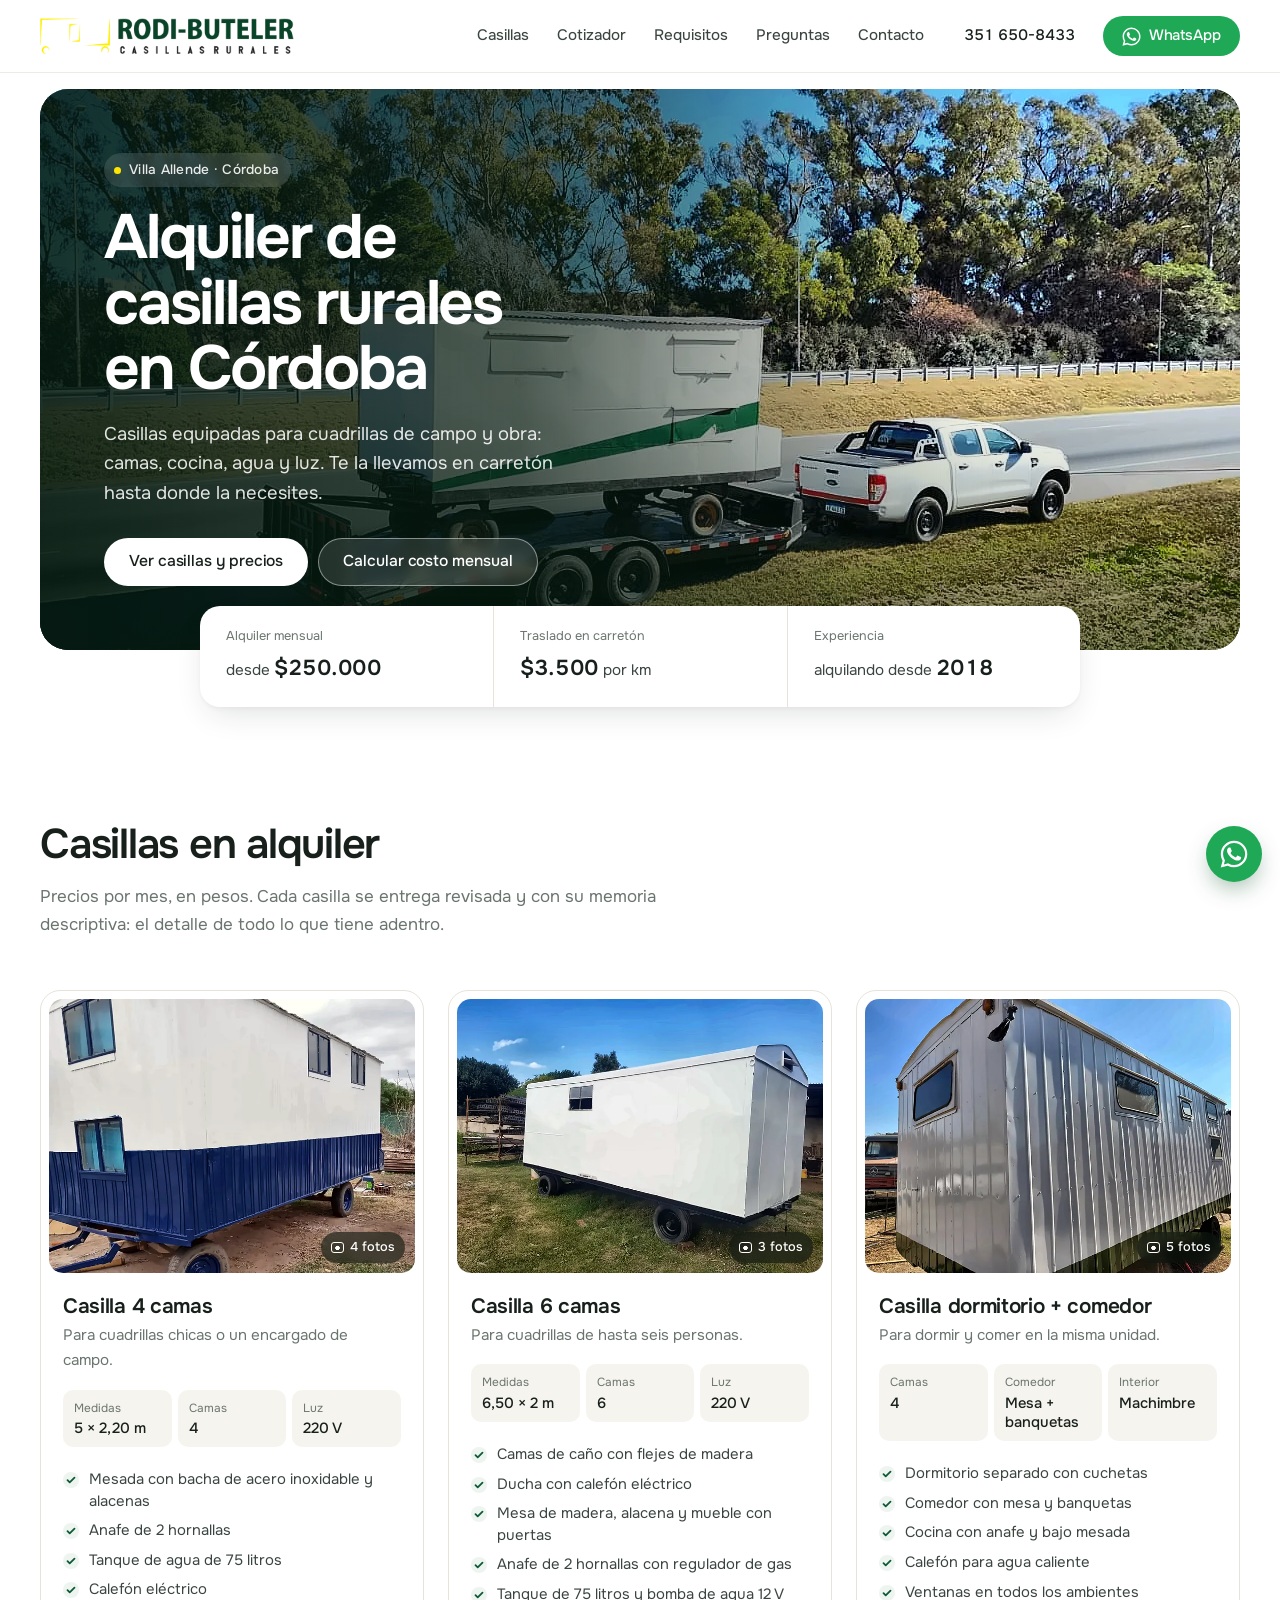
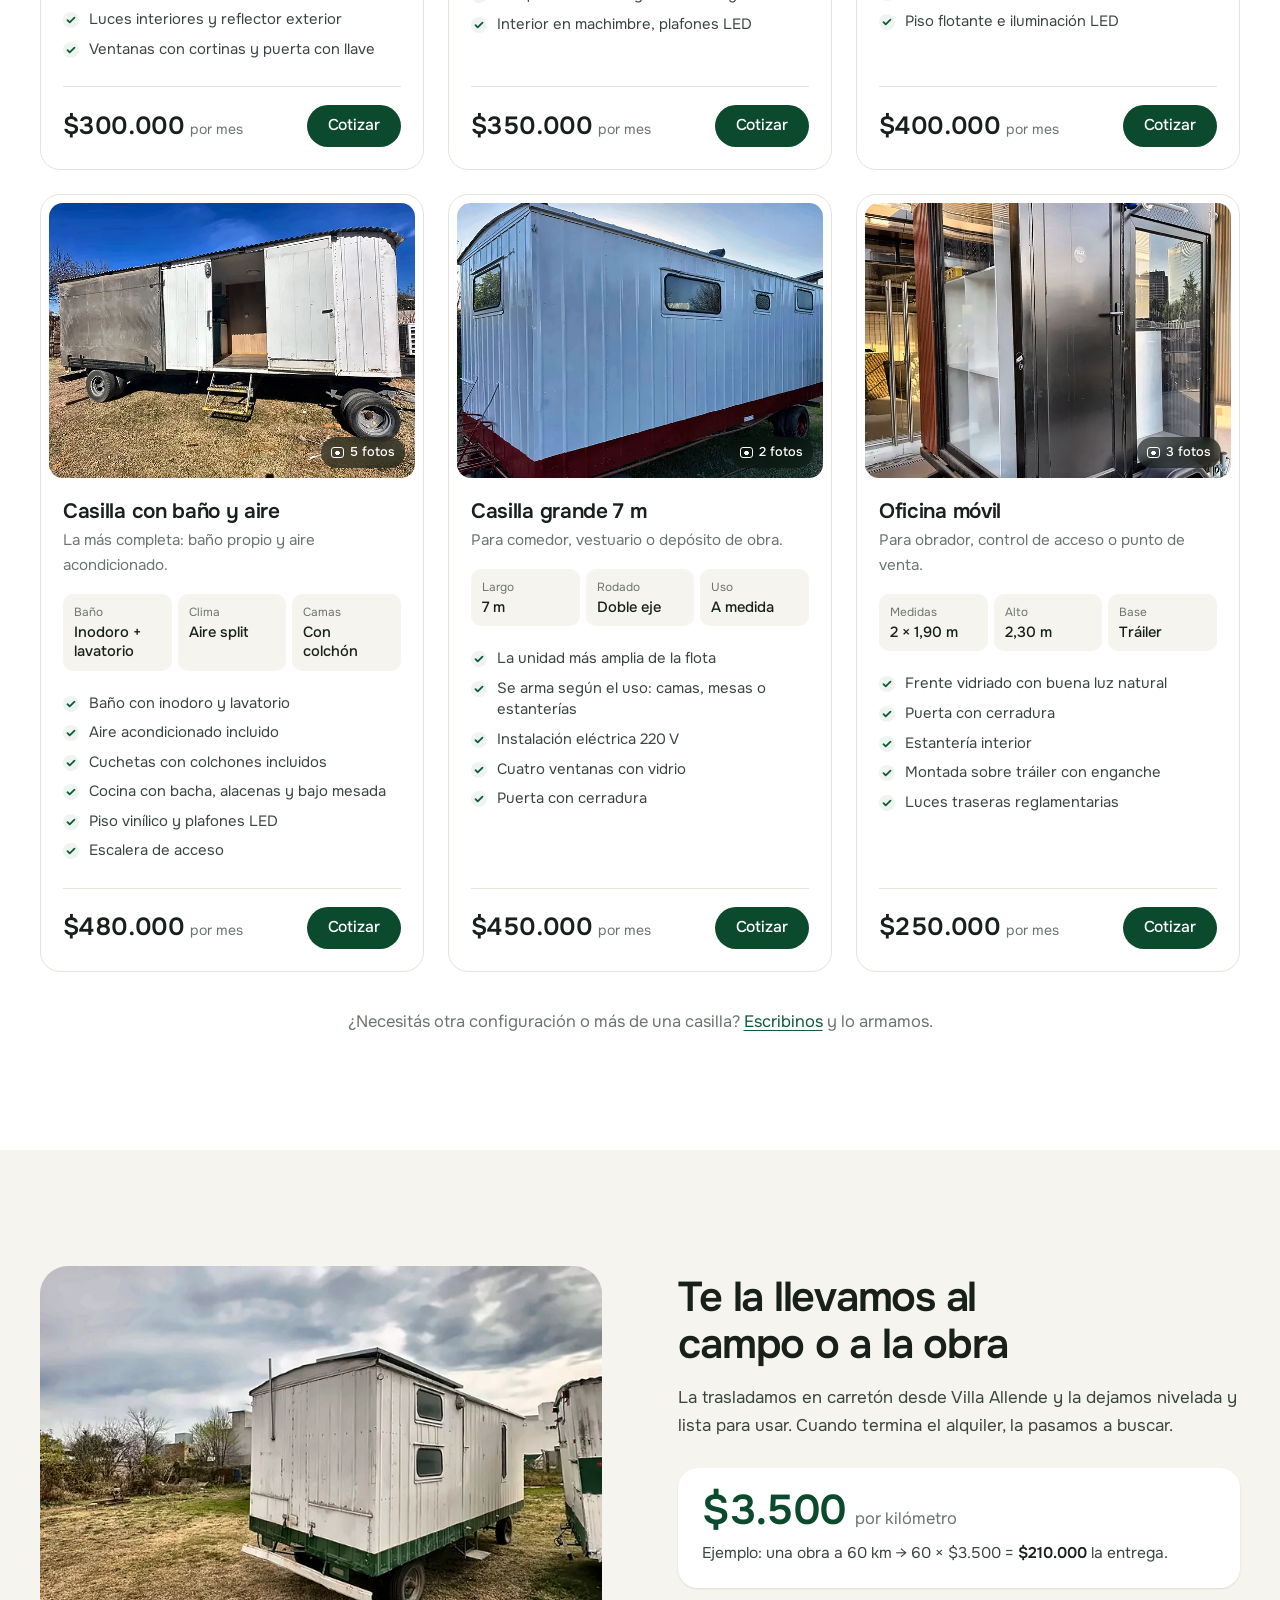
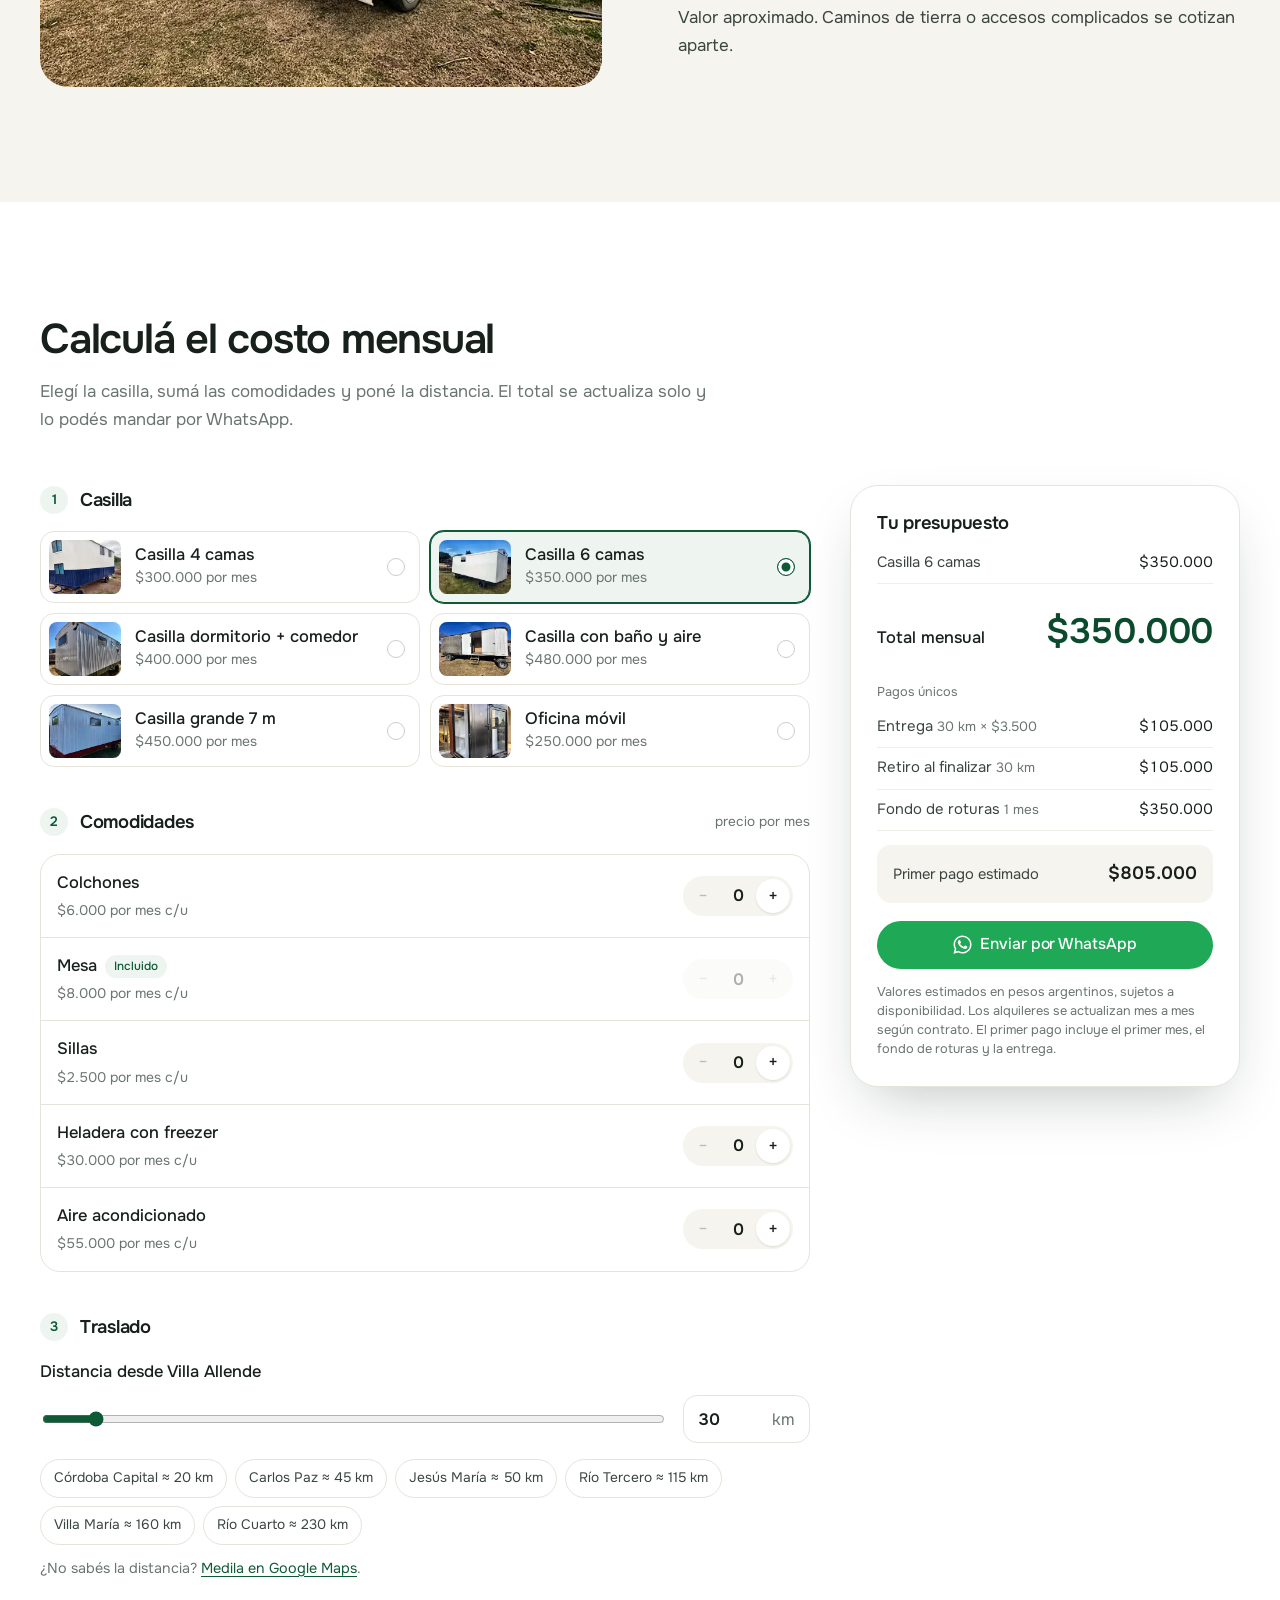
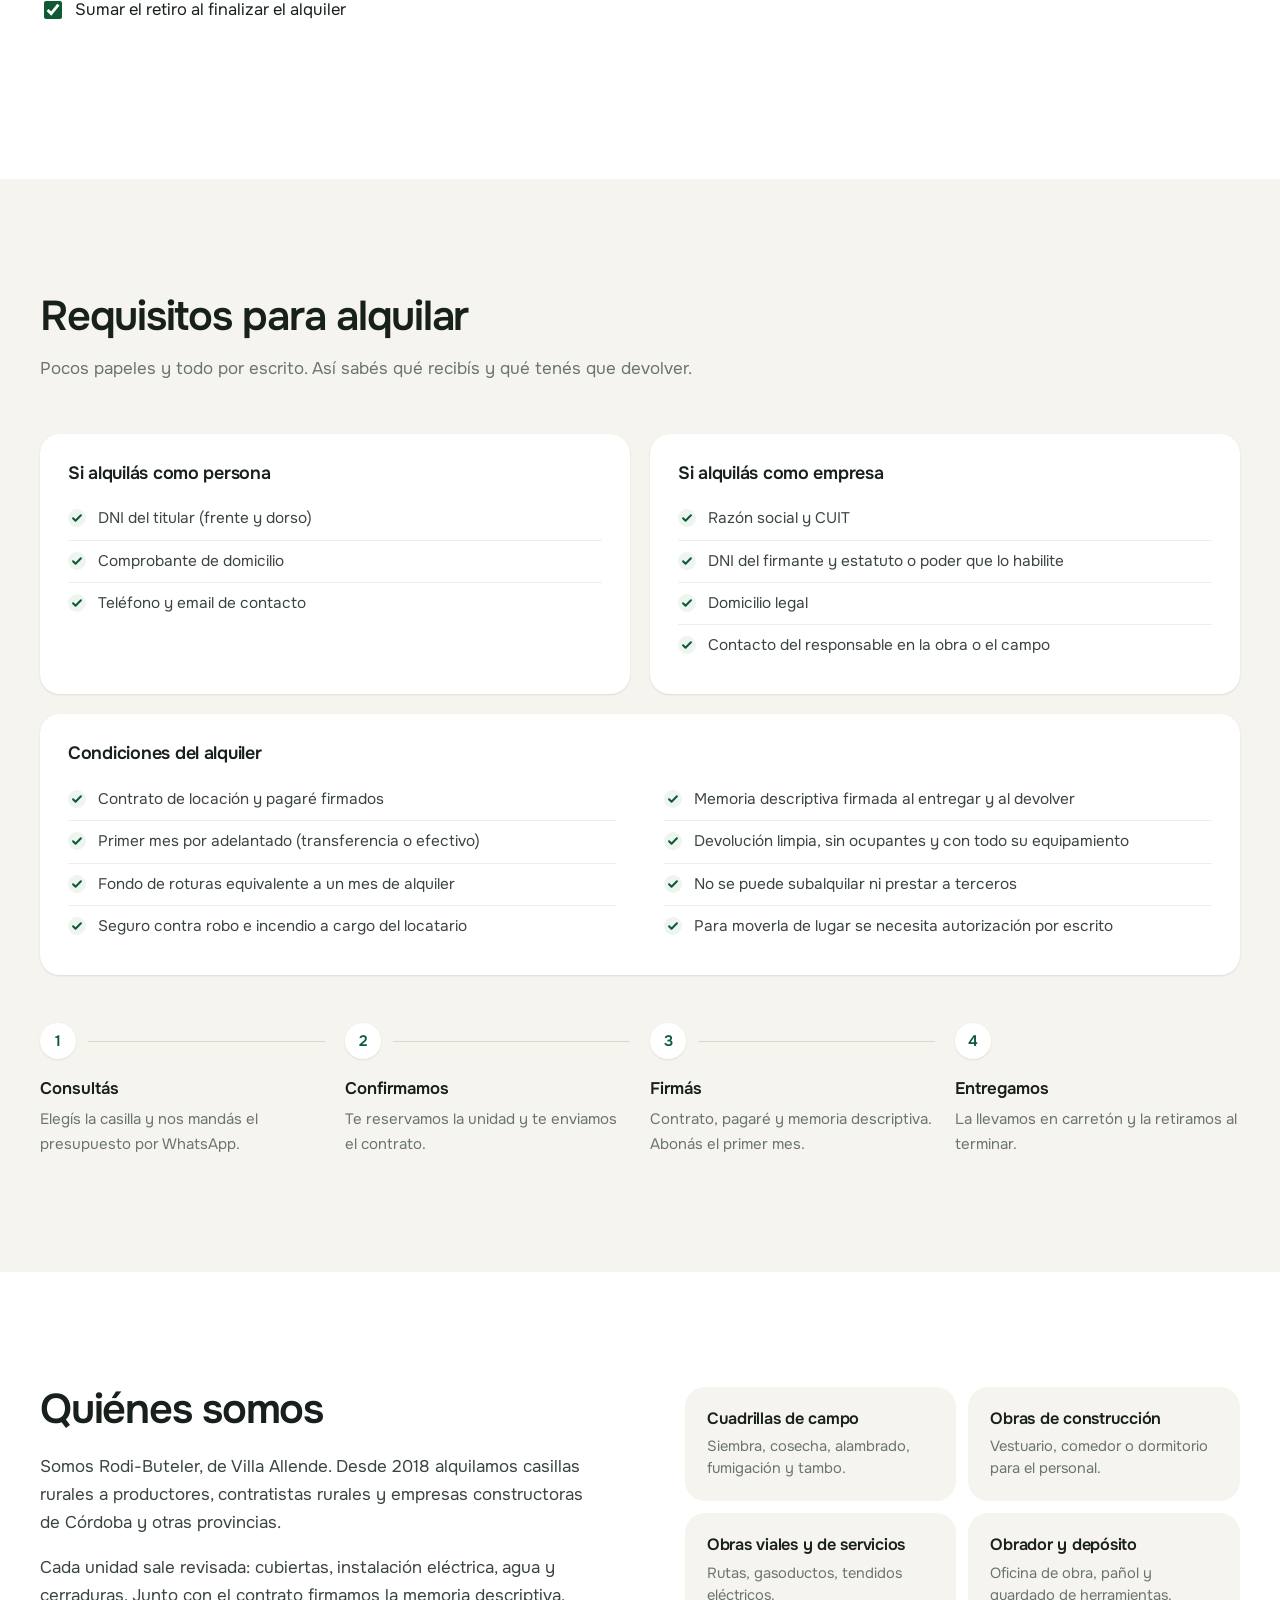
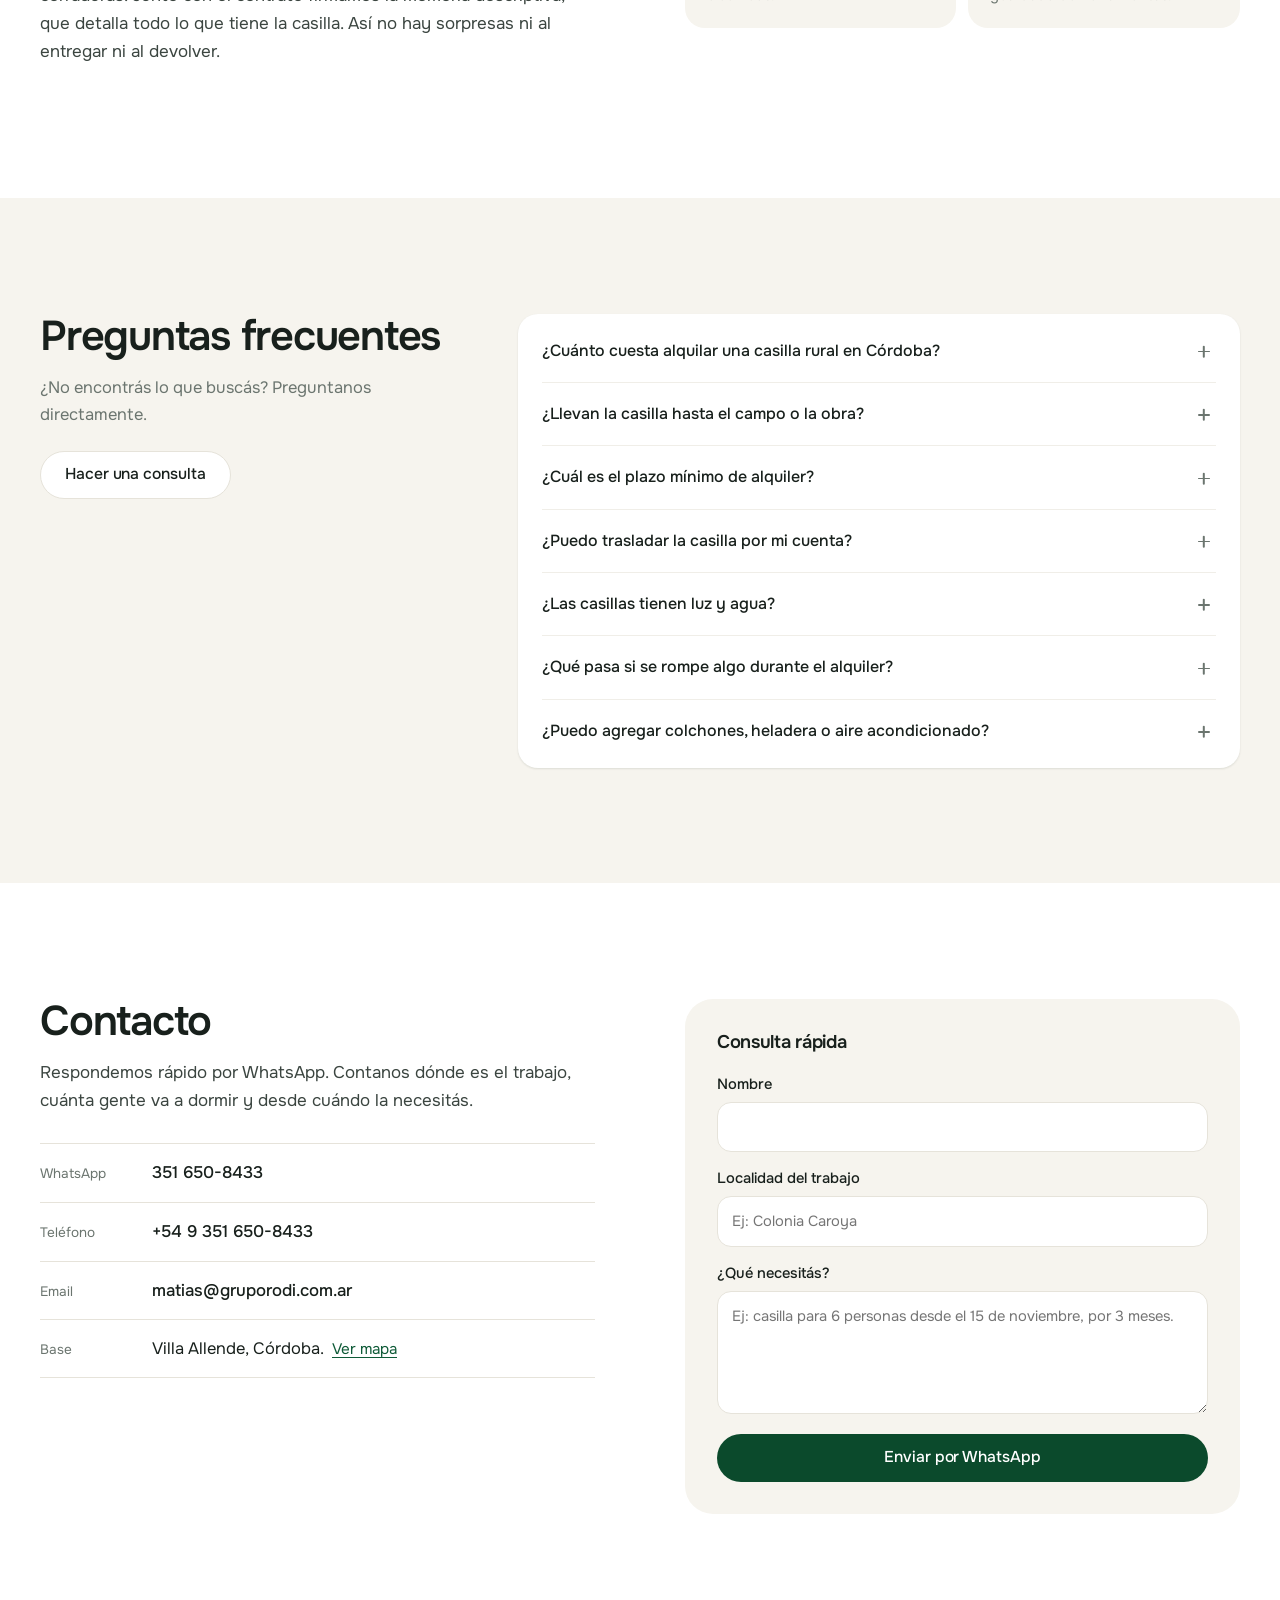
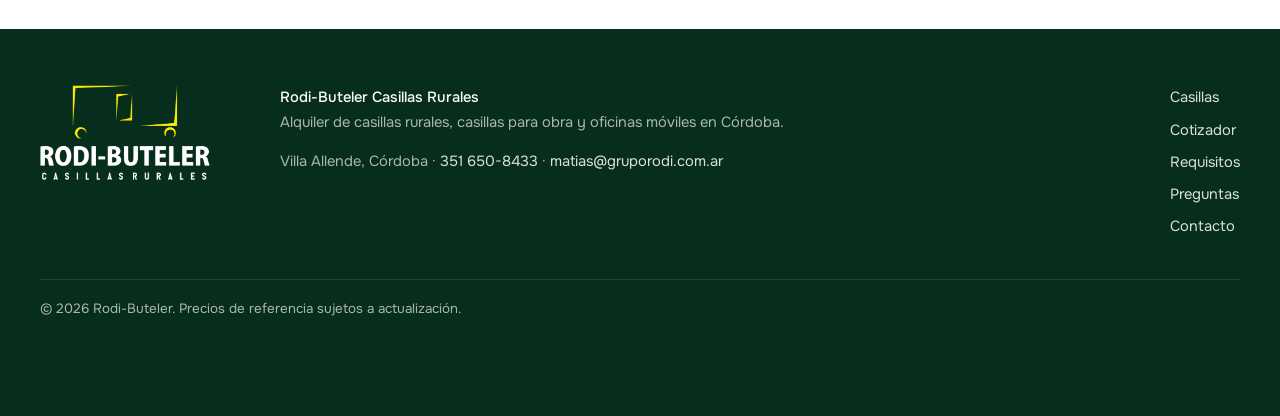
==== commit 4376db42: "Dominio casillas.gruporodi.com.ar Canonical, Open Graph, JSON-LD, robots y sitemap apuntan al subdom" ====
--- a/index.html
+++ b/index.html
@@ -5,7 +5,7 @@
 <meta name="viewport" content="width=device-width, initial-scale=1">
 <title>Alquiler de Casillas Rurales en Córdoba | Rodi-Buteler</title>
 <meta name="description" content="Alquiler de casillas rurales y para obra en Córdoba. Casillas equipadas con camas, cocina, agua y luz. Traslado en carretón a $3.500 por km. Cotizá online o por WhatsApp.">
-<link rel="canonical" href="https://www.rodibuteler.com.ar/">
+<link rel="canonical" href="https://casillas.gruporodi.com.ar/">
 <meta name="robots" content="index, follow">
 <meta name="theme-color" content="#084428">
 <meta name="geo.region" content="AR-X">
@@ -16,8 +16,8 @@
 <meta property="og:site_name" content="Rodi-Buteler Casillas Rurales">
 <meta property="og:title" content="Alquiler de casillas rurales en Córdoba">
 <meta property="og:description" content="Casillas equipadas para cuadrillas de campo y obra. Te la llevamos a donde la necesites. Cotizá online.">
-<meta property="og:url" content="https://www.rodibuteler.com.ar/">
-<meta property="og:image" content="https://www.rodibuteler.com.ar/img/og-casillas-rurales.jpg">
+<meta property="og:url" content="https://casillas.gruporodi.com.ar/">
+<meta property="og:image" content="https://casillas.gruporodi.com.ar/img/og-casillas-rurales.jpg">
 <meta property="og:image:width" content="1200">
 <meta property="og:image:height" content="630">
 <meta name="twitter:card" content="summary_large_image">
@@ -40,12 +40,12 @@
   "@graph": [
     {
       "@type": "LocalBusiness",
-      "@id": "https://www.rodibuteler.com.ar/#negocio",
+      "@id": "https://casillas.gruporodi.com.ar/#negocio",
       "name": "Rodi-Buteler Casillas Rurales",
       "description": "Alquiler de casillas rurales y casillas para obra en Córdoba, con traslado en carretón.",
-      "url": "https://www.rodibuteler.com.ar/",
-      "logo": "https://www.rodibuteler.com.ar/img/logo-rodi-buteler.png",
-      "image": "https://www.rodibuteler.com.ar/img/og-casillas-rurales.jpg",
+      "url": "https://casillas.gruporodi.com.ar/",
+      "logo": "https://casillas.gruporodi.com.ar/img/logo-rodi-buteler.png",
+      "image": "https://casillas.gruporodi.com.ar/img/og-casillas-rurales.jpg",
       "telephone": "+54 9 351 650-8433",
       "email": "matias@gruporodi.com.ar",
       "address": {
@@ -75,11 +75,11 @@
     },
     {
       "@type": "WebSite",
-      "@id": "https://www.rodibuteler.com.ar/#web",
-      "url": "https://www.rodibuteler.com.ar/",
+      "@id": "https://casillas.gruporodi.com.ar/#web",
+      "url": "https://casillas.gruporodi.com.ar/",
       "name": "Rodi-Buteler Casillas Rurales",
       "inLanguage": "es-AR",
-      "publisher": { "@id": "https://www.rodibuteler.com.ar/#negocio" }
+      "publisher": { "@id": "https://casillas.gruporodi.com.ar/#negocio" }
     },
     {
       "@type": "FAQPage",
